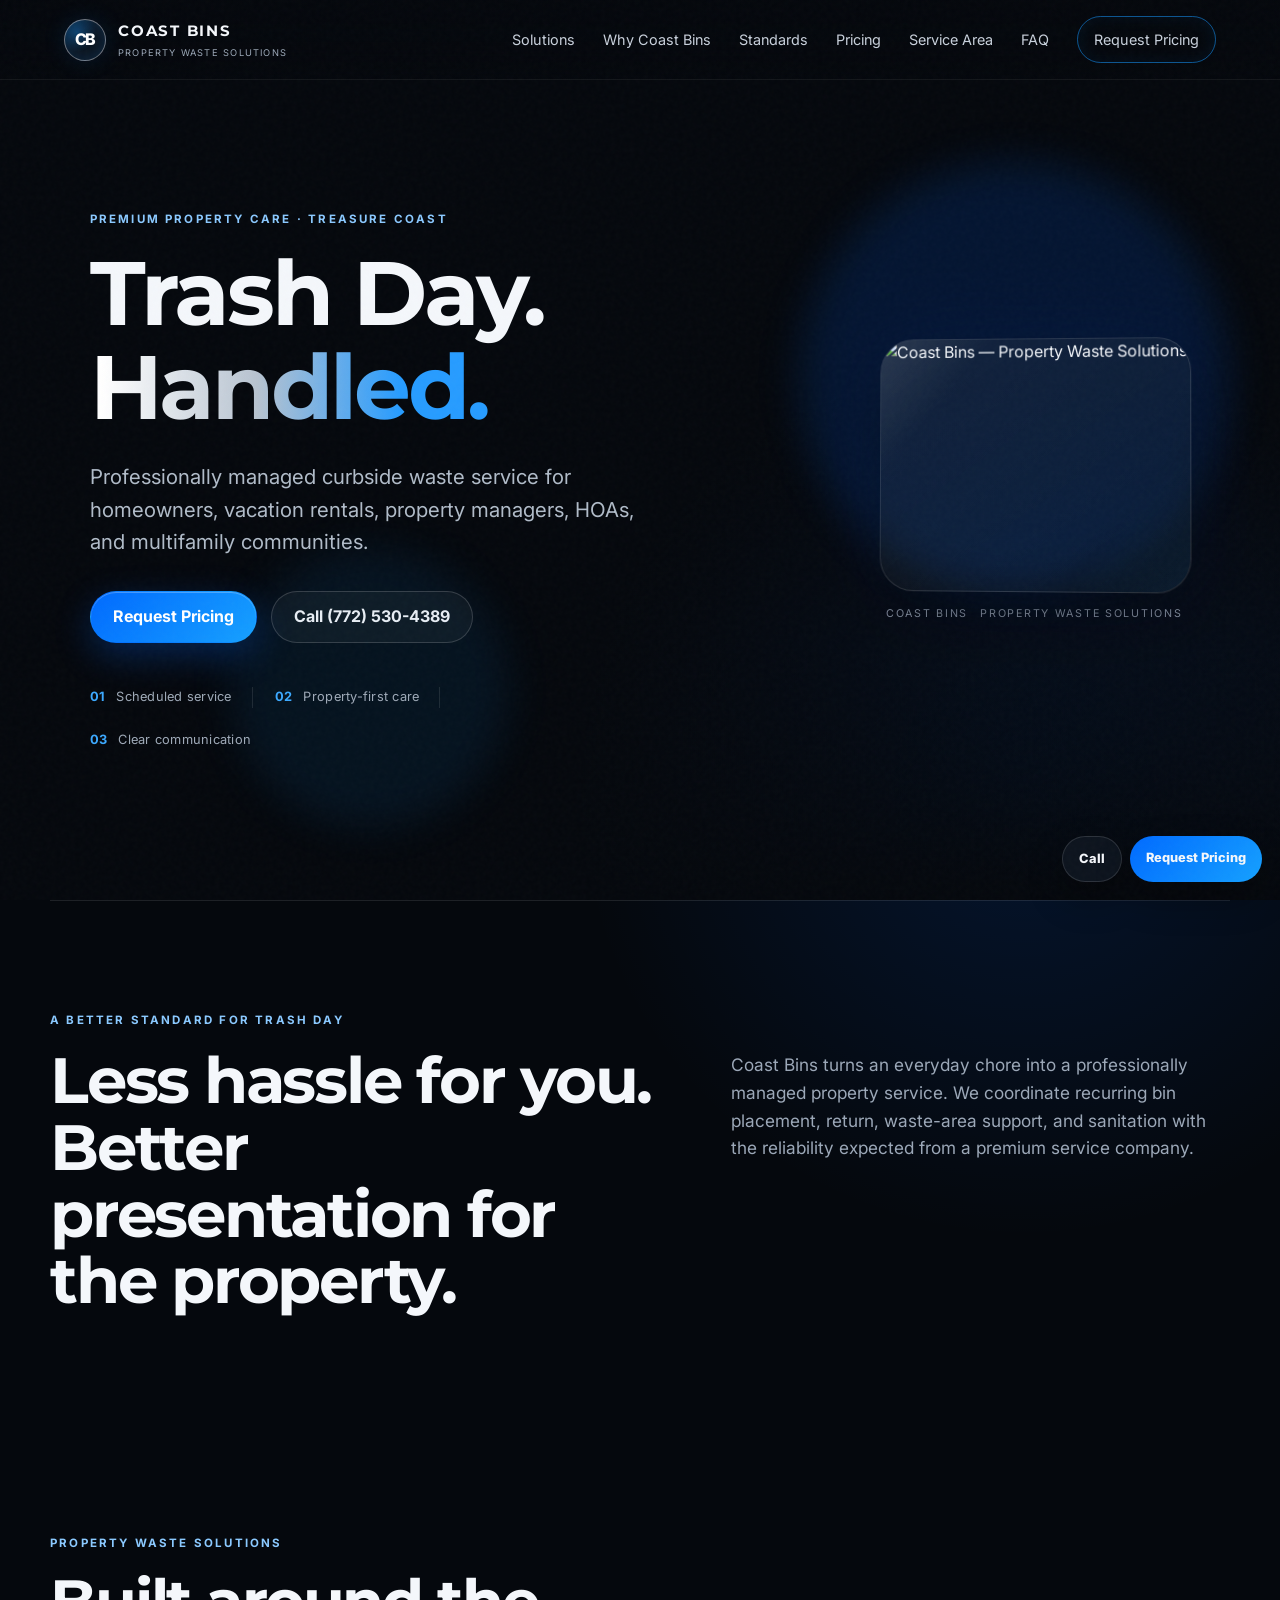
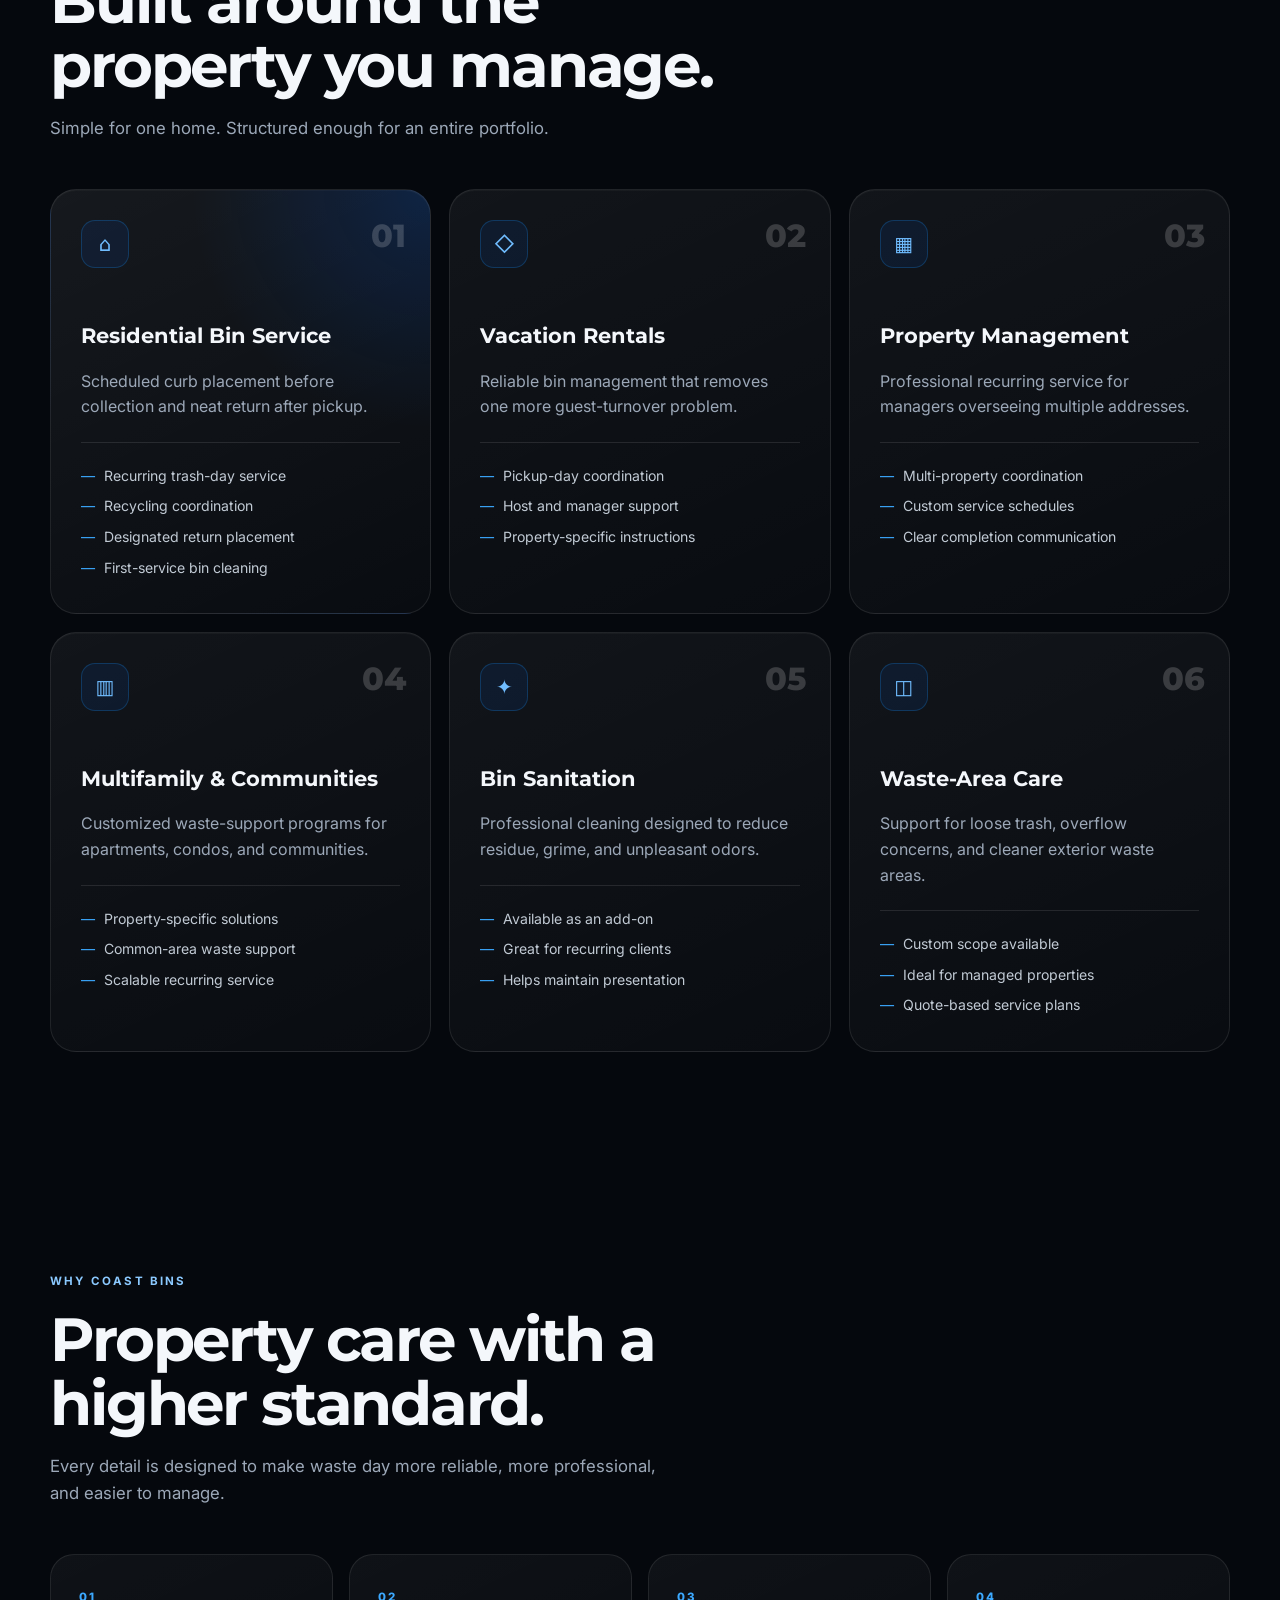
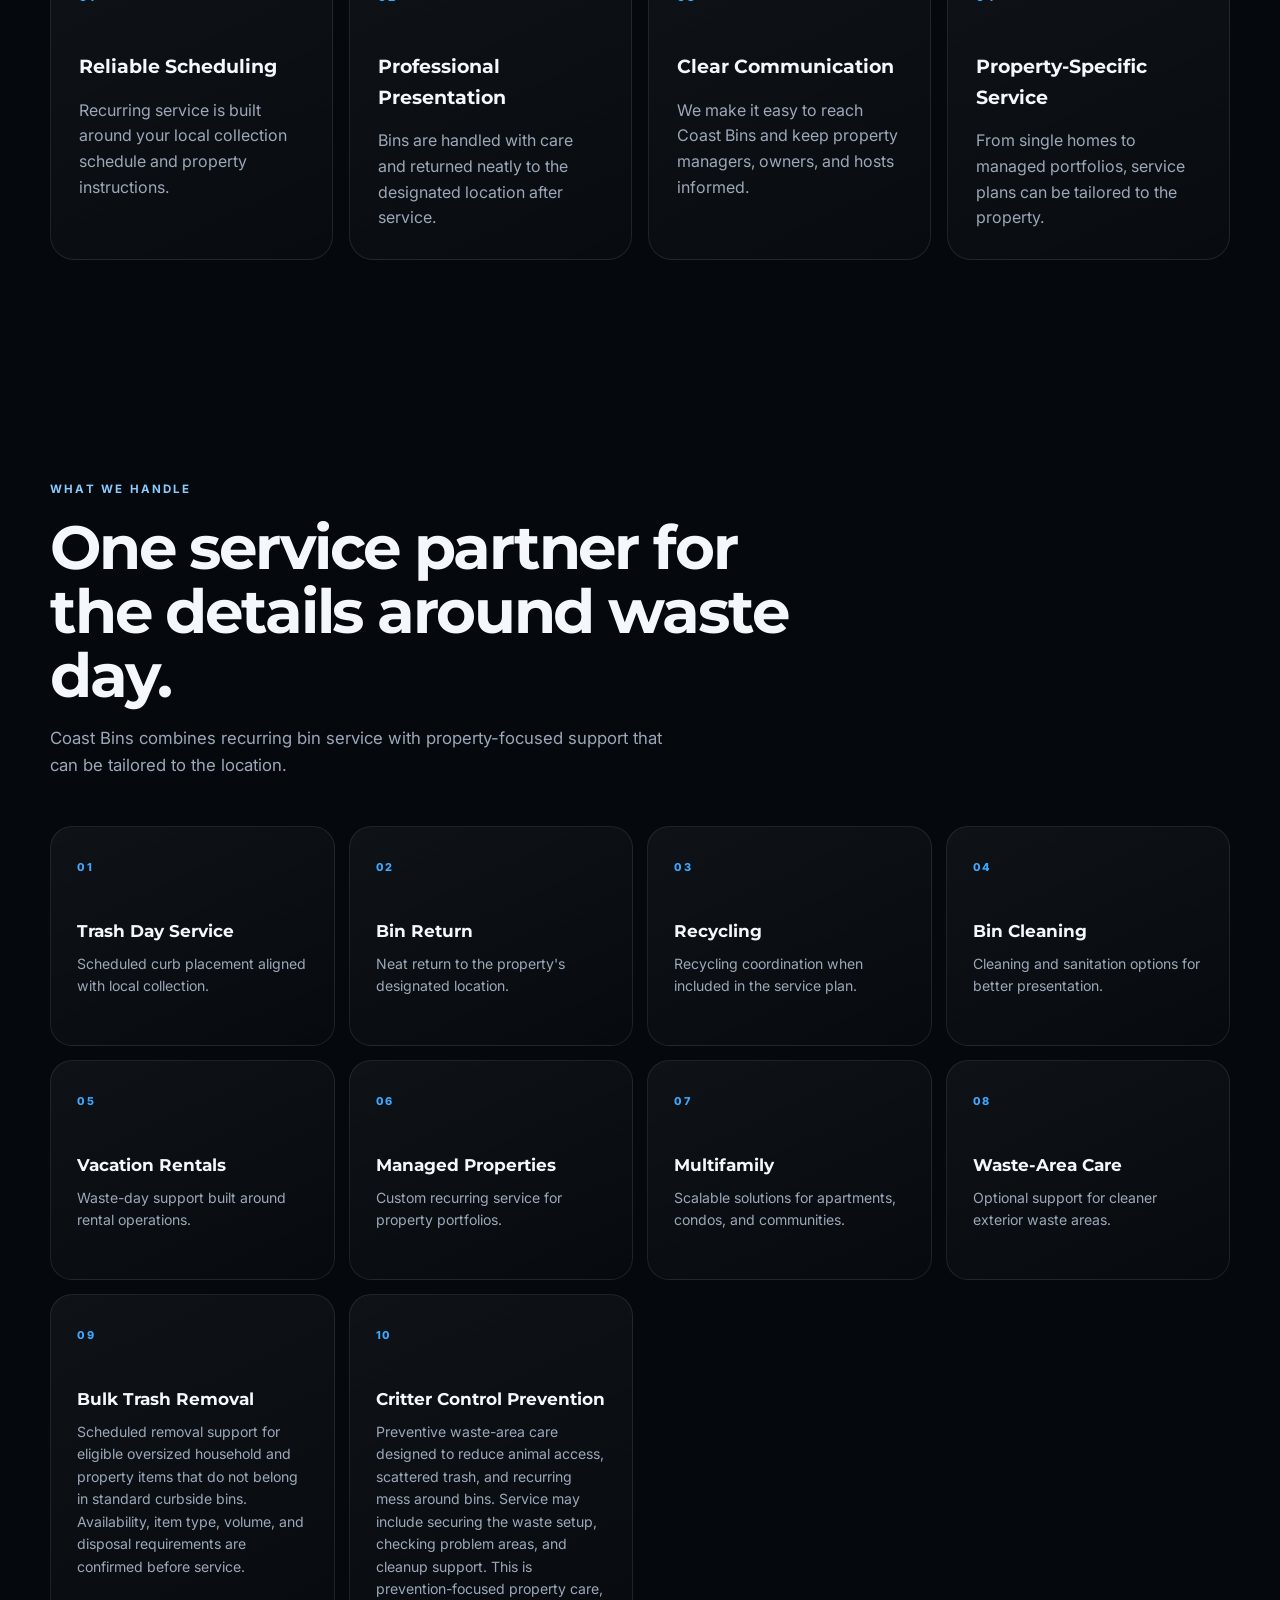
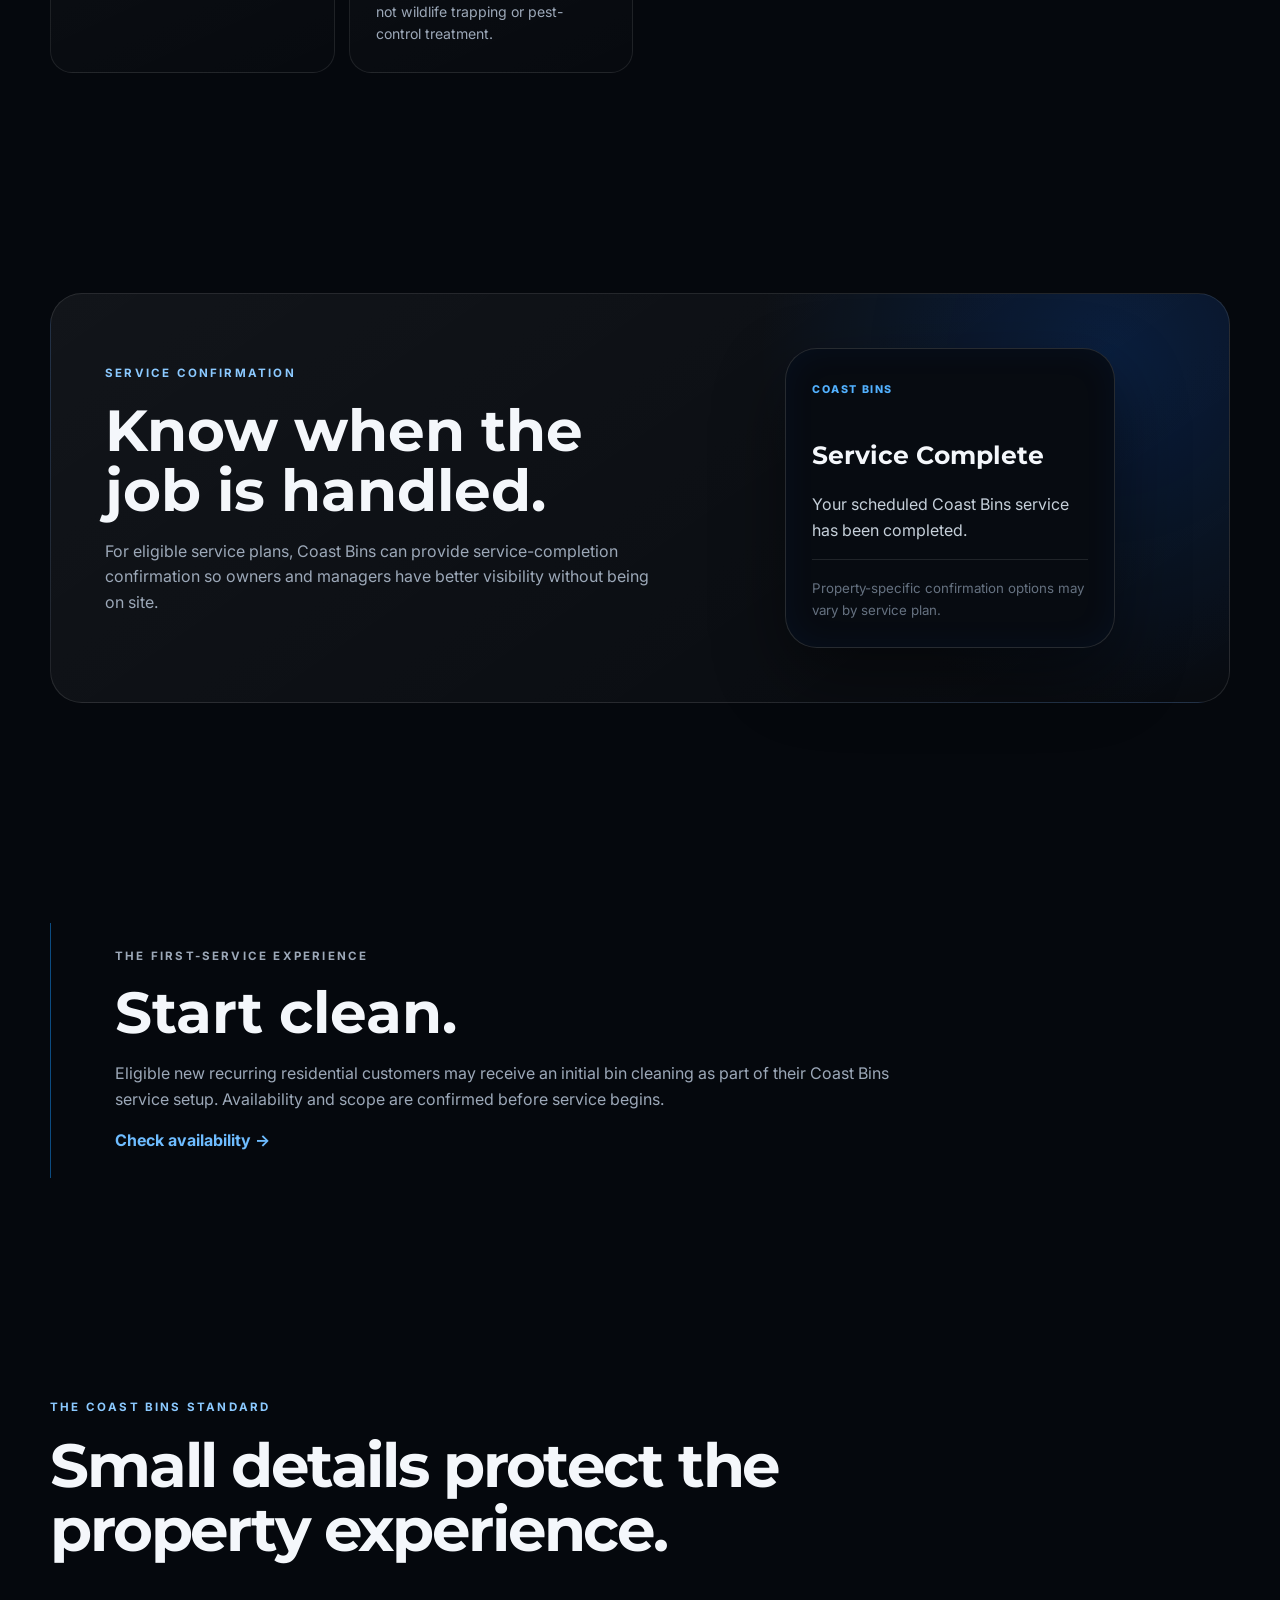
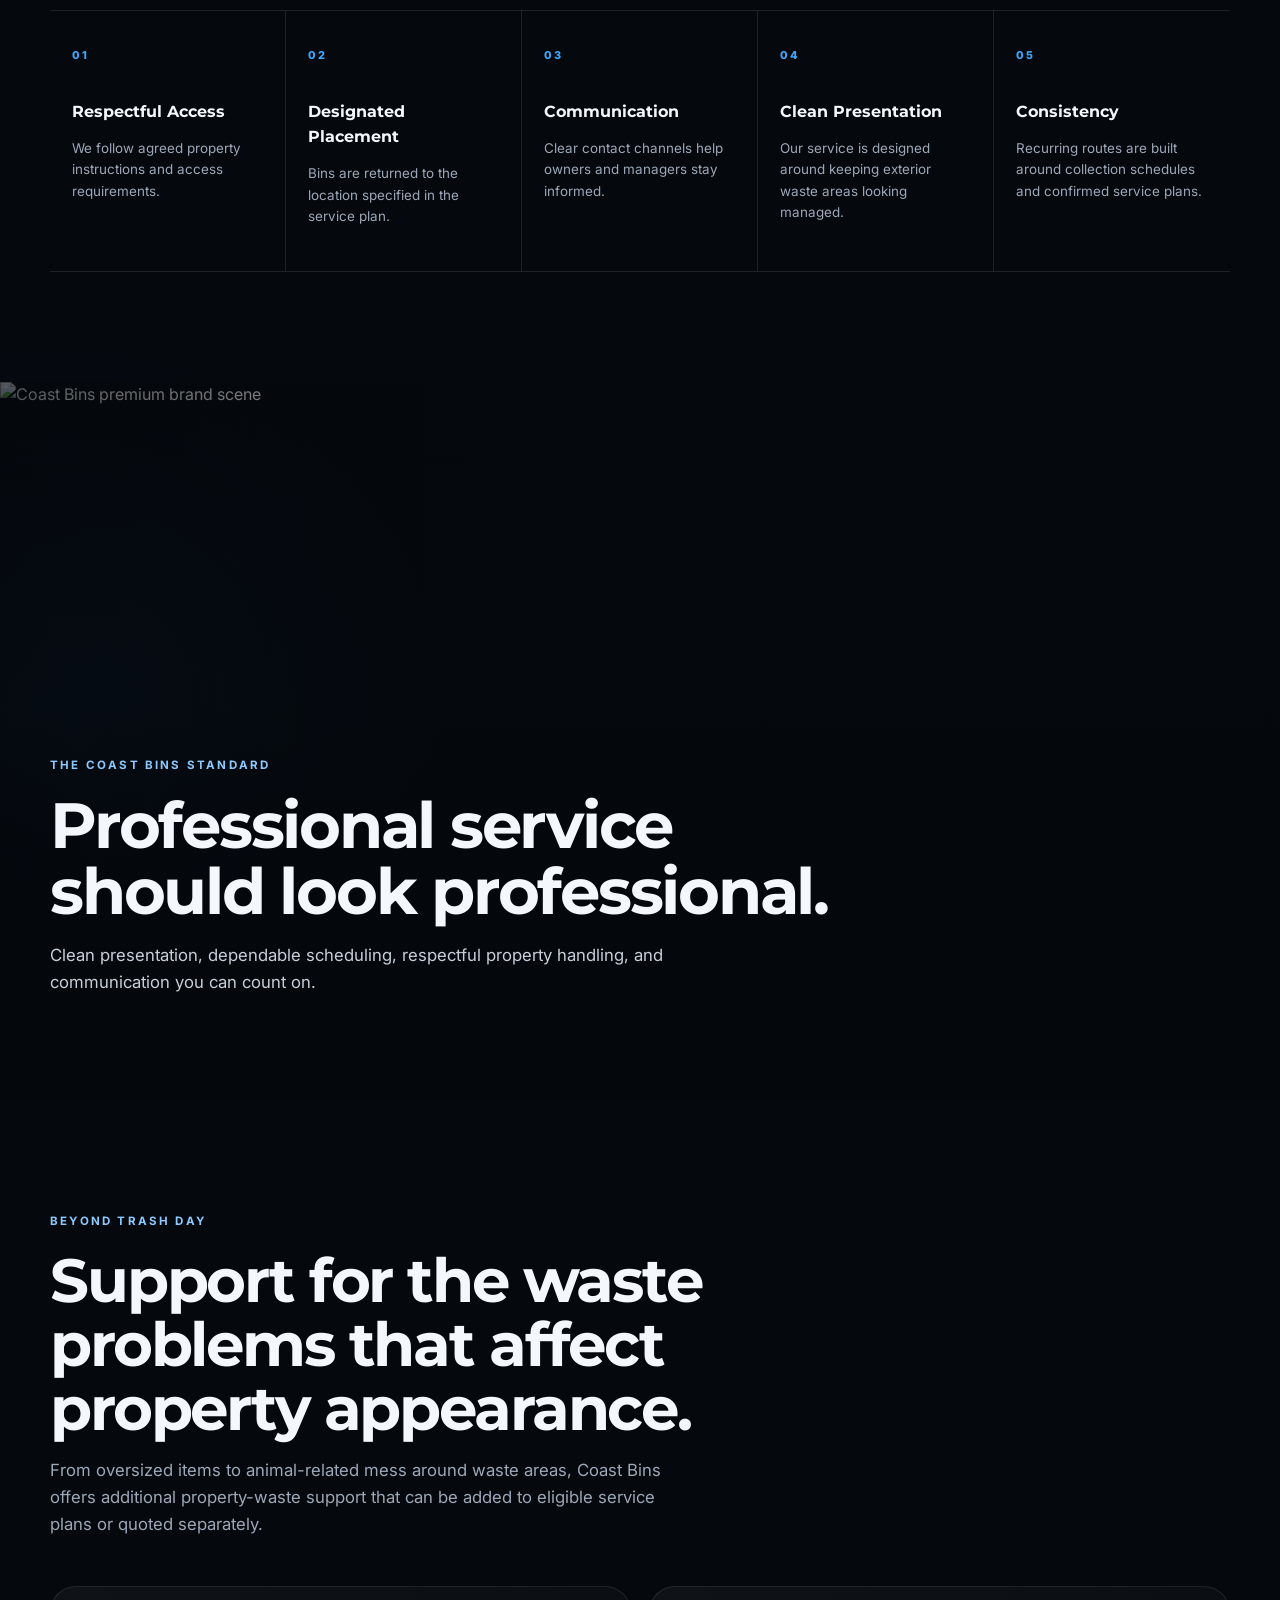
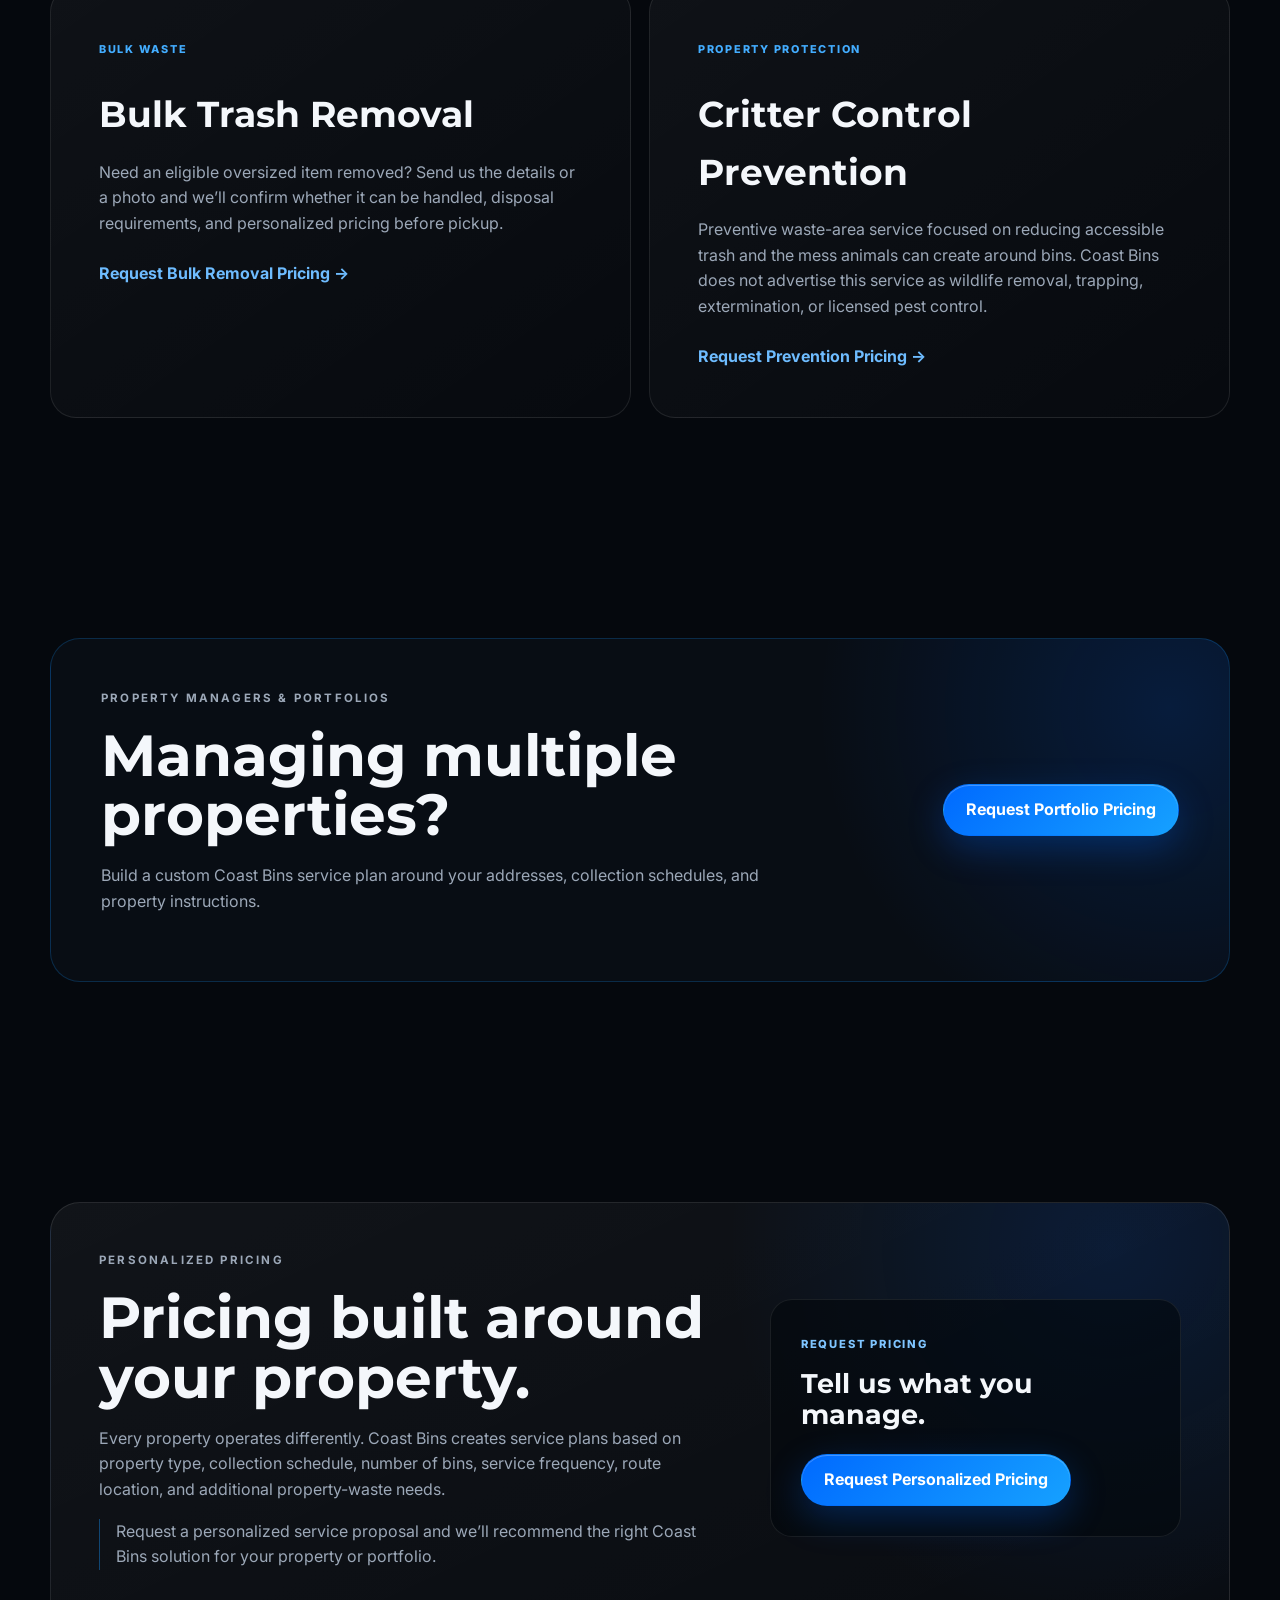
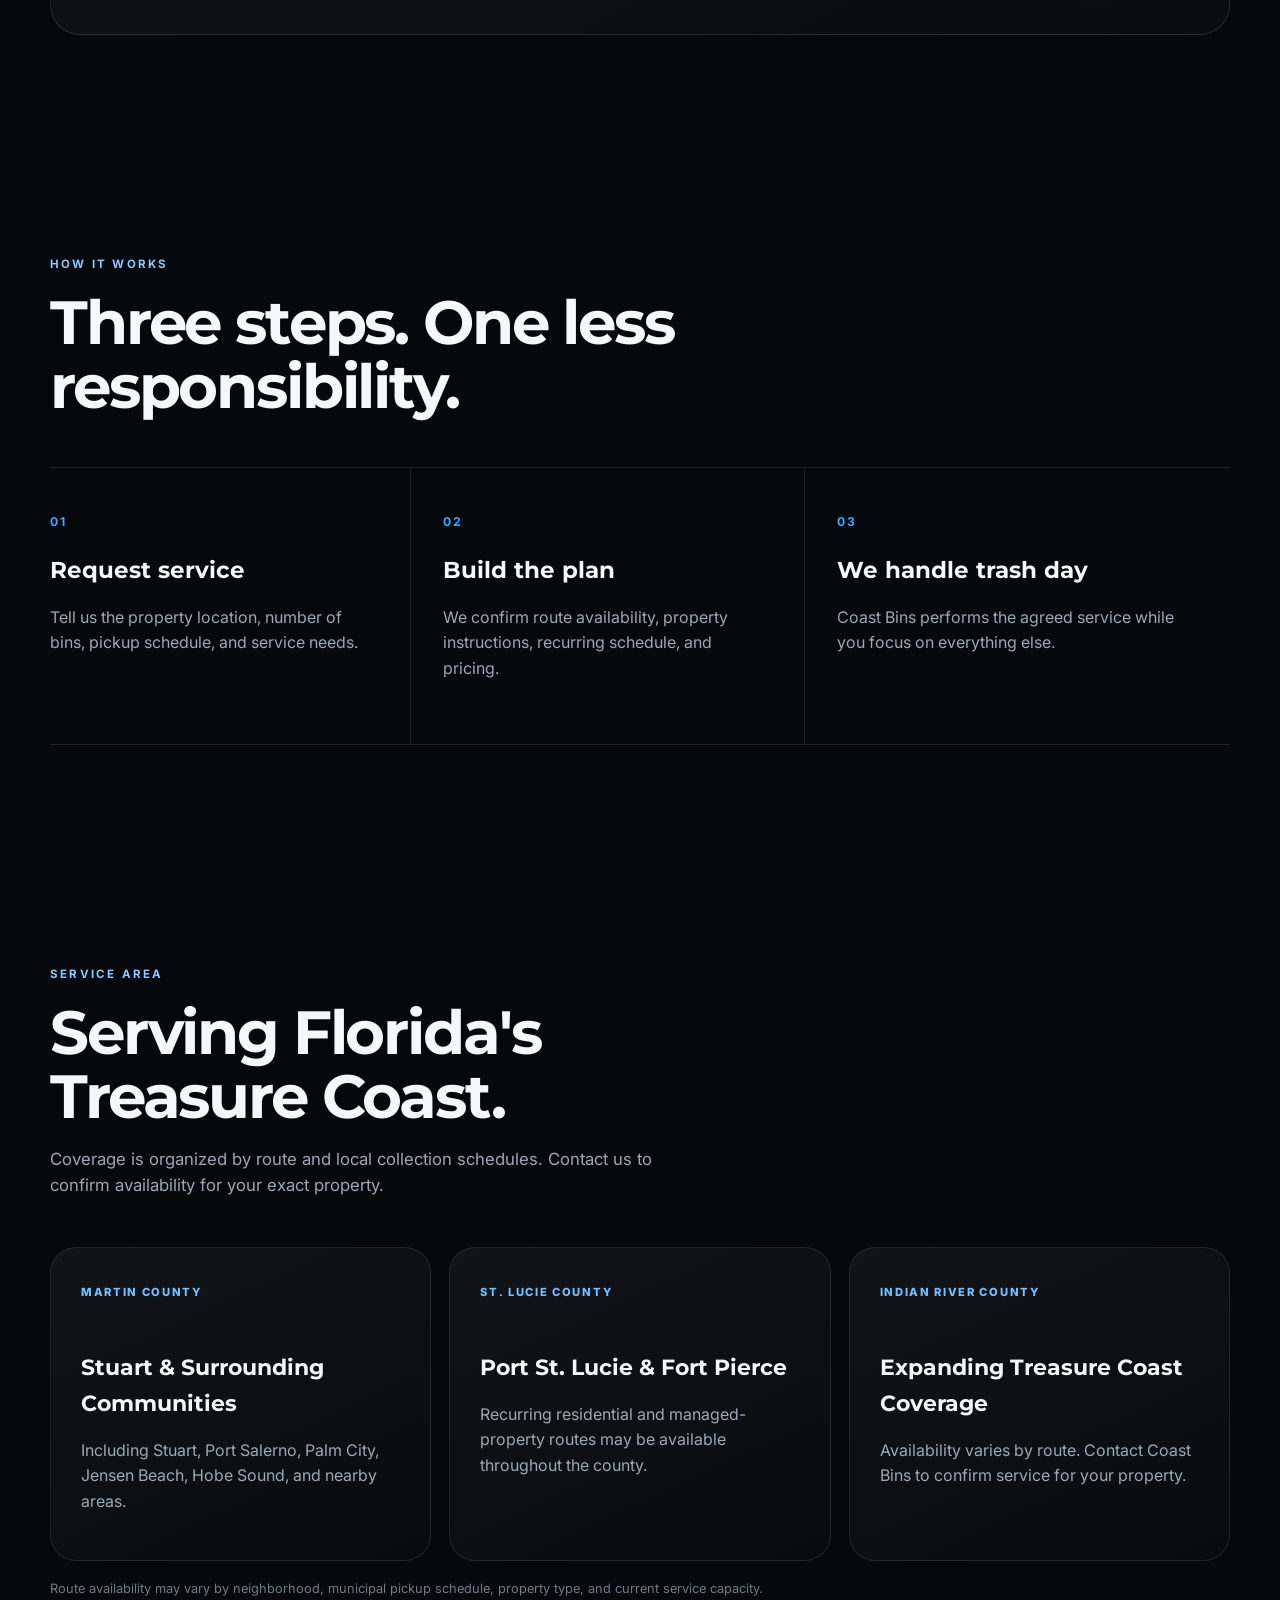
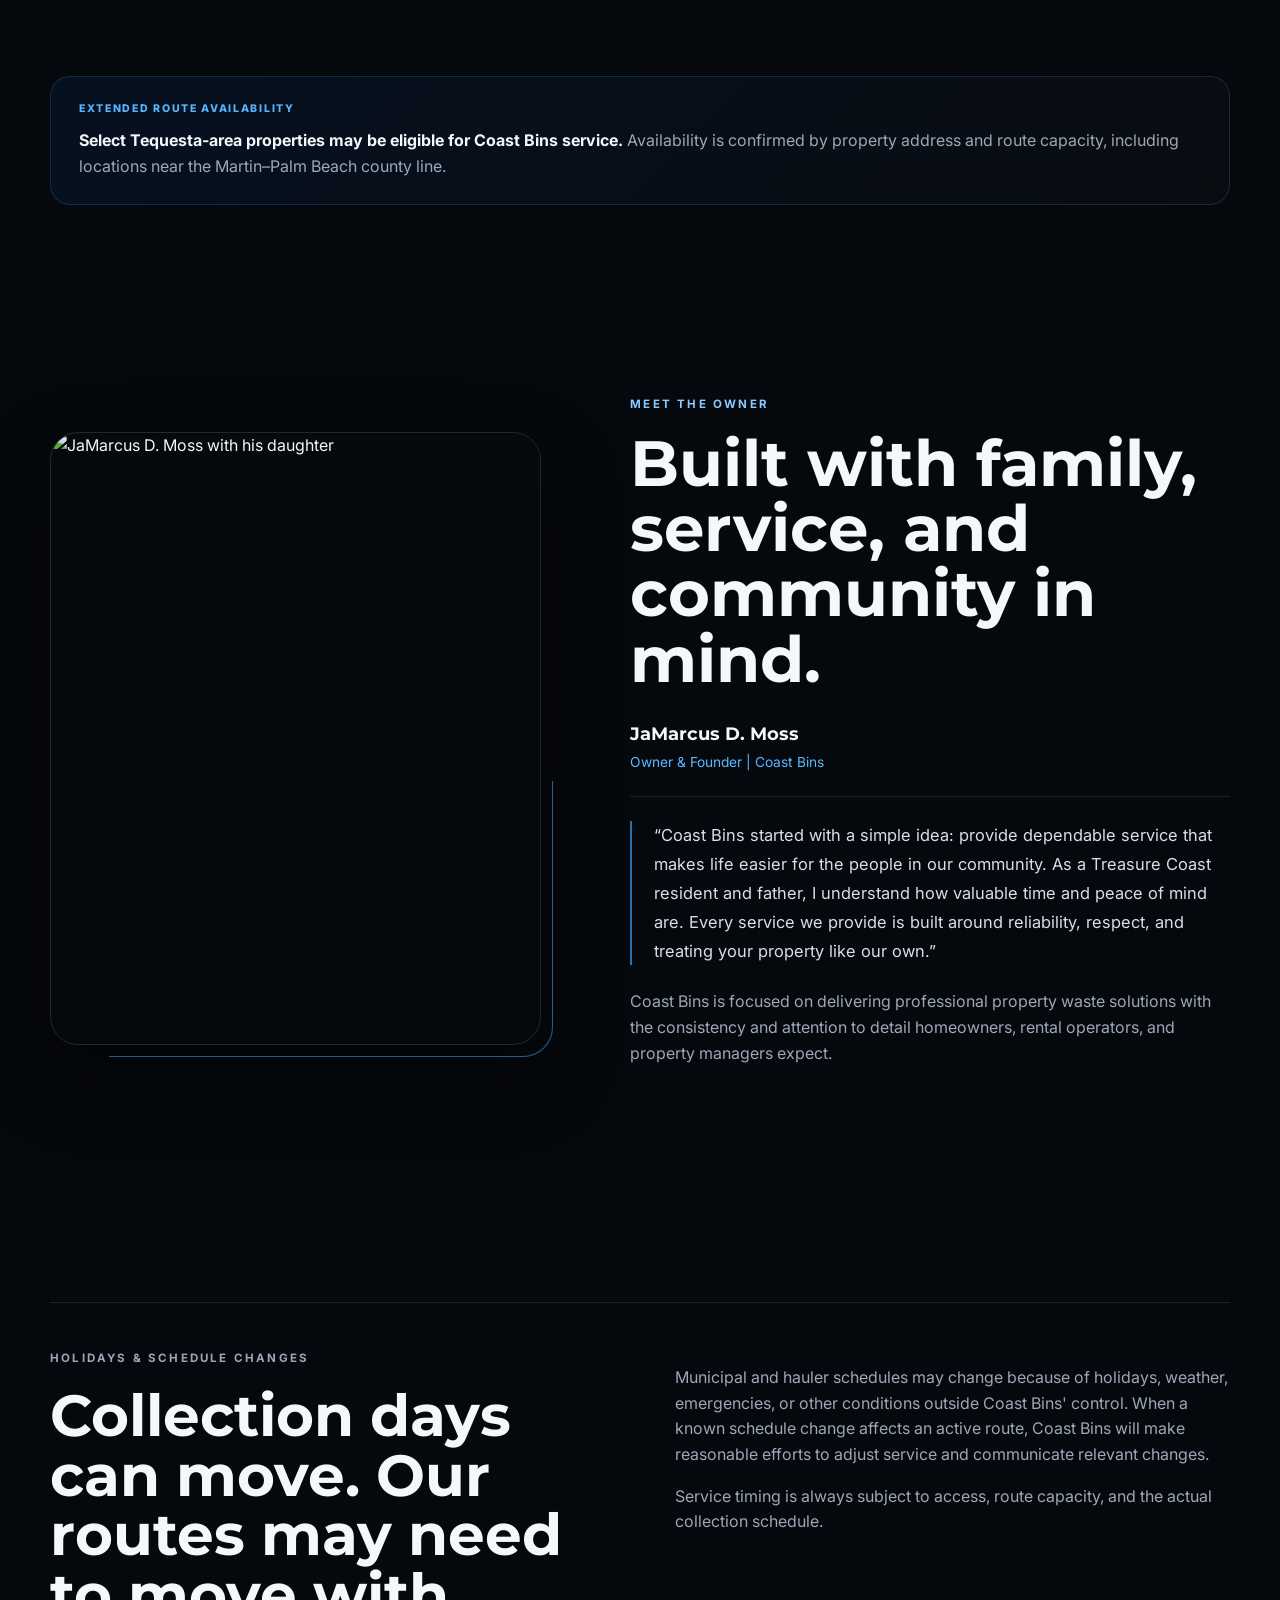
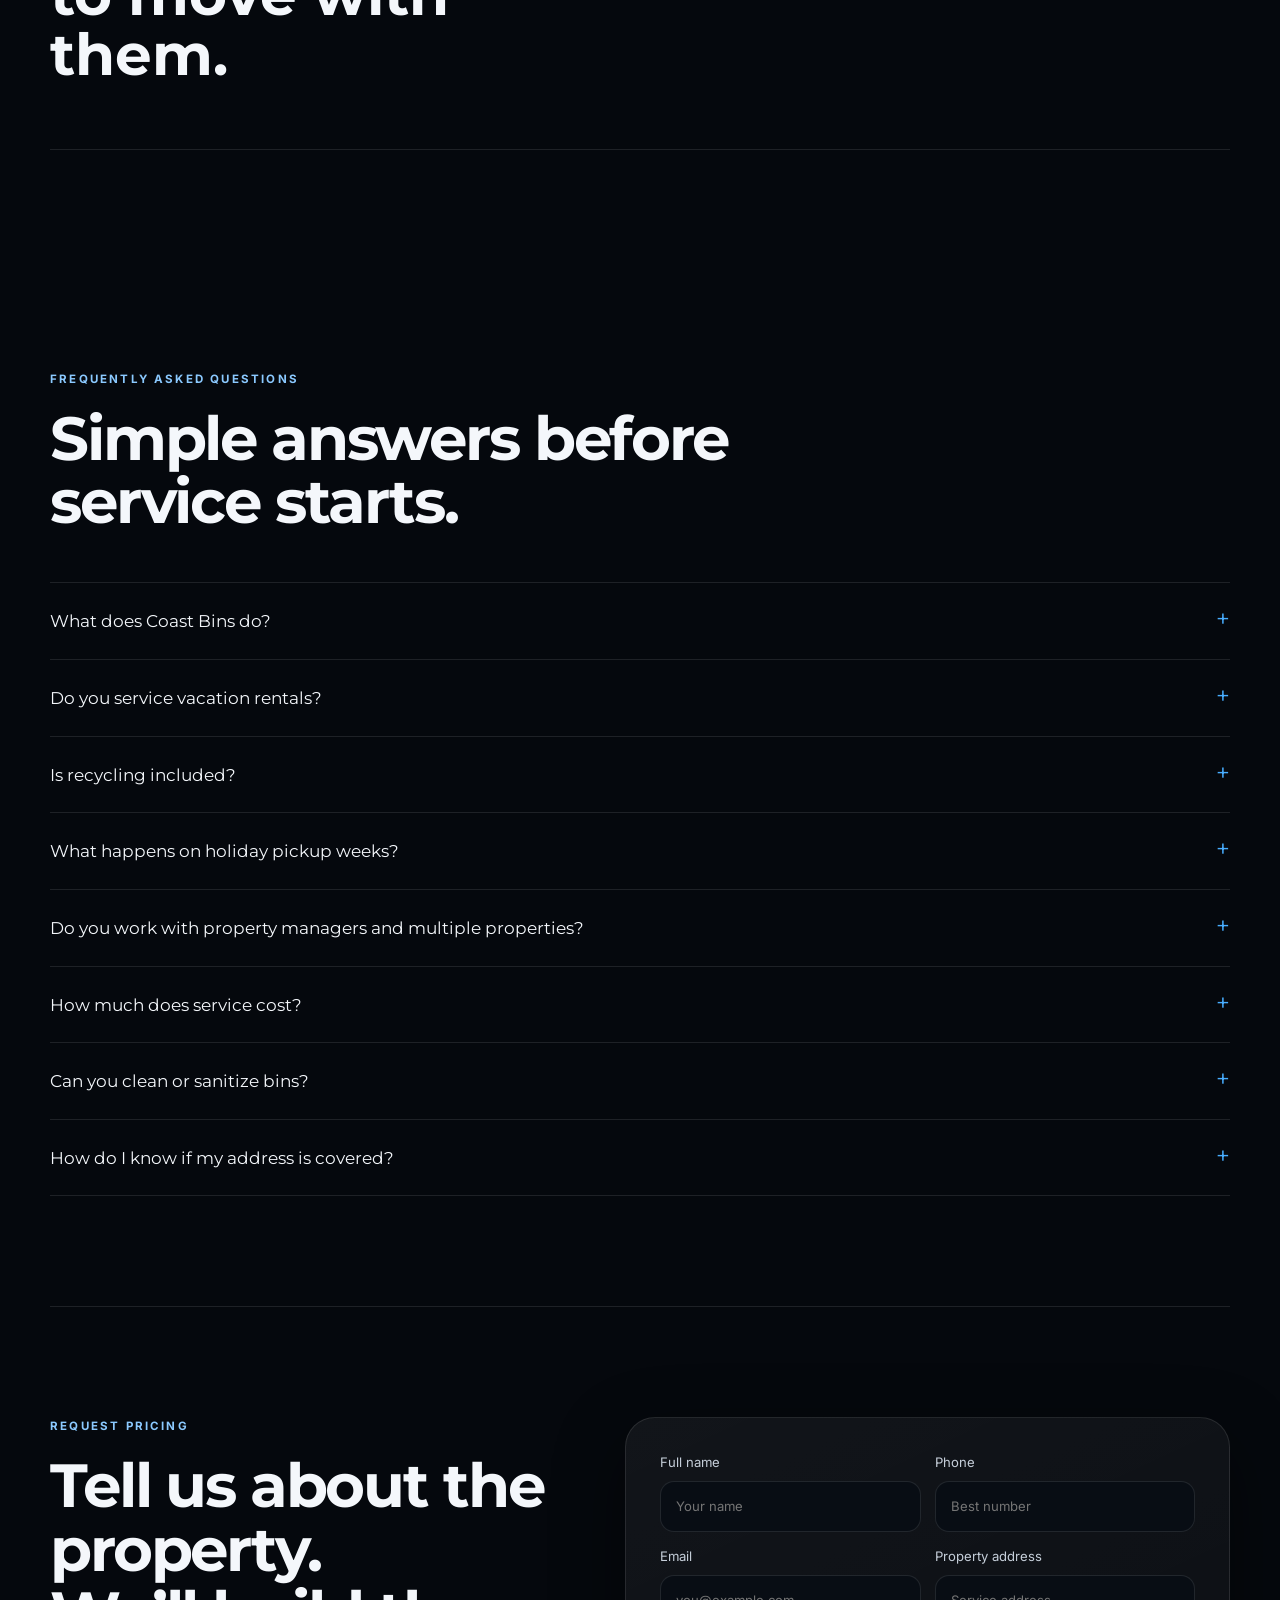
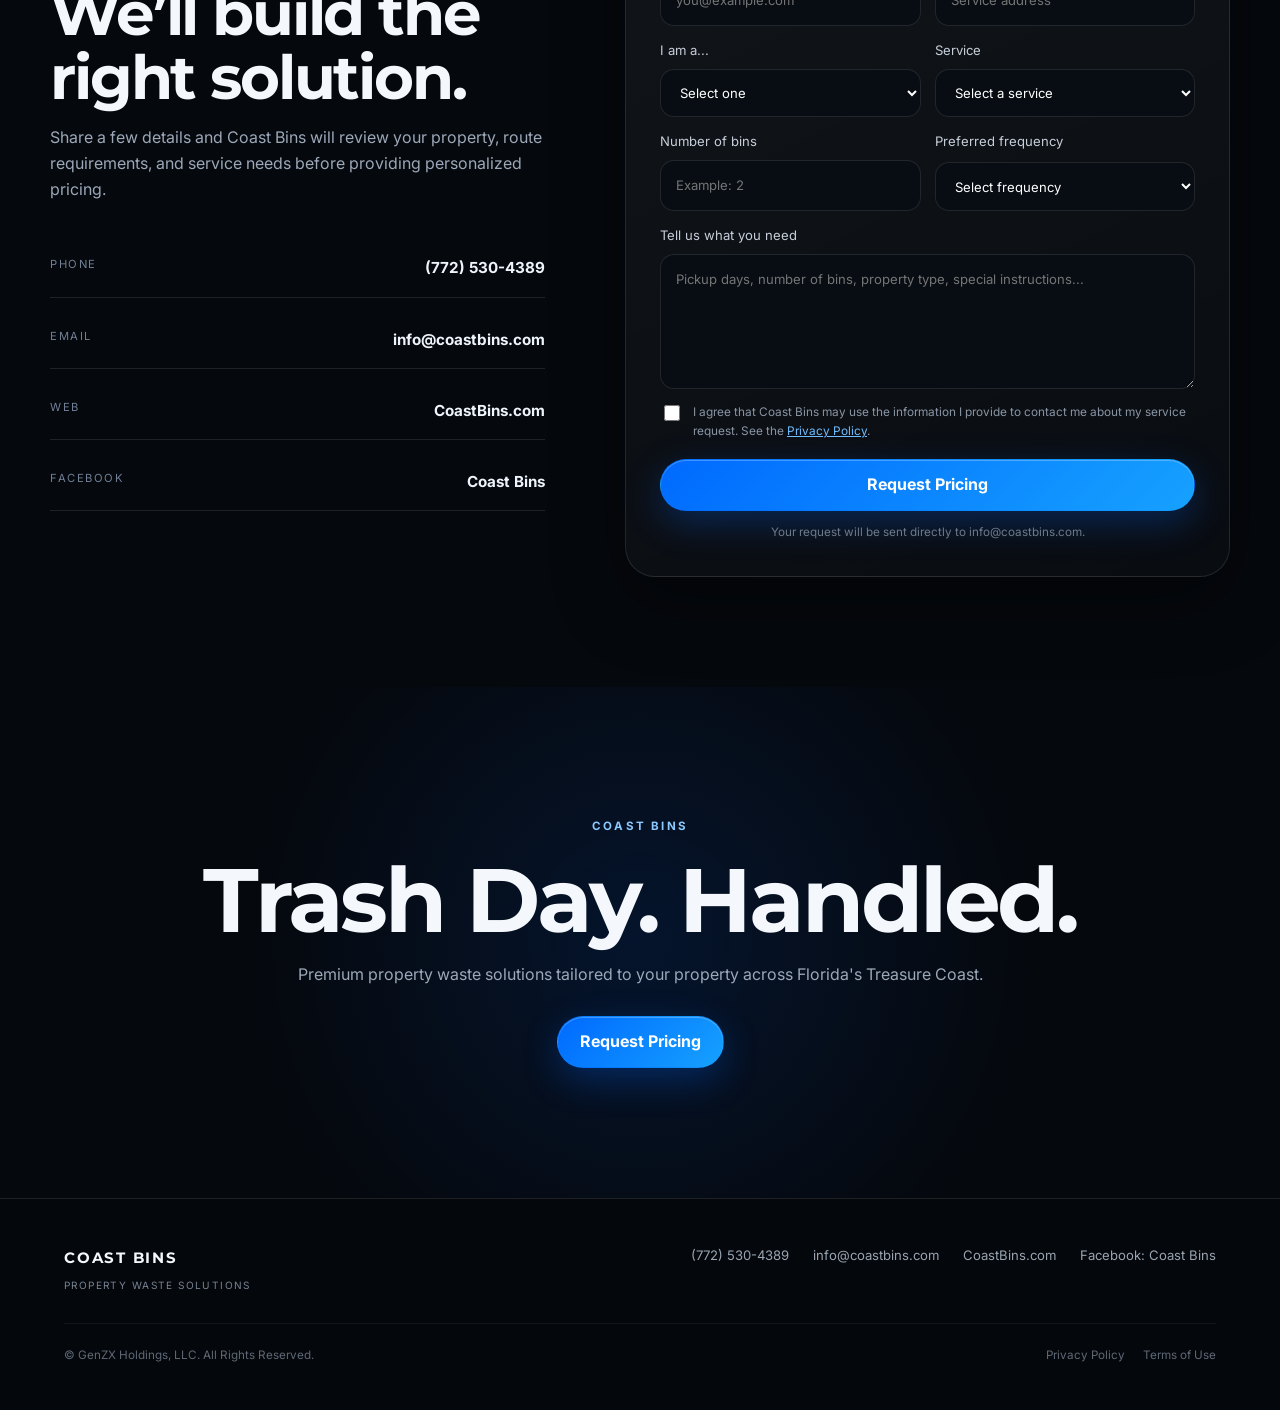
==== index.html @ fda2c222 "Add files via upload" ====
<!DOCTYPE html>
<html lang="en">
<head>
  <meta charset="UTF-8" />
  <meta name="viewport" content="width=device-width, initial-scale=1.0" />
  <meta name="theme-color" content="#05080d" />
  <meta name="description" content="Coast Bins provides premium property waste solutions for homeowners, vacation rentals, property managers, HOAs, and multifamily communities across Florida's Treasure Coast." />
  <meta name="keywords" content="trash bin service Stuart FL, property waste solutions Treasure Coast, vacation rental trash service, Port St Lucie trash bin service, curbside bin service, property management waste service">
  <meta property="og:title" content="Coast Bins | Property Waste Solutions">
  <meta property="og:description" content="Premium property waste solutions across Florida's Treasure Coast. Trash Day. Handled.">
  <meta property="og:type" content="website">
  <meta property="og:url" content="https://coastbins.com/">
  <link rel="canonical" href="https://coastbins.com/">
  <title>Coast Bins | Property Waste Solutions</title>
  <link rel="preconnect" href="https://fonts.googleapis.com">
  <link rel="preconnect" href="https://fonts.gstatic.com" crossorigin>
  <link href="https://fonts.googleapis.com/css2?family=Inter:wght@400;500;600;700&family=Montserrat:wght@600;700;800&display=swap" rel="stylesheet">
  <link rel="stylesheet" href="style.css" />
</head>
<body>
  <div class="noise"></div>

  <header class="site-header">
    <a class="brand" href="#top" aria-label="Coast Bins home">
      <span class="brand-mark">CB</span>
      <span>
        <strong>COAST BINS</strong>
        <small>PROPERTY WASTE SOLUTIONS</small>
      </span>
    </a>

    <button class="menu-toggle" aria-label="Open menu" aria-expanded="false">Menu</button>

    <nav class="nav-links">
      <a href="#services">Solutions</a>
      <a href="#why">Why Coast Bins</a>
      <a href="#standards">Standards</a>
      <a href="#pricing">Pricing</a>
      <a href="#area">Service Area</a>
      <a href="#faq">FAQ</a>
      <a href="#contact" class="nav-cta">Request Pricing</a>
    </nav>
  </header>

  <main id="top">
    <section class="hero">
      <div class="hero-glow glow-a"></div>
      <div class="hero-glow glow-b"></div>

      <div class="hero-copy reveal">
        <p class="eyebrow">PREMIUM PROPERTY CARE · TREASURE COAST</p>
        <h1>Trash Day.<br><span>Handled.</span></h1>
        <p class="hero-lead">
          Professionally managed curbside waste service for homeowners, vacation rentals,
          property managers, HOAs, and multifamily communities.
        </p>

        <div class="hero-actions">
          <a class="btn btn-primary" href="#contact">Request Pricing</a>
          <a class="btn btn-secondary" href="tel:+17725304389">Call (772) 530-4389</a>
        </div>

        <div class="trust-strip">
          <span><b>01</b> Scheduled service</span>
          <span><b>02</b> Property-first care</span>
          <span><b>03</b> Clear communication</span>
        </div>
      </div>

      <div class="hero-visual reveal">
        <div class="visual-frame">
          <img src="assets/coastbins-premium-logo.jpg" alt="Coast Bins — Property Waste Solutions" />
        </div>
        <div class="visual-caption">
          <span>COAST BINS</span>
          <span>PROPERTY WASTE SOLUTIONS</span>
        </div>
      </div>
    </section>

    <section class="intro section-shell">
      <p class="eyebrow">A BETTER STANDARD FOR TRASH DAY</p>
      <div class="intro-grid">
        <h2>Less hassle for you.<br>Better presentation for the property.</h2>
        <p>
          Coast Bins turns an everyday chore into a professionally managed property service.
          We coordinate recurring bin placement, return, waste-area support, and sanitation
          with the reliability expected from a premium service company.
        </p>
      </div>
    </section>

    <section id="services" class="services section-shell">
      <div class="section-heading">
        <p class="eyebrow">PROPERTY WASTE SOLUTIONS</p>
        <h2>Built around the property you manage.</h2>
        <p>Simple for one home. Structured enough for an entire portfolio.</p>
      </div>

      <div class="service-grid">
        <article class="service-card featured">
          <div class="card-number">01</div>
          <div class="icon">⌂</div>
          <h3>Residential Bin Service</h3>
          <p>Scheduled curb placement before collection and neat return after pickup.</p>
          <ul>
            <li>Recurring trash-day service</li>
            <li>Recycling coordination</li>
            <li>Designated return placement</li>
            <li>First-service bin cleaning</li>
          </ul>
        </article>

        <article class="service-card">
          <div class="card-number">02</div>
          <div class="icon">◇</div>
          <h3>Vacation Rentals</h3>
          <p>Reliable bin management that removes one more guest-turnover problem.</p>
          <ul>
            <li>Pickup-day coordination</li>
            <li>Host and manager support</li>
            <li>Property-specific instructions</li>
          </ul>
        </article>

        <article class="service-card">
          <div class="card-number">03</div>
          <div class="icon">▦</div>
          <h3>Property Management</h3>
          <p>Professional recurring service for managers overseeing multiple addresses.</p>
          <ul>
            <li>Multi-property coordination</li>
            <li>Custom service schedules</li>
            <li>Clear completion communication</li>
          </ul>
        </article>

        <article class="service-card">
          <div class="card-number">04</div>
          <div class="icon">▥</div>
          <h3>Multifamily & Communities</h3>
          <p>Customized waste-support programs for apartments, condos, and communities.</p>
          <ul>
            <li>Property-specific solutions</li>
            <li>Common-area waste support</li>
            <li>Scalable recurring service</li>
          </ul>
        </article>

        <article class="service-card">
          <div class="card-number">05</div>
          <div class="icon">✦</div>
          <h3>Bin Sanitation</h3>
          <p>Professional cleaning designed to reduce residue, grime, and unpleasant odors.</p>
          <ul>
            <li>Available as an add-on</li>
            <li>Great for recurring clients</li>
            <li>Helps maintain presentation</li>
          </ul>
        </article>

        <article class="service-card">
          <div class="card-number">06</div>
          <div class="icon">◫</div>
          <h3>Waste-Area Care</h3>
          <p>Support for loose trash, overflow concerns, and cleaner exterior waste areas.</p>
          <ul>
            <li>Custom scope available</li>
            <li>Ideal for managed properties</li>
            <li>Quote-based service plans</li>
          </ul>
        </article>
      </div>
    </section>


    <section id="why" class="why section-shell">
      <div class="section-heading">
        <p class="eyebrow">WHY COAST BINS</p>
        <h2>Property care with a higher standard.</h2>
        <p>Every detail is designed to make waste day more reliable, more professional, and easier to manage.</p>
      </div>

      <div class="why-grid">
        <article class="why-card">
          <span>01</span>
          <h3>Reliable Scheduling</h3>
          <p>Recurring service is built around your local collection schedule and property instructions.</p>
        </article>
        <article class="why-card">
          <span>02</span>
          <h3>Professional Presentation</h3>
          <p>Bins are handled with care and returned neatly to the designated location after service.</p>
        </article>
        <article class="why-card">
          <span>03</span>
          <h3>Clear Communication</h3>
          <p>We make it easy to reach Coast Bins and keep property managers, owners, and hosts informed.</p>
        </article>
        <article class="why-card">
          <span>04</span>
          <h3>Property-Specific Service</h3>
          <p>From single homes to managed portfolios, service plans can be tailored to the property.</p>
        </article>
      </div>
    </section>


    <section class="handle section-shell">
      <div class="section-heading">
        <p class="eyebrow">WHAT WE HANDLE</p>
        <h2>One service partner for the details around waste day.</h2>
        <p>Coast Bins combines recurring bin service with property-focused support that can be tailored to the location.</p>
      </div>
      <div class="handle-grid">
        <div class="handle-item"><span>01</span><strong>Trash Day Service</strong><p>Scheduled curb placement aligned with local collection.</p></div>
        <div class="handle-item"><span>02</span><strong>Bin Return</strong><p>Neat return to the property's designated location.</p></div>
        <div class="handle-item"><span>03</span><strong>Recycling</strong><p>Recycling coordination when included in the service plan.</p></div>
        <div class="handle-item"><span>04</span><strong>Bin Cleaning</strong><p>Cleaning and sanitation options for better presentation.</p></div>
        <div class="handle-item"><span>05</span><strong>Vacation Rentals</strong><p>Waste-day support built around rental operations.</p></div>
        <div class="handle-item"><span>06</span><strong>Managed Properties</strong><p>Custom recurring service for property portfolios.</p></div>
        <div class="handle-item"><span>07</span><strong>Multifamily</strong><p>Scalable solutions for apartments, condos, and communities.</p></div>
        <div class="handle-item"><span>08</span><strong>Waste-Area Care</strong><p>Optional support for cleaner exterior waste areas.</p></div>
        <div class="handle-item"><span>09</span><strong>Bulk Trash Removal</strong><p>Scheduled removal support for eligible oversized household and property items that do not belong in standard curbside bins. Availability, item type, volume, and disposal requirements are confirmed before service.</p></div>
        <div class="handle-item"><span>10</span><strong>Critter Control Prevention</strong><p>Preventive waste-area care designed to reduce animal access, scattered trash, and recurring mess around bins. Service may include securing the waste setup, checking problem areas, and cleanup support. This is prevention-focused property care, not wildlife trapping or pest-control treatment.</p></div>
      </div>
    </section>

    <section class="completion section-shell">
      <div class="completion-card">
        <div>
          <p class="eyebrow">SERVICE CONFIRMATION</p>
          <h2>Know when the job is handled.</h2>
          <p>For eligible service plans, Coast Bins can provide service-completion confirmation so owners and managers have better visibility without being on site.</p>
        </div>
        <div class="phone-mock">
          <span>COAST BINS</span>
          <strong>Service Complete</strong>
          <p>Your scheduled Coast Bins service has been completed.</p>
          <small>Property-specific confirmation options may vary by service plan.</small>
        </div>
      </div>
    </section>

    <section class="first-service section-shell">
      <div class="first-service-card">
        <p class="eyebrow">THE FIRST-SERVICE EXPERIENCE</p>
        <h2>Start clean.</h2>
        <p>Eligible new recurring residential customers may receive an initial bin cleaning as part of their Coast Bins service setup. Availability and scope are confirmed before service begins.</p>
        <a href="#contact" class="text-link">Check availability →</a>
      </div>
    </section>

    <section id="standards" class="standards section-shell">
      <div class="section-heading">
        <p class="eyebrow">THE COAST BINS STANDARD</p>
        <h2>Small details protect the property experience.</h2>
      </div>
      <div class="standards-grid">
        <article><span>01</span><h3>Respectful Access</h3><p>We follow agreed property instructions and access requirements.</p></article>
        <article><span>02</span><h3>Designated Placement</h3><p>Bins are returned to the location specified in the service plan.</p></article>
        <article><span>03</span><h3>Communication</h3><p>Clear contact channels help owners and managers stay informed.</p></article>
        <article><span>04</span><h3>Clean Presentation</h3><p>Our service is designed around keeping exterior waste areas looking managed.</p></article>
        <article><span>05</span><h3>Consistency</h3><p>Recurring routes are built around collection schedules and confirmed service plans.</p></article>
      </div>
    </section>

    <section class="luxury-break">
      <img src="assets/coastbins-wallpaper.png" alt="Coast Bins premium brand scene" />
      <div class="luxury-overlay"></div>
      <div class="luxury-copy reveal">
        <p class="eyebrow">THE COAST BINS STANDARD</p>
        <h2>Professional service should look professional.</h2>
        <p>
          Clean presentation, dependable scheduling, respectful property handling, and communication
          you can count on.
        </p>
      </div>
    </section>




    <section class="property-protection section-shell">
      <div class="section-heading">
        <p class="eyebrow">BEYOND TRASH DAY</p>
        <h2>Support for the waste problems that affect property appearance.</h2>
        <p>From oversized items to animal-related mess around waste areas, Coast Bins offers additional property-waste support that can be added to eligible service plans or quoted separately.</p>
      </div>
      <div class="protection-grid">
        <article>
          <span>BULK WASTE</span>
          <h3>Bulk Trash Removal</h3>
          <p>Need an eligible oversized item removed? Send us the details or a photo and we’ll confirm whether it can be handled, disposal requirements, and personalized pricing before pickup.</p>
          <a href="#contact" class="text-link" data-service="Bulk Trash Removal">Request Bulk Removal Pricing →</a>
        </article>
        <article>
          <span>PROPERTY PROTECTION</span>
          <h3>Critter Control Prevention</h3>
          <p>Preventive waste-area service focused on reducing accessible trash and the mess animals can create around bins. Coast Bins does not advertise this service as wildlife removal, trapping, extermination, or licensed pest control.</p>
          <a href="#contact" class="text-link" data-service="Critter Control Prevention">Request Prevention Pricing →</a>
        </article>
      </div>
    </section>

    <section class="portfolio section-shell">
      <div class="portfolio-card">
        <div>
          <p class="eyebrow">PROPERTY MANAGERS & PORTFOLIOS</p>
          <h2>Managing multiple properties?</h2>
          <p>Build a custom Coast Bins service plan around your addresses, collection schedules, and property instructions.</p>
        </div>
        <a class="btn btn-primary" href="#contact" data-service="Property Management">Request Portfolio Pricing</a>
      </div>
    </section>

    <section id="pricing" class="pricing section-shell">
      <div class="pricing-shell">
        <div>
          <p class="eyebrow">PERSONALIZED PRICING</p>
          <h2>Pricing built around your property.</h2>
          <p>
            Every property operates differently. Coast Bins creates service plans based on
            property type, collection schedule, number of bins, service frequency, route location,
            and additional property-waste needs.
          </p>
          <p class="pricing-note">
            Request a personalized service proposal and we’ll recommend the right Coast Bins
            solution for your property or portfolio.
          </p>
        </div>
        <div class="pricing-cta">
          <span>REQUEST PRICING</span>
          <strong>Tell us what you manage.</strong>
          <a class="btn btn-primary" href="#contact">Request Personalized Pricing</a>
        </div>
      </div>
    </section>

    <section id="how" class="process section-shell">
      <div class="section-heading">
        <p class="eyebrow">HOW IT WORKS</p>
        <h2>Three steps. One less responsibility.</h2>
      </div>

      <div class="process-grid">
        <div class="process-step">
          <span>01</span>
          <h3>Request service</h3>
          <p>Tell us the property location, number of bins, pickup schedule, and service needs.</p>
        </div>
        <div class="process-step">
          <span>02</span>
          <h3>Build the plan</h3>
          <p>We confirm route availability, property instructions, recurring schedule, and pricing.</p>
        </div>
        <div class="process-step">
          <span>03</span>
          <h3>We handle trash day</h3>
          <p>Coast Bins performs the agreed service while you focus on everything else.</p>
        </div>
      </div>
    </section>

    <section id="area" class="area section-shell">
      <div class="section-heading">
        <p class="eyebrow">SERVICE AREA</p>
        <h2>Serving Florida's Treasure Coast.</h2>
        <p>Coverage is organized by route and local collection schedules. Contact us to confirm availability for your exact property.</p>
      </div>

      <div class="county-grid">
        <article class="county-card">
          <span>MARTIN COUNTY</span>
          <h3>Stuart & Surrounding Communities</h3>
          <p>Including Stuart, Port Salerno, Palm City, Jensen Beach, Hobe Sound, and nearby areas.</p>
        </article>
        <article class="county-card">
          <span>ST. LUCIE COUNTY</span>
          <h3>Port St. Lucie & Fort Pierce</h3>
          <p>Recurring residential and managed-property routes may be available throughout the county.</p>
        </article>
        <article class="county-card">
          <span>INDIAN RIVER COUNTY</span>
          <h3>Expanding Treasure Coast Coverage</h3>
          <p>Availability varies by route. Contact Coast Bins to confirm service for your property.</p>
        </article>
      </div>

      <div class="route-note">Route availability may vary by neighborhood, municipal pickup schedule, property type, and current service capacity.</div>
    </section>


        <div class="tequesta-service-note">
          <span>EXTENDED ROUTE AVAILABILITY</span>
          <p><strong>Select Tequesta-area properties may be eligible for Coast Bins service.</strong> Availability is confirmed by property address and route capacity, including locations near the Martin–Palm Beach county line.</p>
        </div>

    <section id="about" class="owner-section section-shell">
      <div class="owner-grid">
        <div class="owner-photo-wrap">
          <img src="assets/jamarcus-moss-owner.jpg" alt="JaMarcus D. Moss with his daughter" class="owner-photo" loading="lazy">
          <div class="owner-photo-accent"></div>
        </div>
        <div class="owner-copy">
          <p class="eyebrow">MEET THE OWNER</p>
          <h2>Built with family, service, and community in mind.</h2>
          <p class="owner-name"><strong>JaMarcus D. Moss</strong><br><span>Owner &amp; Founder | Coast Bins</span></p>
          <blockquote>
            “Coast Bins started with a simple idea: provide dependable service that makes life easier for the people in our community.
            As a Treasure Coast resident and father, I understand how valuable time and peace of mind are. Every service we provide is
            built around reliability, respect, and treating your property like our own.”
          </blockquote>
          <p>Coast Bins is focused on delivering professional property waste solutions with the consistency and attention to detail homeowners, rental operators, and property managers expect.</p>
        </div>
      </div>
    </section>



    <section class="holiday section-shell">
      <div class="holiday-grid">
        <div>
          <p class="eyebrow">HOLIDAYS & SCHEDULE CHANGES</p>
          <h2>Collection days can move. Our routes may need to move with them.</h2>
        </div>
        <div>
          <p>Municipal and hauler schedules may change because of holidays, weather, emergencies, or other conditions outside Coast Bins' control. When a known schedule change affects an active route, Coast Bins will make reasonable efforts to adjust service and communicate relevant changes.</p>
          <p>Service timing is always subject to access, route capacity, and the actual collection schedule.</p>
        </div>
      </div>
    </section>

    <section id="faq" class="faq section-shell">
      <div class="section-heading">
        <p class="eyebrow">FREQUENTLY ASKED QUESTIONS</p>
        <h2>Simple answers before service starts.</h2>
      </div>

      <div class="faq-list">
        <details>
          <summary>What does Coast Bins do?</summary>
          <p>We provide scheduled property waste support, including recurring curb placement and return of trash and recycling bins, plus optional sanitation and custom property services.</p>
        </details>
        <details>
          <summary>Do you service vacation rentals?</summary>
          <p>Yes. Coast Bins can coordinate recurring waste-day service for short-term rentals so guests and property managers have one less task to manage.</p>
        </details>
        <details>
          <summary>Is recycling included?</summary>
          <p>Recycling can be included when it is part of the property's agreed recurring service plan and local collection schedule.</p>
        </details>
        <details>
          <summary>What happens on holiday pickup weeks?</summary>
          <p>Collection schedules can shift around holidays. Coast Bins follows the applicable local schedule when route updates are known and service remains available.</p>
        </details>
        <details>
          <summary>Do you work with property managers and multiple properties?</summary>
          <p>Yes. Multi-property and portfolio service can be quoted with custom schedules and property-specific instructions.</p>
        </details>
        <details>
          <summary>How much does service cost?</summary>
          <p>Pricing depends on property type, number of bins, service frequency, route location, pickup schedule, and any add-ons. Request a quote for exact pricing.</p>
        </details>
        <details>
          <summary>Can you clean or sanitize bins?</summary>
          <p>Yes. Bin sanitation may be available as an add-on service depending on the route and property.</p>
        </details>
        <details>
          <summary>How do I know if my address is covered?</summary>
          <p>Submit your property address through the service request form or call Coast Bins at (772) 530-4389 and we will confirm route availability.</p>
        </details>
      </div>
    </section>

    <section id="contact" class="contact section-shell">
      <div class="contact-grid">
        <div class="contact-copy">
          <p class="eyebrow">REQUEST PRICING</p>
          <h2>Tell us about the property.<br>We’ll build the right solution.</h2>
          <p>
            Share a few details and Coast Bins will review your property, route requirements,
            and service needs before providing personalized pricing.
          </p>

          <div class="contact-details">
            <a href="tel:+17725304389">
              <span>PHONE</span>
              <strong>(772) 530-4389</strong>
            </a>
            <a href="mailto:info@coastbins.com">
              <span>EMAIL</span>
              <strong>info@coastbins.com</strong>
            </a>
            <a href="https://CoastBins.com">
              <span>WEB</span>
              <strong>CoastBins.com</strong>
            </a>
            <div>
              <span>FACEBOOK</span>
              <strong>Coast Bins</strong>
            </div>
          </div>
        </div>

        <form class="quote-form" id="quoteForm"
          action="https://formsubmit.co/info@coastbins.com"
          method="POST">
          <input type="hidden" name="_subject" value="New Coast Bins Service Request">
          <input type="hidden" name="_template" value="table">
          <input type="hidden" name="_captcha" value="false">
          <input type="hidden" name="_next" value="https://coastbins.com/?quote=success#contact">
          <div class="form-row">
            <label>
              Full name
              <input name="name" type="text" placeholder="Your name" required />
            </label>
            <label>
              Phone
              <input name="phone" type="tel" placeholder="Best number" required />
            </label>
          </div>

          <div class="form-row">
            <label>
              Email
              <input name="email" type="email" placeholder="you@example.com" required />
            </label>
            <label>
              Property address
              <input name="address" type="text" placeholder="Service address" />
            </label>
          </div>

          <div class="form-row">
            <label>
              I am a...
              <select name="customer_type" id="customerType" required>
                <option value="">Select one</option>
                <option>Homeowner</option>
                <option>Vacation Rental Owner / Host</option>
                <option>Property Manager</option>
                <option>Apartment / Condo Community</option>
                <option>HOA / Community Association</option>
                <option>Other</option>
              </select>
            </label>
            <label>
              Service
              <select name="service" id="serviceType" required>
                <option value="">Select a service</option>
                <option>Residential Bin Service</option>
                <option>Vacation Rental</option>
                <option>Property Management</option>
                <option>Multifamily / Community</option>
                <option>Bin Sanitation</option>
                <option>Waste-Area Care</option>
                <option>Bulk Trash Removal</option>
                <option>Critter Control Prevention</option>
              </select>
            </label>
          </div>

          <div class="form-row">
            <label>
              Number of bins
              <input name="number_of_bins" type="number" min="1" placeholder="Example: 2" />
            </label>
            <label>
              Preferred frequency
              <select name="frequency">
                <option value="">Select frequency</option>
                <option>Weekly</option>
                <option>Twice weekly</option>
                <option>Collection-day schedule</option>
                <option>Custom / Not sure</option>
              </select>
            </label>
          </div>

          <label id="portfolioField" class="conditional-field">
            How many properties do you manage?
            <input name="portfolio_size" type="number" min="1" placeholder="Approximate number of properties" />
          </label>

          <label>
            Tell us what you need
            <textarea name="details" rows="5" placeholder="Pickup days, number of bins, property type, special instructions..."></textarea>
          </label>

          <label class="consent">
            <input type="checkbox" required>
            <span>I agree that Coast Bins may use the information I provide to contact me about my service request. See the <a href="privacy.html">Privacy Policy</a>.</span>
          </label>
          <button class="btn btn-primary btn-full" type="submit">Request Pricing</button>
          <p class="form-note">Your request will be sent directly to info@coastbins.com.</p>
        </form>
      </div>
    </section>

    <section class="final-cta">
      <p class="eyebrow">COAST BINS</p>
      <h2>Trash Day. Handled.</h2>
      <p>Premium property waste solutions tailored to your property across Florida's Treasure Coast.</p>
      <a class="btn btn-primary" href="#contact">Request Pricing</a>
    </section>
  </main>

  <footer class="site-footer">
    <div class="footer-brand">
      <strong>COAST BINS</strong>
      <span>PROPERTY WASTE SOLUTIONS</span>
    </div>
    <div class="footer-links">
      <a href="tel:+17725304389">(772) 530-4389</a>
      <a href="mailto:info@coastbins.com">info@coastbins.com</a>
      <a href="https://CoastBins.com">CoastBins.com</a>
      <span>Facebook: Coast Bins</span>
    </div>
    <div class="footer-legal">
      <span>© GenZX Holdings, LLC. All Rights Reserved.</span>
      <span class="legal-links"><a href="privacy.html">Privacy Policy</a><a href="terms.html">Terms of Use</a></span>
    </div>
  </footer>

  <div class="mobile-actions">
      <a href="tel:+17725304389" aria-label="Call Coast Bins">Call</a>
      <a href="#contact" aria-label="Request Coast Bins service">Request Pricing</a>
    </div>

  <script src="script.js"></script>
</body>
</html>
---- style.css ----
:root {
  --bg: #05080d;
  --bg-soft: #0a0f17;
  --panel: rgba(15, 22, 33, .72);
  --panel-strong: #0e141f;
  --text: #f4f7fb;
  --muted: #9ca8b8;
  --line: rgba(255,255,255,.10);
  --blue: #1595ff;
  --blue-2: #0066ff;
  --silver: #cbd4df;
  --shadow: 0 24px 70px rgba(0,0,0,.45);
  --radius: 26px;
}

* { box-sizing: border-box; }
html { scroll-behavior: smooth; }
body {
  margin: 0;
  background:
    radial-gradient(circle at 80% 5%, rgba(0,102,255,.14), transparent 28rem),
    radial-gradient(circle at 5% 45%, rgba(21,149,255,.08), transparent 24rem),
    var(--bg);
  color: var(--text);
  font-family: Inter, system-ui, -apple-system, BlinkMacSystemFont, "Segoe UI", sans-serif;
  line-height: 1.6;
  overflow-x: hidden;
}
a { color: inherit; text-decoration: none; }
img { max-width: 100%; display: block; }
button, input, select, textarea { font: inherit; }
.noise {
  position: fixed; inset: 0; pointer-events: none; opacity: .035; z-index: 50;
  background-image: url("data:image/svg+xml,%3Csvg viewBox='0 0 220 220' xmlns='http://www.w3.org/2000/svg'%3E%3Cfilter id='n'%3E%3CfeTurbulence type='fractalNoise' baseFrequency='.85' numOctaves='4' stitchTiles='stitch'/%3E%3C/filter%3E%3Crect width='100%25' height='100%25' filter='url(%23n)' opacity='.7'/%3E%3C/svg%3E");
}

.site-header {
  position: fixed; top: 0; left: 0; right: 0; z-index: 40;
  display: flex; justify-content: space-between; align-items: center;
  padding: 16px clamp(20px, 5vw, 76px);
  background: linear-gradient(to bottom, rgba(5,8,13,.96), rgba(5,8,13,.66));
  backdrop-filter: blur(16px);
  border-bottom: 1px solid rgba(255,255,255,.06);
}
.brand { display: flex; align-items: center; gap: 12px; min-width: max-content; }
.brand-mark {
  display: grid; place-items: center; width: 42px; height: 42px; border-radius: 50%;
  border: 1px solid rgba(203,212,223,.52);
  color: white; font-weight: 800; letter-spacing: -.08em;
  background: radial-gradient(circle at 30% 30%, rgba(21,149,255,.35), transparent 50%), #0b111a;
  box-shadow: inset 0 0 18px rgba(21,149,255,.18), 0 0 24px rgba(21,149,255,.12);
}
.brand strong, .footer-brand strong { font-family: Montserrat, sans-serif; letter-spacing: .12em; font-size: .92rem; }
.brand small { display: block; color: var(--muted); font-size: .58rem; letter-spacing: .13em; margin-top: 2px; }
.nav-links { display: flex; align-items: center; gap: 28px; font-size: .9rem; color: #c9d1dc; }
.nav-links a:hover { color: white; }
.nav-cta {
  padding: 11px 16px; border: 1px solid rgba(21,149,255,.55);
  border-radius: 999px; box-shadow: inset 0 0 18px rgba(21,149,255,.08);
}
.menu-toggle {
  display: none; background: transparent; color: white; border: 1px solid var(--line);
  padding: 9px 12px; border-radius: 10px;
}

.hero {
  min-height: 100vh; padding: 140px clamp(20px, 7vw, 110px) 80px;
  display: grid; grid-template-columns: 1.05fr .95fr; align-items: center; gap: 60px;
  position: relative; isolation: isolate;
}
.hero:before {
  content: ""; position: absolute; inset: 0; z-index: -3;
  background:
    linear-gradient(120deg, rgba(5,8,13,.96) 0%, rgba(5,8,13,.78) 47%, rgba(5,8,13,.30) 100%),
    linear-gradient(to top, var(--bg) 0%, transparent 28%);
}
.hero-glow { position: absolute; border-radius: 50%; filter: blur(20px); z-index: -2; }
.glow-a { width: 430px; height: 430px; right: 4%; top: 18%; background: rgba(0,102,255,.15); }
.glow-b { width: 280px; height: 280px; left: 18%; bottom: 8%; background: rgba(21,149,255,.08); }

.eyebrow { color: #8bc9ff; font-weight: 700; letter-spacing: .19em; font-size: .72rem; margin: 0 0 18px; }
.hero h1, .section-heading h2, .intro-grid h2, .luxury-copy h2, .area-card h2, .about-panel h2, .contact-copy h2, .final-cta h2 {
  font-family: Montserrat, sans-serif; line-height: 1.04; letter-spacing: -.035em; margin: 0;
}
.hero h1 { font-size: clamp(3.4rem, 7vw, 7.7rem); max-width: 870px; }
.hero h1 span {
  background: linear-gradient(90deg, #ffffff 3%, #b7c3d0 42%, #279cff 78%);
  -webkit-background-clip: text; background-clip: text; color: transparent;
}
.hero-lead { max-width: 700px; font-size: clamp(1.05rem, 1.7vw, 1.28rem); color: #b1bcc9; margin: 28px 0 32px; }
.hero-actions { display: flex; flex-wrap: wrap; gap: 14px; }
.btn {
  display: inline-flex; align-items: center; justify-content: center; min-height: 52px;
  padding: 0 22px; border-radius: 999px; font-weight: 700; border: 1px solid transparent;
  transition: .25s ease; cursor: pointer;
}
.btn-primary {
  color: white; background: linear-gradient(135deg, #006aff, #16a1ff);
  box-shadow: 0 12px 36px rgba(0,105,255,.28), inset 0 1px 0 rgba(255,255,255,.25);
}
.btn-primary:hover { transform: translateY(-2px); box-shadow: 0 18px 45px rgba(0,105,255,.36); }
.btn-secondary { border-color: rgba(255,255,255,.16); background: rgba(255,255,255,.04); color: #e7edf4; }
.btn-secondary:hover { border-color: rgba(255,255,255,.35); background: rgba(255,255,255,.07); }
.btn-full { width: 100%; }

.trust-strip { margin-top: 44px; display: flex; gap: 22px; flex-wrap: wrap; color: #9faab8; font-size: .8rem; letter-spacing: .02em; }
.trust-strip span { padding-right: 20px; border-right: 1px solid var(--line); }
.trust-strip span:last-child { border-right: 0; }
.trust-strip b { color: #3ca9ff; margin-right: 7px; }

.hero-visual { position: relative; max-width: 580px; justify-self: end; }
.visual-frame {
  position: relative; overflow: hidden; border-radius: 34px; border: 1px solid rgba(255,255,255,.12);
  background: linear-gradient(145deg, rgba(255,255,255,.06), rgba(255,255,255,.015));
  box-shadow: var(--shadow), 0 0 80px rgba(0,102,255,.10);
  transform: perspective(1000px) rotateY(-4deg) rotateX(1deg);
}
.visual-frame:after {
  content: ""; position: absolute; inset: 0;
  background: linear-gradient(130deg, rgba(255,255,255,.10), transparent 22%, transparent 76%, rgba(21,149,255,.10));
  pointer-events: none;
}
.visual-frame img { width: 100%; aspect-ratio: 1.23/1; object-fit: cover; object-position: center 35%; }
.visual-caption {
  display: flex; justify-content: space-between; gap: 12px; color: #8f9aaa;
  font-size: .67rem; letter-spacing: .16em; margin: 13px 8px 0;
}

.section-shell { width: min(1180px, calc(100% - 40px)); margin: 0 auto; padding: 110px 0; }
.intro { border-top: 1px solid var(--line); }
.intro-grid { display: grid; grid-template-columns: 1.1fr .9fr; gap: 70px; align-items: start; }
.intro-grid h2 { font-size: clamp(2.4rem, 5vw, 4.8rem); }
.intro-grid p { color: var(--muted); font-size: 1.08rem; max-width: 620px; margin-top: 4px; }

.section-heading { max-width: 760px; margin-bottom: 48px; }
.section-heading h2 { font-size: clamp(2.3rem, 4.8vw, 4.5rem); }
.section-heading > p:last-child { color: var(--muted); max-width: 630px; font-size: 1.05rem; }

.service-grid { display: grid; grid-template-columns: repeat(3, 1fr); gap: 18px; }
.service-card {
  position: relative; padding: 30px; min-height: 390px; overflow: hidden;
  background: linear-gradient(155deg, rgba(255,255,255,.055), rgba(255,255,255,.018));
  border: 1px solid rgba(255,255,255,.09); border-radius: var(--radius);
  box-shadow: inset 0 1px 0 rgba(255,255,255,.03);
  transition: .3s ease;
}
.service-card:hover { transform: translateY(-5px); border-color: rgba(21,149,255,.36); box-shadow: 0 24px 50px rgba(0,0,0,.26); }
.service-card.featured {
  background: radial-gradient(circle at top right, rgba(0,102,255,.18), transparent 42%),
              linear-gradient(155deg, rgba(255,255,255,.07), rgba(255,255,255,.018));
}
.card-number { position: absolute; right: 24px; top: 20px; color: rgba(255,255,255,.18); font-family: Montserrat; font-weight: 800; font-size: 2rem; }
.icon { width: 48px; height: 48px; display: grid; place-items: center; border-radius: 14px; margin-bottom: 50px; color: #70bdff; border: 1px solid rgba(21,149,255,.24); background: rgba(0,102,255,.09); font-size: 1.25rem; }
.service-card h3 { font-family: Montserrat; font-size: 1.34rem; margin: 0 0 12px; }
.service-card p { color: var(--muted); }
.service-card ul { list-style: none; padding: 0; margin: 22px 0 0; border-top: 1px solid var(--line); padding-top: 18px; }
.service-card li { color: #c1cad4; font-size: .88rem; padding: 4px 0; }
.service-card li:before { content: "—"; color: #3ca9ff; margin-right: 9px; }

.luxury-break { min-height: 720px; position: relative; overflow: hidden; display: flex; align-items: flex-end; }
.luxury-break img { position: absolute; inset: 0; width: 100%; height: 100%; object-fit: cover; object-position: 50% 48%; filter: saturate(.9) contrast(1.08); }
.luxury-overlay { position: absolute; inset: 0; background: linear-gradient(to top, rgba(4,7,11,.98) 2%, rgba(4,7,11,.28) 55%, rgba(4,7,11,.18)), linear-gradient(90deg, rgba(4,7,11,.6), transparent 70%); }
.luxury-copy { position: relative; width: min(1180px, calc(100% - 40px)); margin: 0 auto; padding: 90px 0; max-width: 1180px; }
.luxury-copy h2 { font-size: clamp(2.5rem, 5vw, 5rem); max-width: 820px; }
.luxury-copy p:last-child { max-width: 650px; color: #c7d0da; font-size: 1.05rem; }

.process-grid { display: grid; grid-template-columns: repeat(3,1fr); border-top: 1px solid var(--line); border-bottom: 1px solid var(--line); }
.process-step { padding: 40px 32px 46px 0; border-right: 1px solid var(--line); margin-right: 32px; }
.process-step:last-child { border-right: 0; margin-right: 0; }
.process-step span { color: #3ca9ff; font-weight: 700; letter-spacing: .16em; font-size: .76rem; }
.process-step h3 { font-family: Montserrat; font-size: 1.45rem; margin: 18px 0 10px; }
.process-step p { color: var(--muted); }

.area-card {
  display: grid; grid-template-columns: .9fr 1.1fr; gap: 70px; padding: 54px;
  border-radius: 34px; border: 1px solid rgba(255,255,255,.10);
  background: radial-gradient(circle at 95% 15%, rgba(0,102,255,.15), transparent 26rem),
              linear-gradient(150deg, rgba(255,255,255,.055), rgba(255,255,255,.018));
}
.area-card h2 { font-size: clamp(2.2rem, 4.2vw, 4rem); }
.area-card p { color: var(--muted); max-width: 540px; }
.area-tags { display: flex; flex-wrap: wrap; gap: 12px; align-content: center; }
.area-tags span { padding: 12px 16px; border-radius: 999px; border: 1px solid rgba(255,255,255,.10); color: #d5dde6; background: rgba(255,255,255,.035); }

.about-panel { max-width: 900px; padding-left: clamp(0px, 5vw, 70px); border-left: 1px solid rgba(21,149,255,.38); }
.about-kicker { color: #7ec4ff; letter-spacing: .18em; font-size: .72rem; font-weight: 700; margin-bottom: 18px; }
.about-panel h2 { font-size: clamp(2.5rem, 5vw, 4.8rem); }
.about-panel p { color: var(--muted); font-size: 1.06rem; max-width: 760px; }
.signature { font-family: Montserrat; font-size: 1.24rem; margin-top: 34px; }
.signature span { display: block; color: #7d8998; font-family: Inter; font-size: .8rem; letter-spacing: .08em; margin-top: 4px; }

.contact { border-top: 1px solid var(--line); }
.contact-grid { display: grid; grid-template-columns: .9fr 1.1fr; gap: 80px; align-items: start; }
.contact-copy h2 { font-size: clamp(2.6rem, 4.8vw, 4.7rem); }
.contact-copy > p:not(.eyebrow) { color: var(--muted); max-width: 600px; }
.contact-details { margin-top: 38px; display: grid; gap: 14px; }
.contact-details a, .contact-details > div { display: flex; justify-content: space-between; gap: 24px; padding: 16px 0; border-bottom: 1px solid var(--line); }
.contact-details span { color: #718096; font-size: .7rem; letter-spacing: .14em; }
.contact-details strong { color: #eef4fb; font-size: .95rem; }

.quote-form {
  padding: 34px; border-radius: 30px; border: 1px solid rgba(255,255,255,.10);
  background: linear-gradient(155deg, rgba(255,255,255,.055), rgba(255,255,255,.02));
  box-shadow: var(--shadow);
}
.form-row { display: grid; grid-template-columns: 1fr 1fr; gap: 14px; }
label { display: grid; gap: 8px; color: #c6cfda; font-size: .82rem; margin-bottom: 14px; }
input, select, textarea {
  width: 100%; background: #080d14; color: white; border: 1px solid rgba(255,255,255,.10);
  border-radius: 14px; padding: 14px 15px; outline: none; transition: .2s ease;
}
textarea { resize: vertical; }
input:focus, select:focus, textarea:focus { border-color: rgba(21,149,255,.60); box-shadow: 0 0 0 3px rgba(21,149,255,.08); }
.form-note { color: #6f7b8a; font-size: .73rem; text-align: center; margin: 12px 0 0; }

.final-cta { text-align: center; padding: 130px 20px; background: radial-gradient(circle at center, rgba(0,102,255,.13), transparent 25rem); }
.final-cta h2 { font-size: clamp(3rem, 7vw, 6.5rem); }
.final-cta p:not(.eyebrow) { color: var(--muted); margin-bottom: 28px; }

.site-footer {
  display: grid; grid-template-columns: 1fr 1fr; gap: 30px;
  padding: 46px clamp(20px, 5vw, 76px); border-top: 1px solid var(--line); background: #04070b;
}
.footer-brand span { display: block; color: #788494; font-size: .63rem; letter-spacing: .14em; margin-top: 6px; }
.footer-links { display: flex; justify-content: flex-end; flex-wrap: wrap; gap: 16px 24px; color: #9aa5b2; font-size: .82rem; }
.footer-legal { grid-column: 1/-1; color: #5f6976; font-size: .73rem; padding-top: 22px; border-top: 1px solid rgba(255,255,255,.06); }

.floating-call {
  position: fixed; right: 18px; bottom: 18px; z-index: 35;
  background: linear-gradient(135deg, #006aff, #15a1ff); color: white;
  border-radius: 999px; padding: 12px 17px; font-weight: 800; font-size: .84rem;
  box-shadow: 0 16px 36px rgba(0,100,255,.33);
}

.reveal { opacity: 0; transform: translateY(16px); transition: opacity .75s ease, transform .75s ease; }
.reveal.visible { opacity: 1; transform: translateY(0); }

@media (max-width: 980px) {
  .site-header { padding: 14px 18px; }
  .menu-toggle { display: block; }
  .nav-links {
    display: none; position: absolute; left: 16px; right: 16px; top: 72px; flex-direction: column; align-items: stretch;
    background: rgba(7,11,17,.97); border: 1px solid var(--line); border-radius: 18px; padding: 16px;
    box-shadow: var(--shadow);
  }
  .nav-links.open { display: flex; }
  .hero { grid-template-columns: 1fr; padding-top: 120px; }
  .hero-visual { justify-self: stretch; max-width: 720px; }
  .intro-grid, .area-card, .contact-grid { grid-template-columns: 1fr; gap: 38px; }
  .service-grid { grid-template-columns: 1fr 1fr; }
  .process-grid { grid-template-columns: 1fr; }
  .process-step { border-right: 0; border-bottom: 1px solid var(--line); margin-right: 0; padding-right: 0; }
  .process-step:last-child { border-bottom: 0; }
}

@media (max-width: 640px) {
  .brand small { display: none; }
  .brand strong { font-size: .78rem; }
  .hero { padding: 112px 20px 64px; gap: 44px; }
  .hero h1 { font-size: clamp(3.1rem, 17vw, 5.1rem); }
  .hero-lead { font-size: 1rem; }
  .trust-strip { gap: 10px; }
  .trust-strip span { width: 100%; border-right: 0; border-bottom: 1px solid var(--line); padding: 8px 0 12px; }
  .section-shell { width: min(100% - 32px, 1180px); padding: 82px 0; }
  .service-grid { grid-template-columns: 1fr; }
  .service-card { min-height: auto; }
  .luxury-break { min-height: 620px; }
  .area-card, .quote-form { padding: 25px; border-radius: 24px; }
  .form-row { grid-template-columns: 1fr; }
  .contact-details a, .contact-details > div { flex-direction: column; gap: 4px; }
  .site-footer { grid-template-columns: 1fr; }
  .footer-links { justify-content: flex-start; }
  .visual-frame { transform: none; }
}

.form-success {
  margin-bottom: 18px;
  padding: 14px 16px;
  border: 1px solid rgba(21,149,255,.35);
  border-radius: 14px;
  background: rgba(0,102,255,.08);
  color: #d9edff;
  font-size: .9rem;
}

.why-grid {
  display: grid;
  grid-template-columns: repeat(4, 1fr);
  gap: 16px;
}
.why-card {
  padding: 28px;
  border: 1px solid rgba(255,255,255,.09);
  border-radius: 24px;
  background: linear-gradient(155deg, rgba(255,255,255,.045), rgba(255,255,255,.015));
}
.why-card span {
  color: #3ca9ff;
  font-size: .72rem;
  font-weight: 800;
  letter-spacing: .15em;
}
.why-card h3 {
  font-family: Montserrat;
  margin: 42px 0 10px;
  font-size: 1.2rem;
}
.why-card p { color: var(--muted); margin-bottom: 0; }

.pricing-shell {
  display: grid;
  grid-template-columns: 1.2fr .8fr;
  gap: 54px;
  align-items: center;
  padding: 48px;
  border-radius: 30px;
  border: 1px solid rgba(255,255,255,.10);
  background: radial-gradient(circle at 90% 10%, rgba(0,102,255,.14), transparent 24rem),
              linear-gradient(155deg, rgba(255,255,255,.05), rgba(255,255,255,.018));
}
.pricing-shell h2 {
  font-family: Montserrat;
  font-size: clamp(2.3rem, 4.5vw, 4.4rem);
  line-height: 1.05;
  margin: 0 0 18px;
}
.pricing-shell p { color: var(--muted); }
.pricing-note {
  padding-left: 16px;
  border-left: 1px solid rgba(21,149,255,.4);
}
.pricing-cta {
  padding: 30px;
  border-radius: 22px;
  background: rgba(4,8,13,.64);
  border: 1px solid rgba(255,255,255,.08);
}
.pricing-cta span {
  color: #7fc5ff;
  font-size: .7rem;
  letter-spacing: .16em;
  font-weight: 800;
}
.pricing-cta strong {
  display: block;
  font-family: Montserrat;
  font-size: 1.7rem;
  line-height: 1.15;
  margin: 12px 0 24px;
}

.county-grid {
  display: grid;
  grid-template-columns: repeat(3,1fr);
  gap: 18px;
}
.county-card {
  min-height: 270px;
  padding: 30px;
  border-radius: 26px;
  border: 1px solid rgba(255,255,255,.09);
  background: linear-gradient(155deg, rgba(255,255,255,.05), rgba(255,255,255,.015));
}
.county-card span {
  color: #74c0ff;
  font-size: .7rem;
  letter-spacing: .15em;
  font-weight: 800;
}
.county-card h3 {
  font-family: Montserrat;
  font-size: 1.4rem;
  margin: 46px 0 12px;
}
.county-card p { color: var(--muted); }
.route-note {
  color: #6f7b89;
  font-size: .8rem;
  margin-top: 18px;
}

.faq-list {
  border-top: 1px solid var(--line);
}
.faq-list details {
  border-bottom: 1px solid var(--line);
  padding: 0;
}
.faq-list summary {
  list-style: none;
  cursor: pointer;
  padding: 24px 0;
  font-family: Montserrat;
  font-size: 1.08rem;
  display: flex;
  justify-content: space-between;
  gap: 20px;
}
.faq-list summary::-webkit-details-marker { display: none; }
.faq-list summary::after {
  content: "+";
  color: #48adff;
  font-size: 1.5rem;
  line-height: 1;
}
.faq-list details[open] summary::after { content: "−"; }
.faq-list details p {
  color: var(--muted);
  max-width: 820px;
  margin: -4px 0 24px;
}

.consent {
  grid-template-columns: auto 1fr;
  align-items: start;
  gap: 10px;
  margin: 12px 0 18px;
  color: #8995a5;
  font-size: .74rem;
}
.consent input {
  width: 16px;
  height: 16px;
  margin-top: 2px;
}
.consent a { color: #70bdff; text-decoration: underline; }

.footer-legal {
  display: flex;
  justify-content: space-between;
  gap: 18px;
  flex-wrap: wrap;
}
.legal-links {
  display: flex;
  gap: 18px;
}
.legal-links a:hover { color: #b8c7d6; }

.mobile-actions {
  position: fixed;
  right: 18px;
  bottom: 18px;
  z-index: 35;
  display: flex;
  gap: 8px;
}
.mobile-actions a {
  border-radius: 999px;
  padding: 12px 16px;
  font-weight: 800;
  font-size: .8rem;
  box-shadow: 0 16px 36px rgba(0,0,0,.3);
}
.mobile-actions a:first-child {
  background: #0d141e;
  border: 1px solid rgba(255,255,255,.13);
}
.mobile-actions a:last-child {
  background: linear-gradient(135deg, #006aff, #15a1ff);
}

.legal-page {
  width: min(860px, calc(100% - 36px));
  margin: 0 auto;
  padding: 140px 0 90px;
}
.legal-page h1 {
  font-family: Montserrat;
  font-size: clamp(2.6rem, 6vw, 5rem);
  line-height: 1.02;
  margin: 0 0 16px;
}
.legal-page h2 {
  font-family: Montserrat;
  margin-top: 38px;
}
.legal-page p, .legal-page li { color: var(--muted); }
.legal-back {
  display: inline-flex;
  margin-bottom: 34px;
  color: #74c0ff;
}

@media (max-width: 980px) {
  .why-grid { grid-template-columns: 1fr 1fr; }
  .pricing-shell { grid-template-columns: 1fr; }
  .county-grid { grid-template-columns: 1fr; }
}

@media (max-width: 640px) {
  .why-grid { grid-template-columns: 1fr; }
  .pricing-shell { padding: 26px; }
  .mobile-actions {
    left: 12px;
    right: 12px;
    bottom: 12px;
  }
  .mobile-actions a {
    flex: 1;
    text-align: center;
  }
  body { padding-bottom: 72px; }
}

.handle-grid {
  display: grid;
  grid-template-columns: repeat(4, 1fr);
  gap: 14px;
}
.handle-item {
  padding: 26px;
  min-height: 220px;
  border-radius: 22px;
  border: 1px solid rgba(255,255,255,.085);
  background: linear-gradient(155deg, rgba(255,255,255,.045), rgba(255,255,255,.012));
}
.handle-item span, .standards-grid article > span {
  color: #3ca9ff;
  font-size: .68rem;
  font-weight: 800;
  letter-spacing: .14em;
}
.handle-item strong {
  display: block;
  font-family: Montserrat;
  font-size: 1.08rem;
  margin: 38px 0 8px;
}
.handle-item p { color: var(--muted); font-size: .88rem; margin: 0; }

.completion-card {
  display: grid;
  grid-template-columns: 1.1fr .9fr;
  gap: 70px;
  align-items: center;
  padding: 54px;
  border-radius: 32px;
  border: 1px solid rgba(255,255,255,.10);
  background: radial-gradient(circle at 90% 15%, rgba(0,102,255,.18), transparent 22rem),
              linear-gradient(145deg, rgba(255,255,255,.055), rgba(255,255,255,.016));
}
.completion-card h2, .first-service-card h2, .portfolio-card h2, .holiday-grid h2 {
  font-family: Montserrat;
  font-size: clamp(2.2rem, 4.5vw, 4.3rem);
  line-height: 1.04;
  margin: 0 0 18px;
}
.completion-card > div > p:last-child, .first-service-card p, .portfolio-card p, .holiday-grid p { color: var(--muted); }
.phone-mock {
  max-width: 330px;
  justify-self: center;
  padding: 26px;
  border-radius: 32px;
  border: 1px solid rgba(255,255,255,.13);
  background: #070b11;
  box-shadow: 0 28px 70px rgba(0,0,0,.42), inset 0 0 35px rgba(0,102,255,.06);
}
.phone-mock span { color: #52b1ff; font-size: .67rem; letter-spacing: .15em; font-weight: 800; }
.phone-mock strong { display: block; font-family: Montserrat; font-size: 1.55rem; margin: 36px 0 8px; }
.phone-mock p { color: #c6d0da; }
.phone-mock small { display: block; color: #657180; border-top: 1px solid var(--line); padding-top: 18px; }

.first-service-card {
  max-width: 850px;
  border-left: 1px solid rgba(21,149,255,.48);
  padding: 24px 0 24px clamp(26px, 5vw, 70px);
}
.text-link { color: #6ebcff; font-weight: 700; }

.standards-grid {
  display: grid;
  grid-template-columns: repeat(5, 1fr);
  border-top: 1px solid var(--line);
  border-bottom: 1px solid var(--line);
}
.standards-grid article {
  padding: 30px 22px;
  border-right: 1px solid var(--line);
}
.standards-grid article:last-child { border-right: 0; }
.standards-grid h3 { font-family: Montserrat; font-size: 1rem; margin: 32px 0 8px; }
.standards-grid p { color: var(--muted); font-size: .84rem; }

.portfolio-card {
  display: flex;
  justify-content: space-between;
  gap: 50px;
  align-items: center;
  padding: 50px;
  border-radius: 30px;
  border: 1px solid rgba(21,149,255,.22);
  background: radial-gradient(circle at 95% 20%, rgba(0,102,255,.17), transparent 22rem),
              #080d14;
}
.portfolio-card > div { max-width: 720px; }
.portfolio-card .btn { min-width: 220px; }

.holiday-grid {
  display: grid;
  grid-template-columns: 1fr 1fr;
  gap: 70px;
  padding: 46px 0;
  border-top: 1px solid var(--line);
  border-bottom: 1px solid var(--line);
}

.conditional-field { display: none; }
.conditional-field.show { display: grid; }

@media (max-width: 980px) {
  .handle-grid { grid-template-columns: 1fr 1fr; }
  .completion-card { grid-template-columns: 1fr; }
  .standards-grid { grid-template-columns: 1fr 1fr; }
  .standards-grid article { border-bottom: 1px solid var(--line); }
  .portfolio-card { flex-direction: column; align-items: flex-start; }
  .holiday-grid { grid-template-columns: 1fr; gap: 24px; }
}
@media (max-width: 640px) {
  .handle-grid { grid-template-columns: 1fr; }
  .completion-card { padding: 26px; }
  .standards-grid { grid-template-columns: 1fr; }
  .standards-grid article { border-right: 0; }
  .portfolio-card { padding: 28px; }
}

.property-protection { position: relative; }
.protection-grid {
  display: grid;
  grid-template-columns: 1fr 1fr;
  gap: 18px;
}
.protection-grid article {
  padding: clamp(28px, 4vw, 48px);
  border: 1px solid rgba(255,255,255,.09);
  border-radius: 26px;
  background: linear-gradient(145deg, rgba(255,255,255,.045), rgba(255,255,255,.012));
}
.protection-grid article > span {
  color: #43adff;
  font-size: .68rem;
  font-weight: 800;
  letter-spacing: .16em;
}
.protection-grid h3 {
  font-family: Montserrat;
  font-size: clamp(1.55rem, 2.8vw, 2.35rem);
  margin: 26px 0 12px;
}
.protection-grid p {
  color: var(--muted);
  margin-bottom: 24px;
}
@media (max-width: 720px) {
  .protection-grid { grid-template-columns: 1fr; }
}

.tequesta-service-note {
  max-width: 1180px;
  margin: -34px auto 80px;
  padding: 24px 28px;
  border: 1px solid rgba(74,174,255,.18);
  border-radius: 20px;
  background: linear-gradient(135deg, rgba(19,119,255,.08), rgba(255,255,255,.018));
}
.tequesta-service-note span {
  display: block;
  margin-bottom: 9px;
  color: #57b5ff;
  font-size: .66rem;
  font-weight: 800;
  letter-spacing: .16em;
}
.tequesta-service-note p {
  margin: 0;
  color: var(--muted);
  line-height: 1.65;
}
.tequesta-service-note strong { color: #f3f7fb; }
@media (max-width: 720px) {
  .tequesta-service-note { margin: -18px 20px 58px; padding: 22px; }
}

.owner-section { position: relative; }
.owner-grid {
  display: grid;
  grid-template-columns: minmax(300px, .9fr) minmax(0, 1.1fr);
  gap: clamp(38px, 7vw, 90px);
  align-items: center;
}
.owner-photo-wrap {
  position: relative;
  max-width: 520px;
}
.owner-photo {
  display: block;
  width: 100%;
  aspect-ratio: 4 / 5;
  object-fit: cover;
  object-position: center 52%;
  border-radius: 28px;
  border: 1px solid rgba(255,255,255,.12);
  box-shadow: 0 32px 80px rgba(0,0,0,.42);
}
.owner-photo-accent {
  position: absolute;
  inset: auto -12px -12px 12%;
  height: 45%;
  border-right: 1px solid rgba(58,169,255,.55);
  border-bottom: 1px solid rgba(58,169,255,.55);
  border-radius: 0 0 30px 0;
  pointer-events: none;
}
.owner-copy h2 {
  font-family: Montserrat;
  font-size: clamp(2.25rem, 5vw, 4.8rem);
  line-height: 1.02;
  margin: 0 0 28px;
}
.owner-name {
  margin: 0 0 24px;
  padding-bottom: 22px;
  border-bottom: 1px solid var(--line);
}
.owner-name strong { font-family: Montserrat; font-size: 1.12rem; }
.owner-name span { color: #5db8ff; font-size: .86rem; }
.owner-copy blockquote {
  margin: 0 0 24px;
  padding: 0 0 0 22px;
  border-left: 2px solid rgba(62,174,255,.65);
  color: #d7e0e9;
  font-size: 1.03rem;
  line-height: 1.75;
}
.owner-copy > p:last-child { color: var(--muted); }
@media (max-width: 820px) {
  .owner-grid { grid-template-columns: 1fr; }
  .owner-photo-wrap { max-width: 100%; }
  .owner-photo { aspect-ratio: 4 / 5; }
}
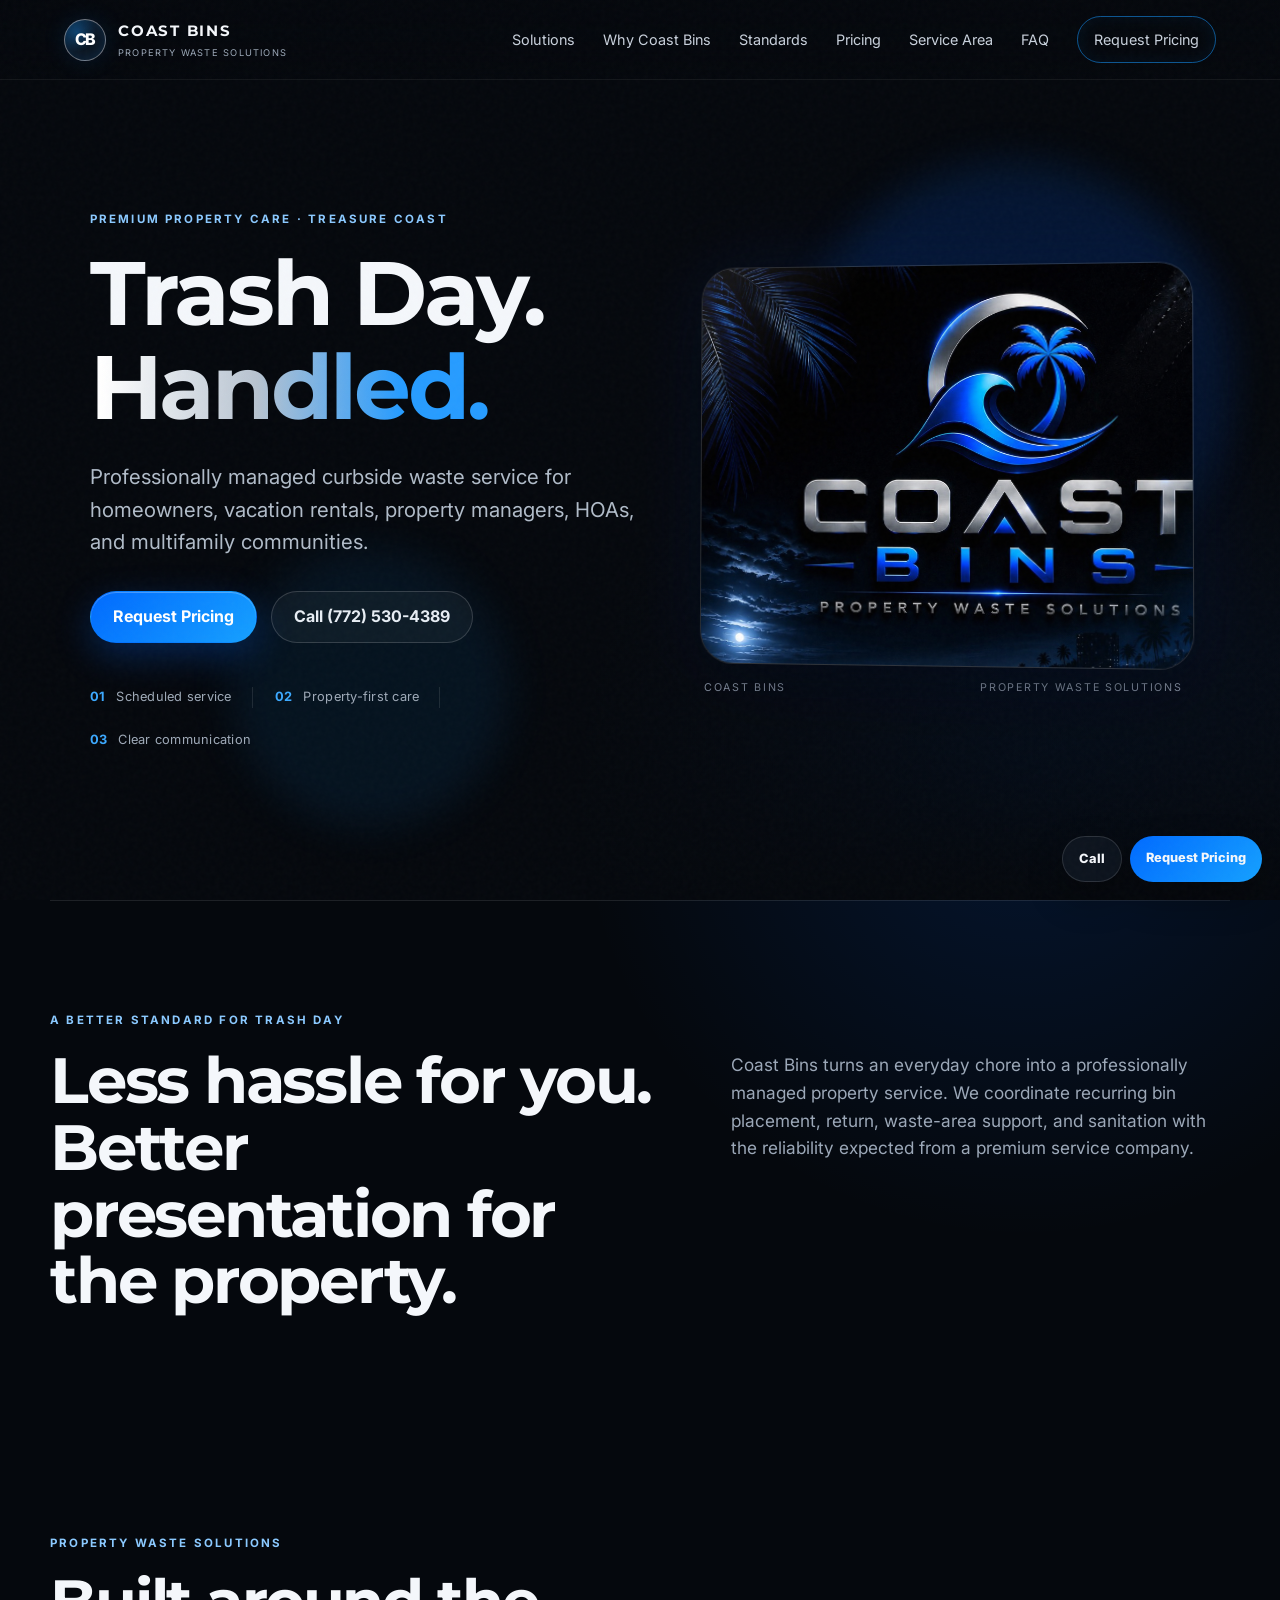
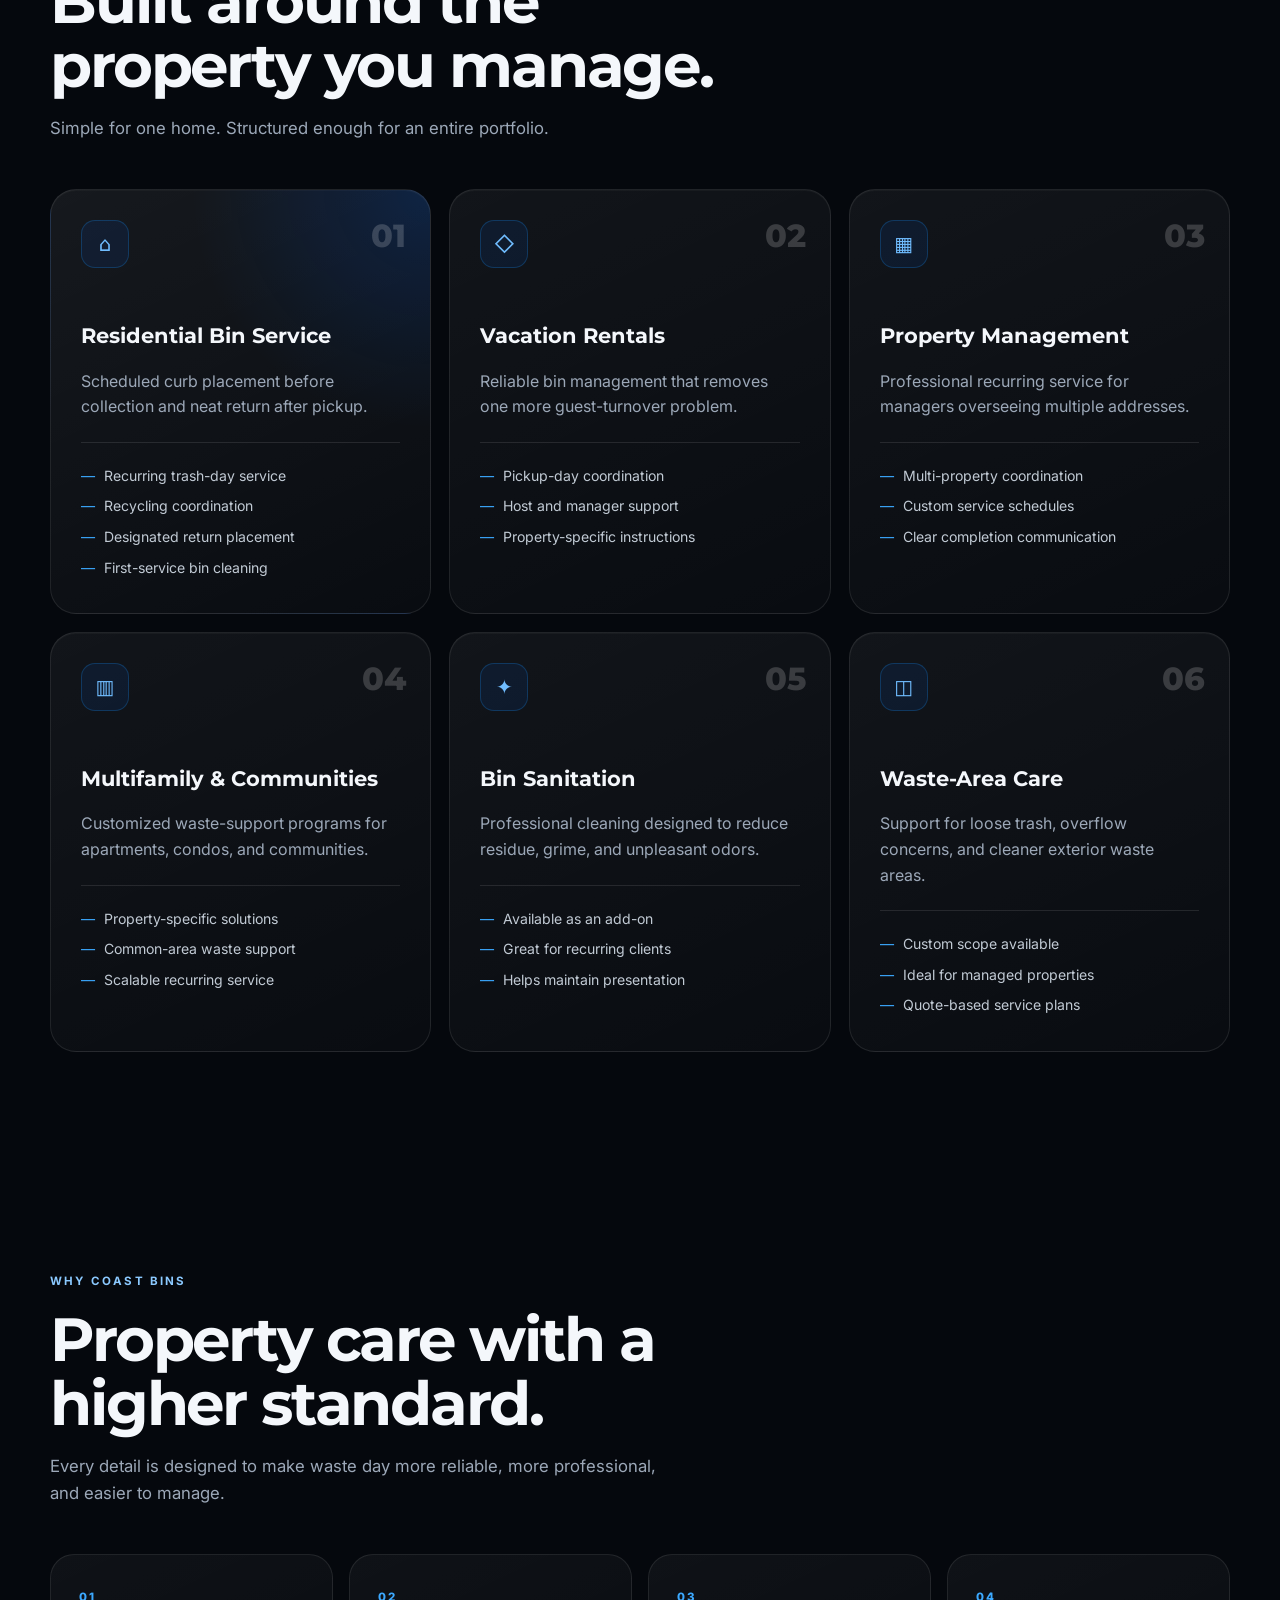
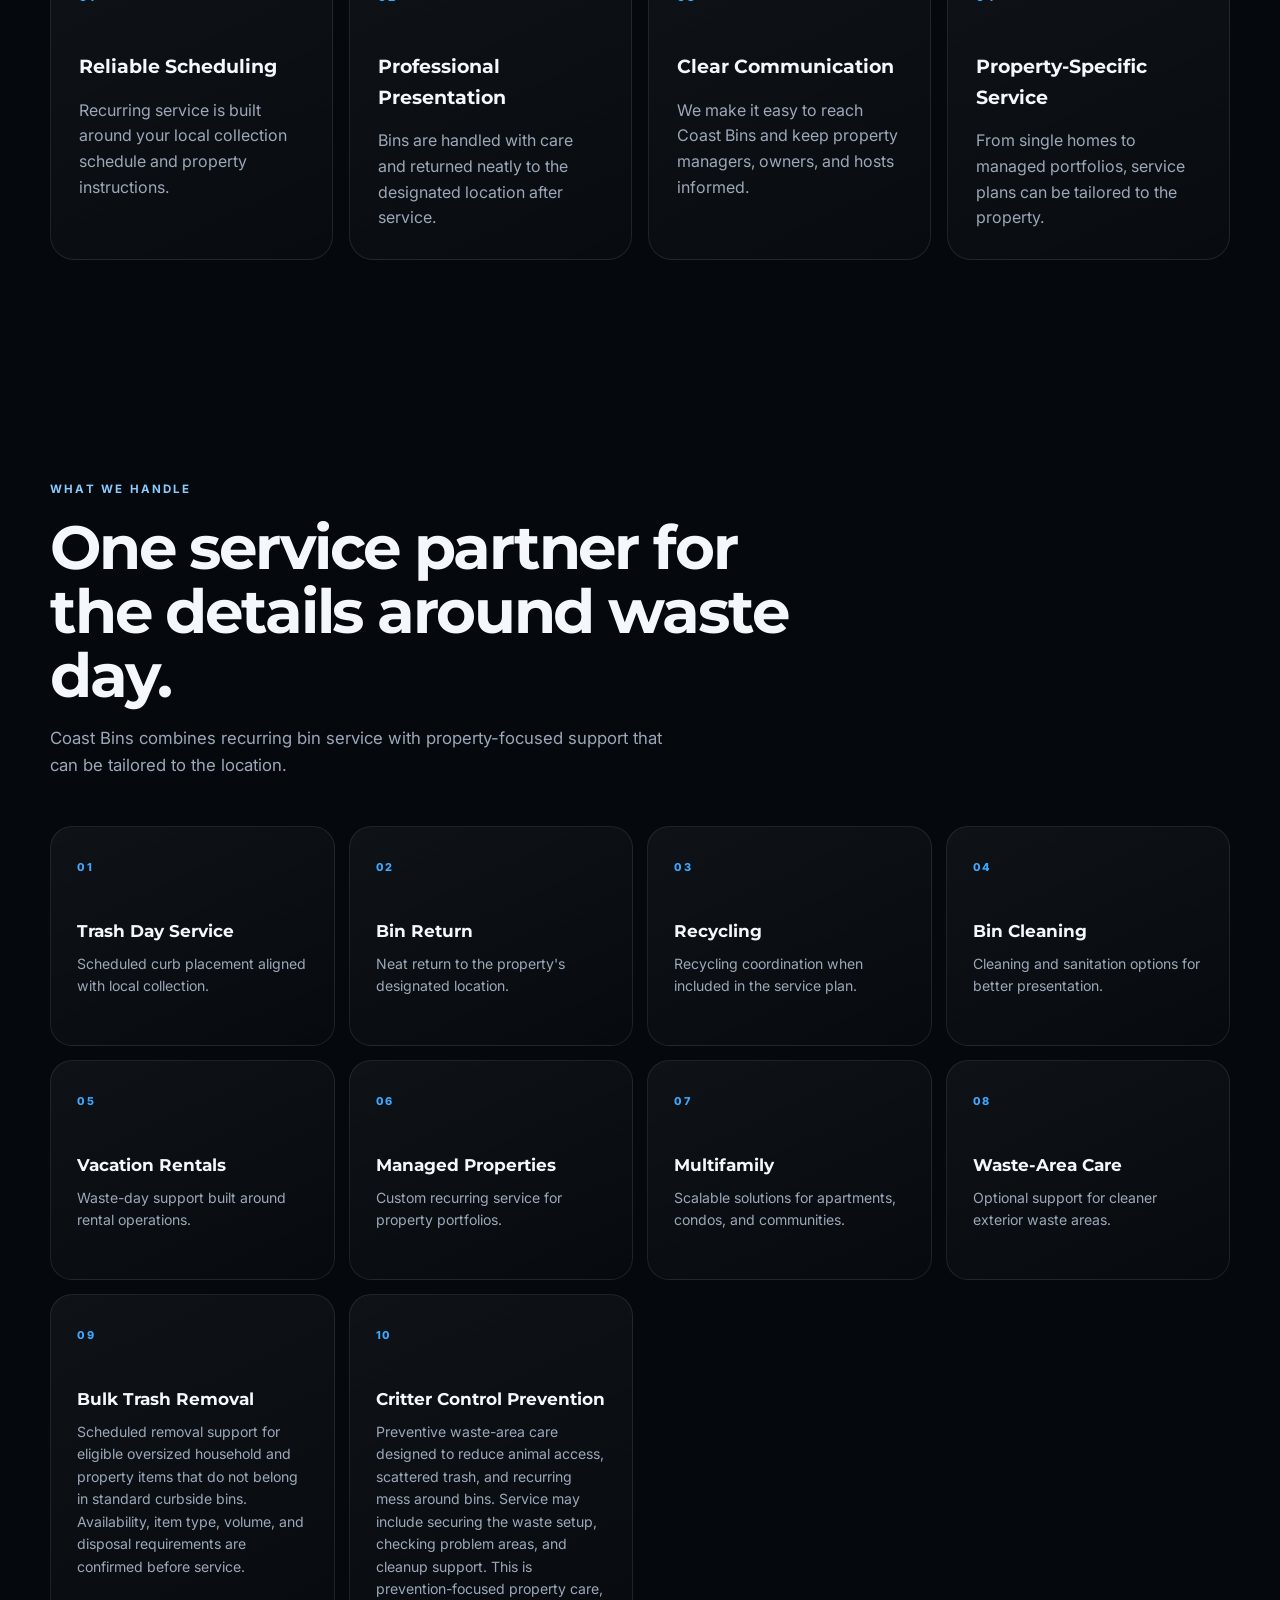
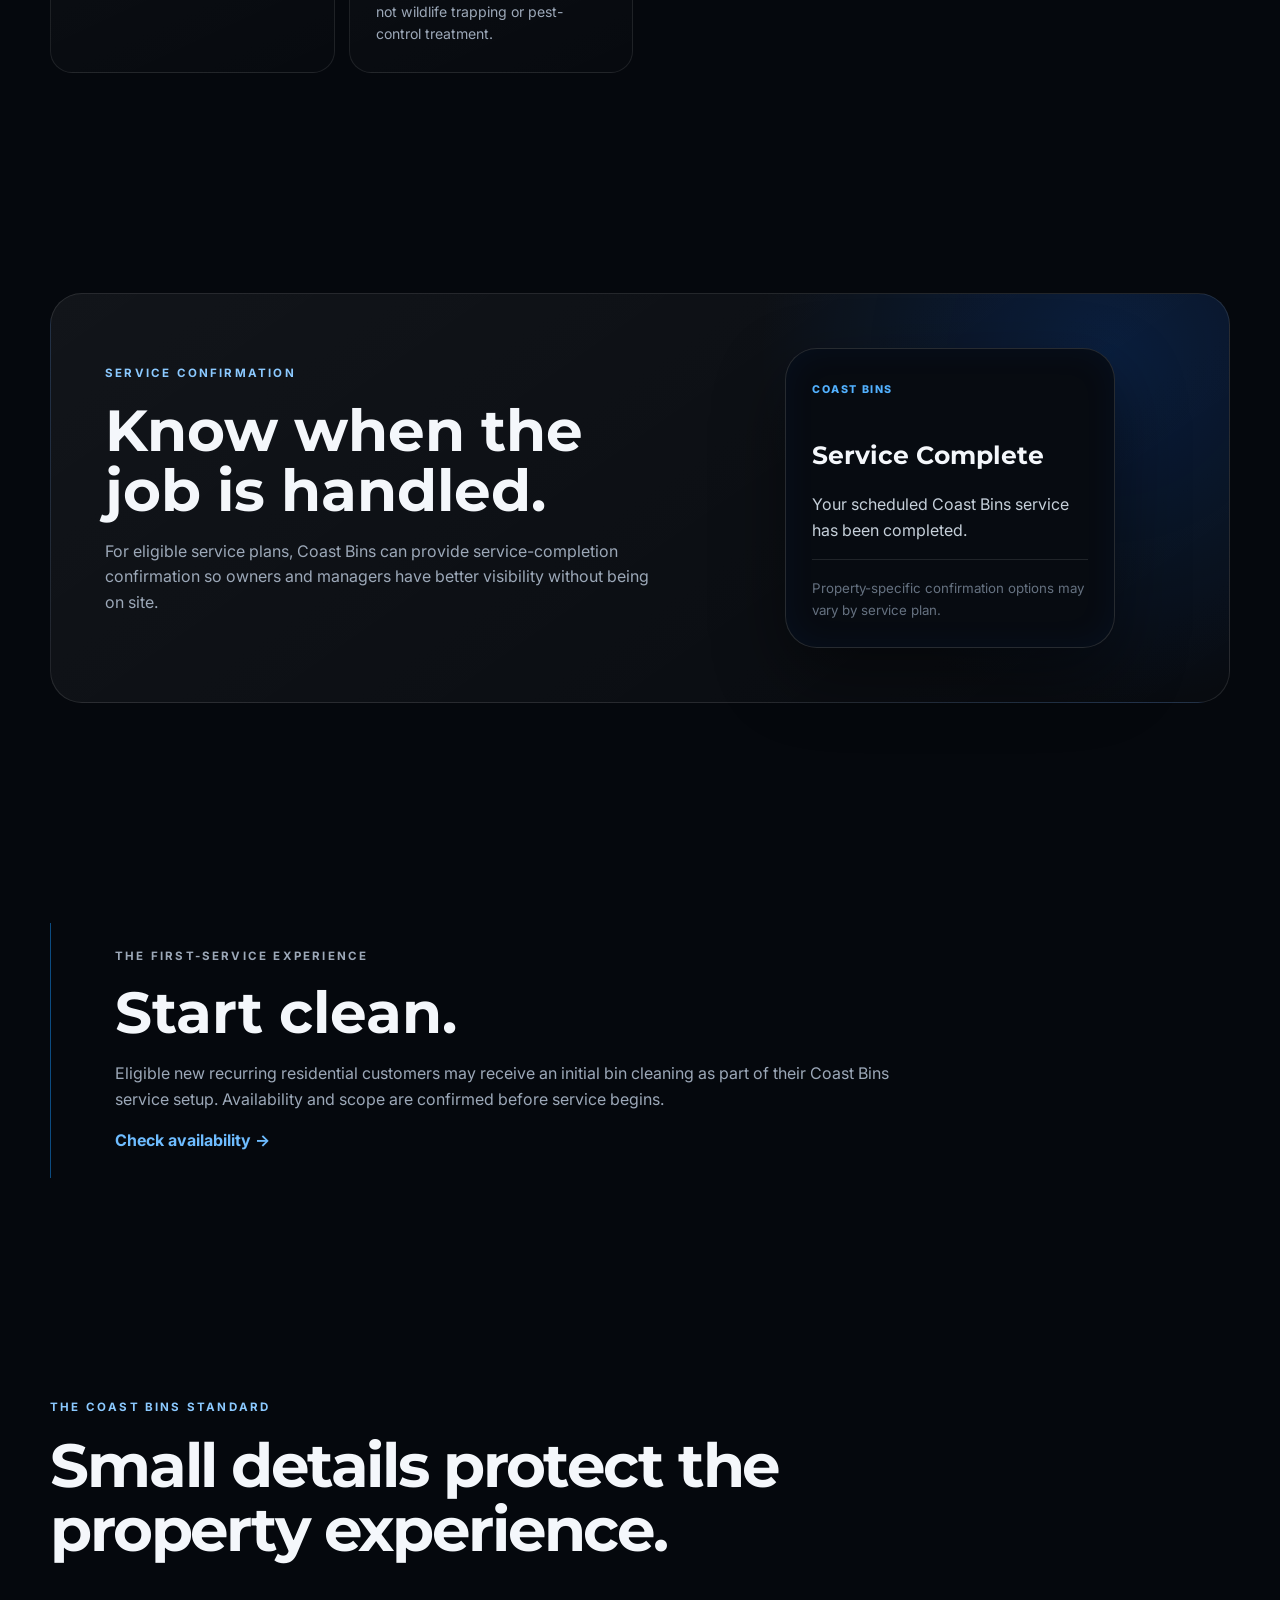
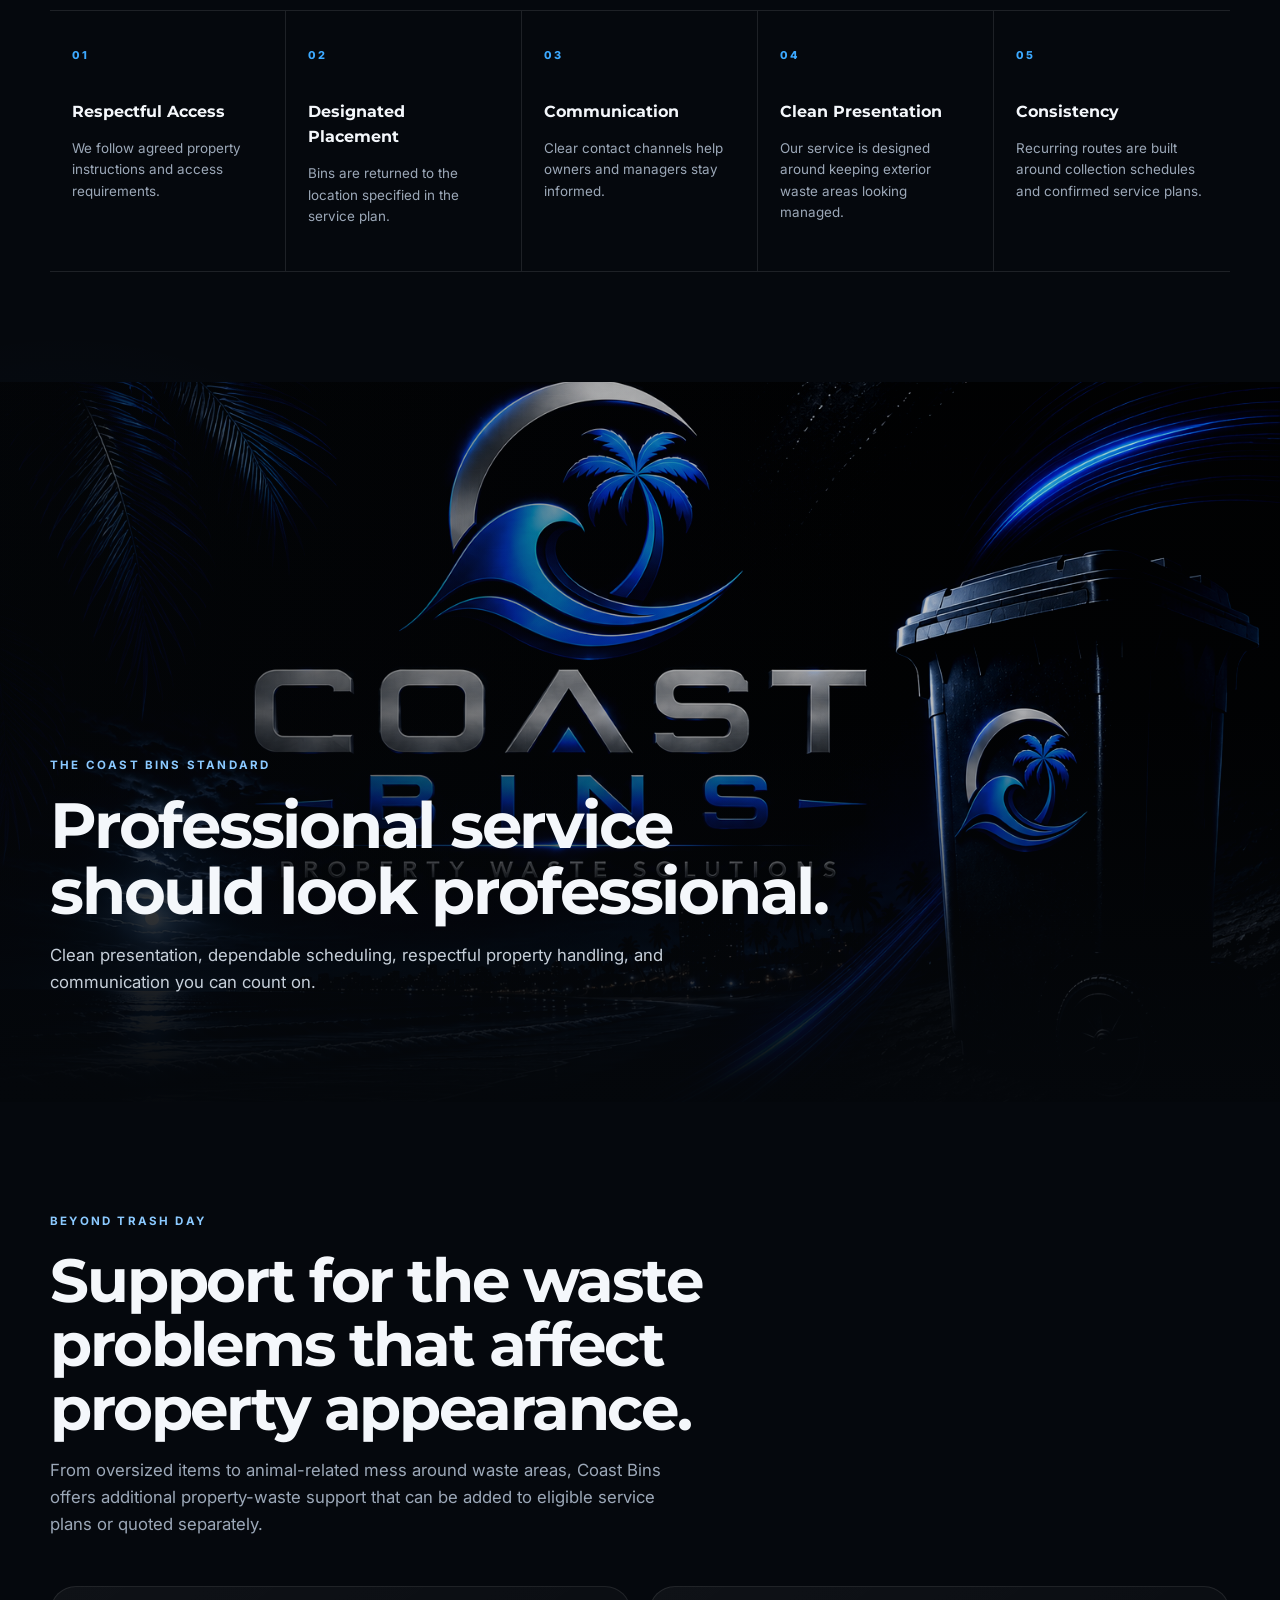
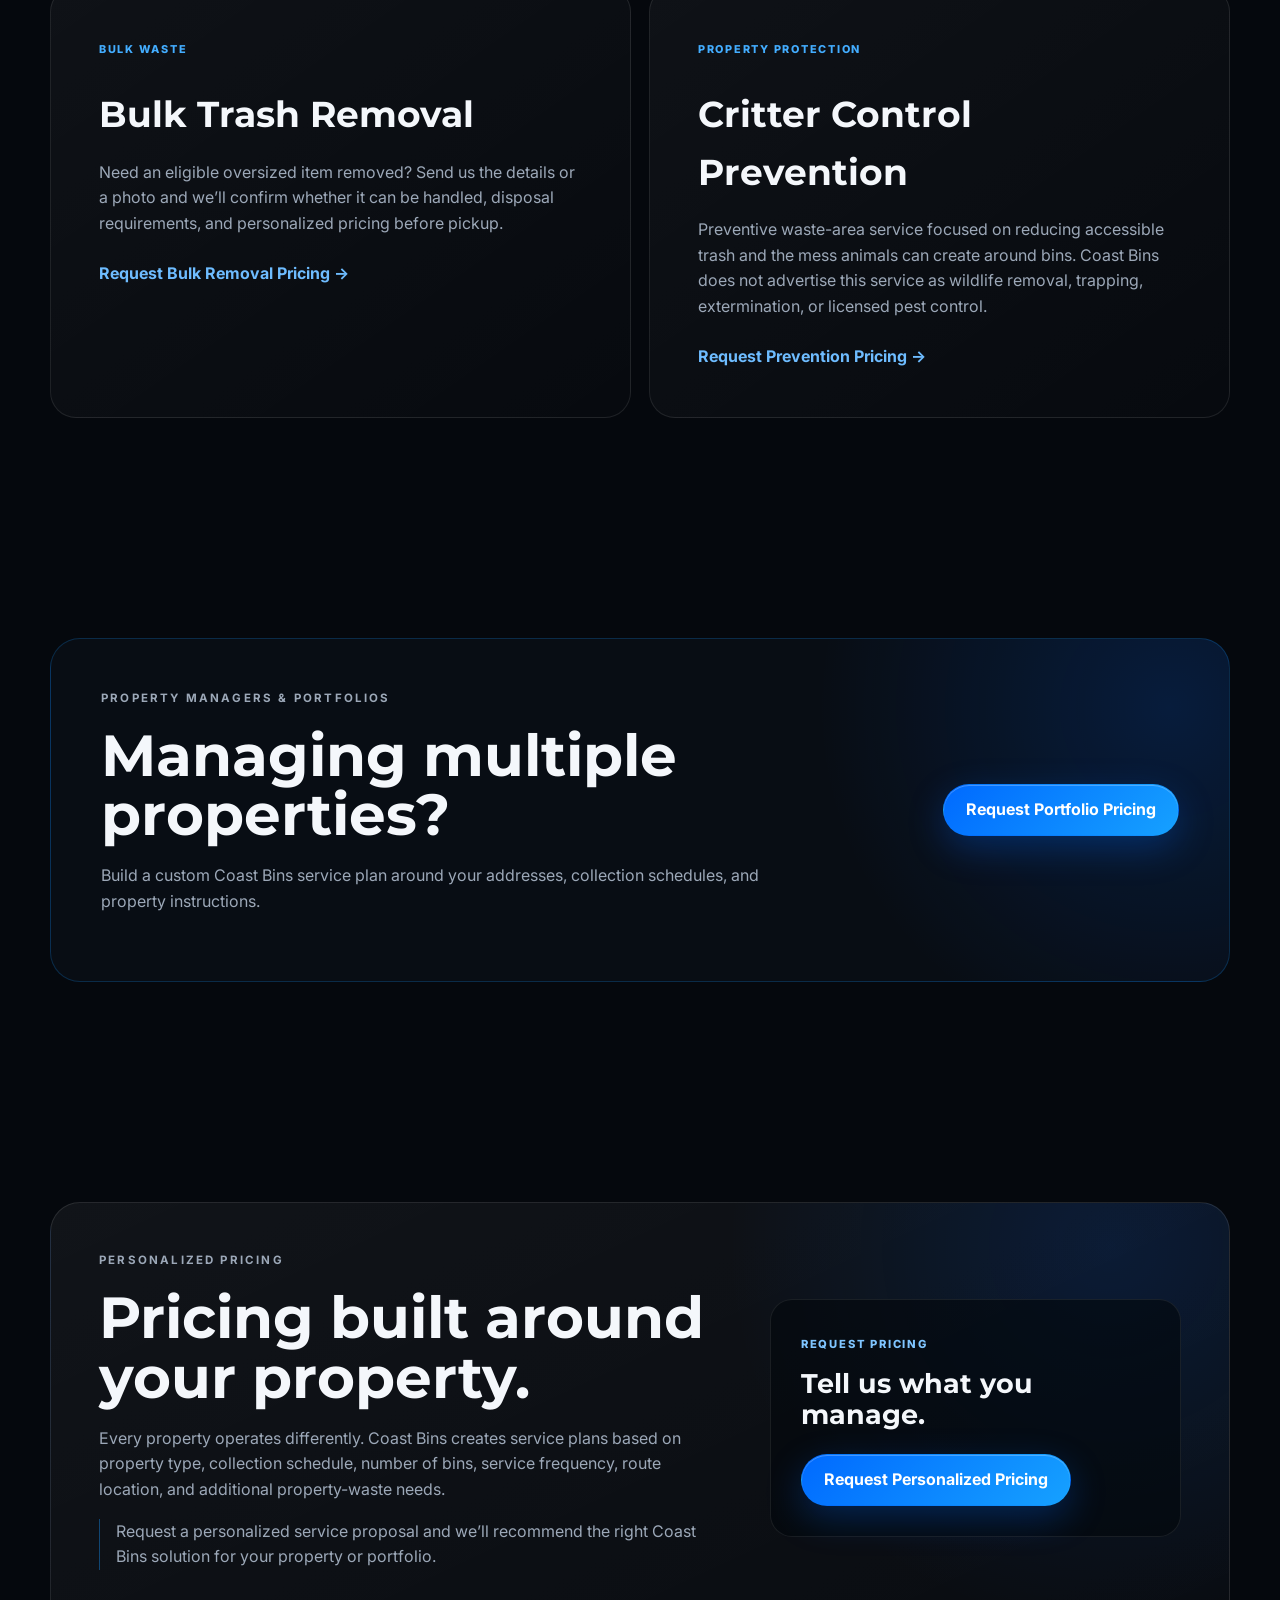
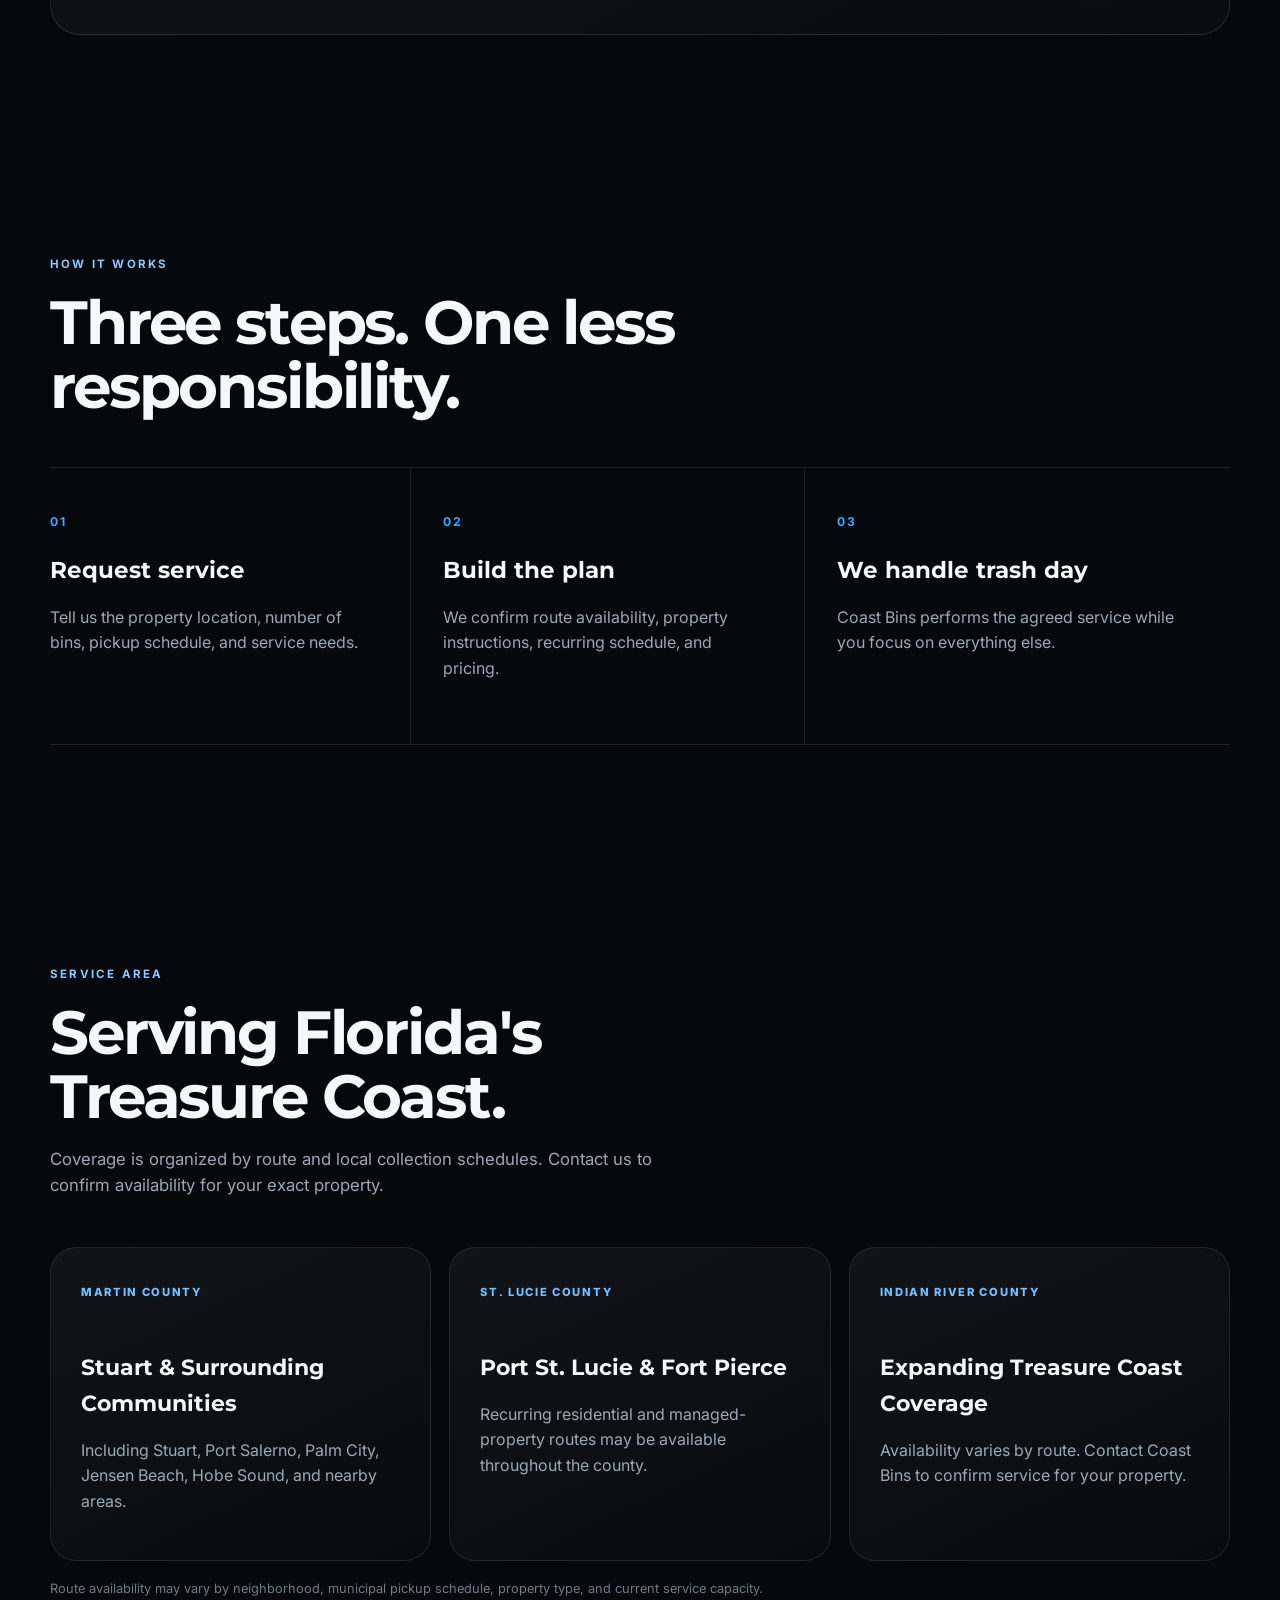
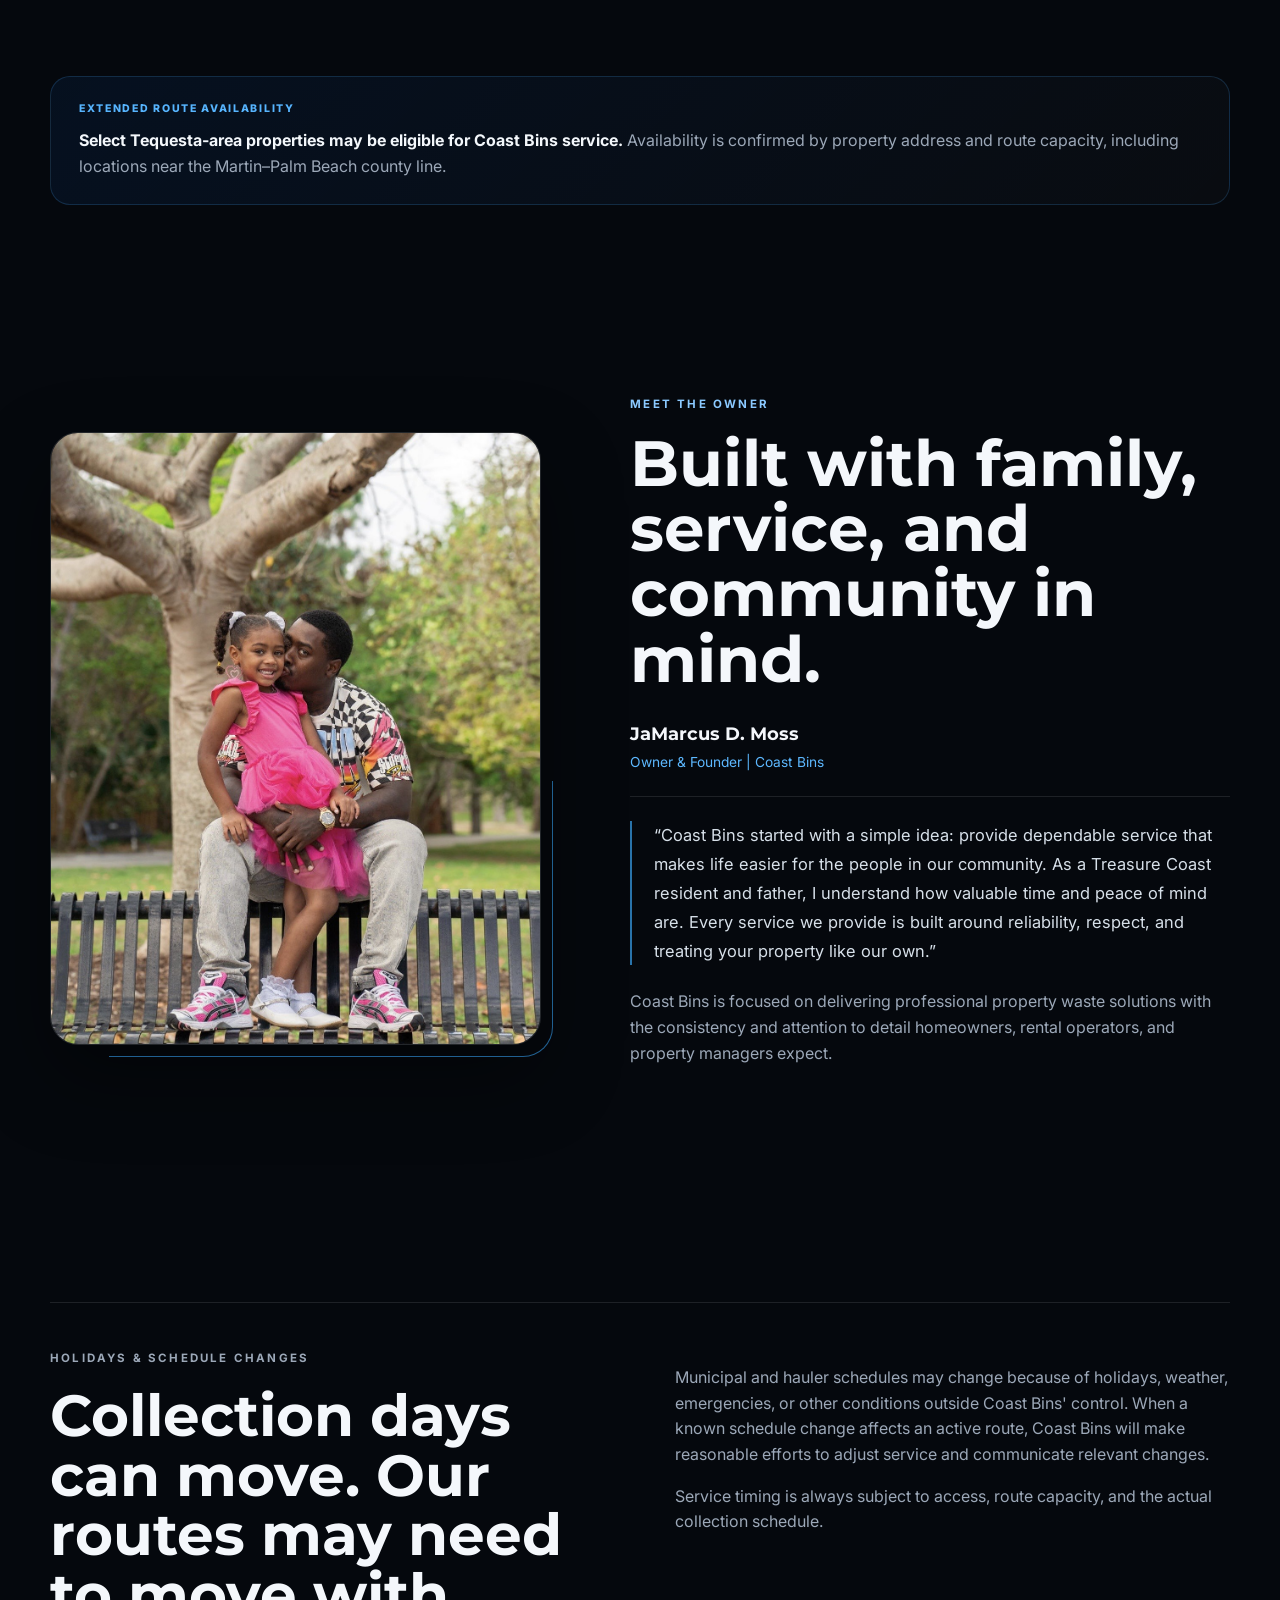
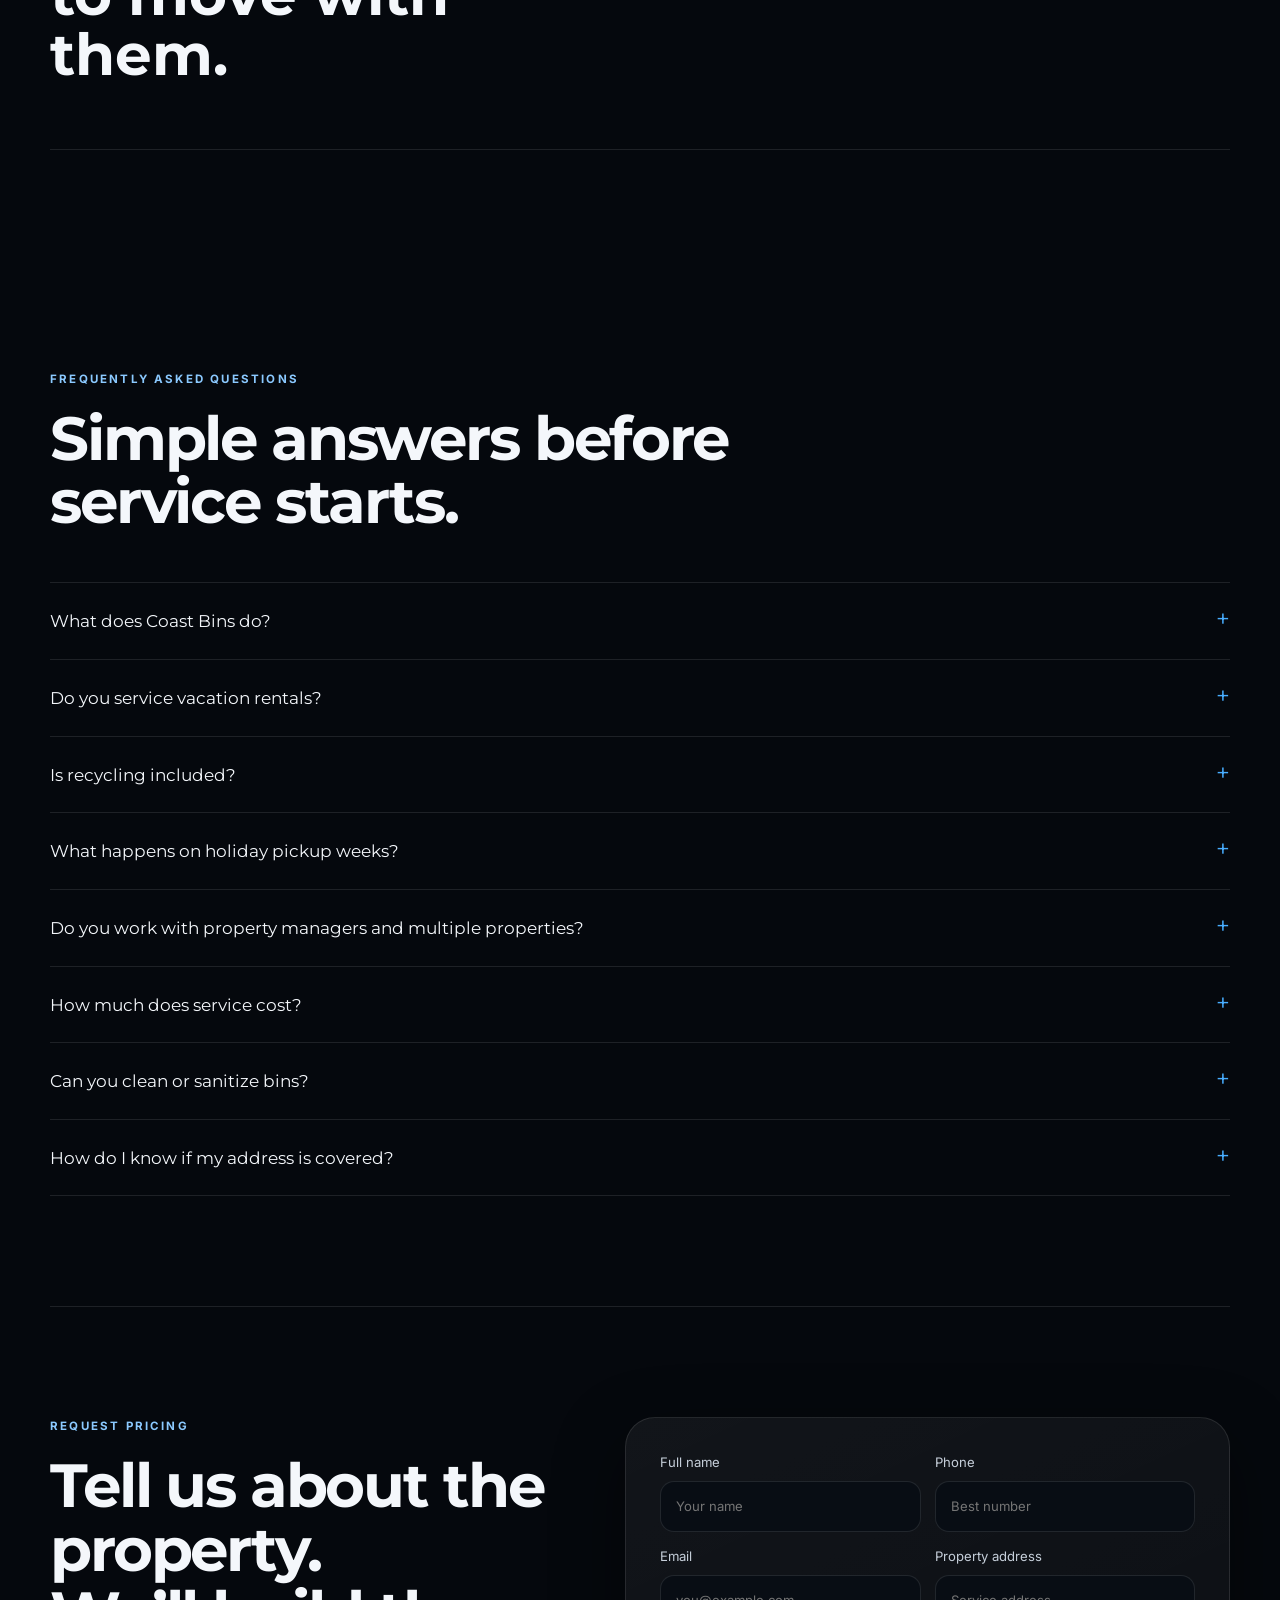
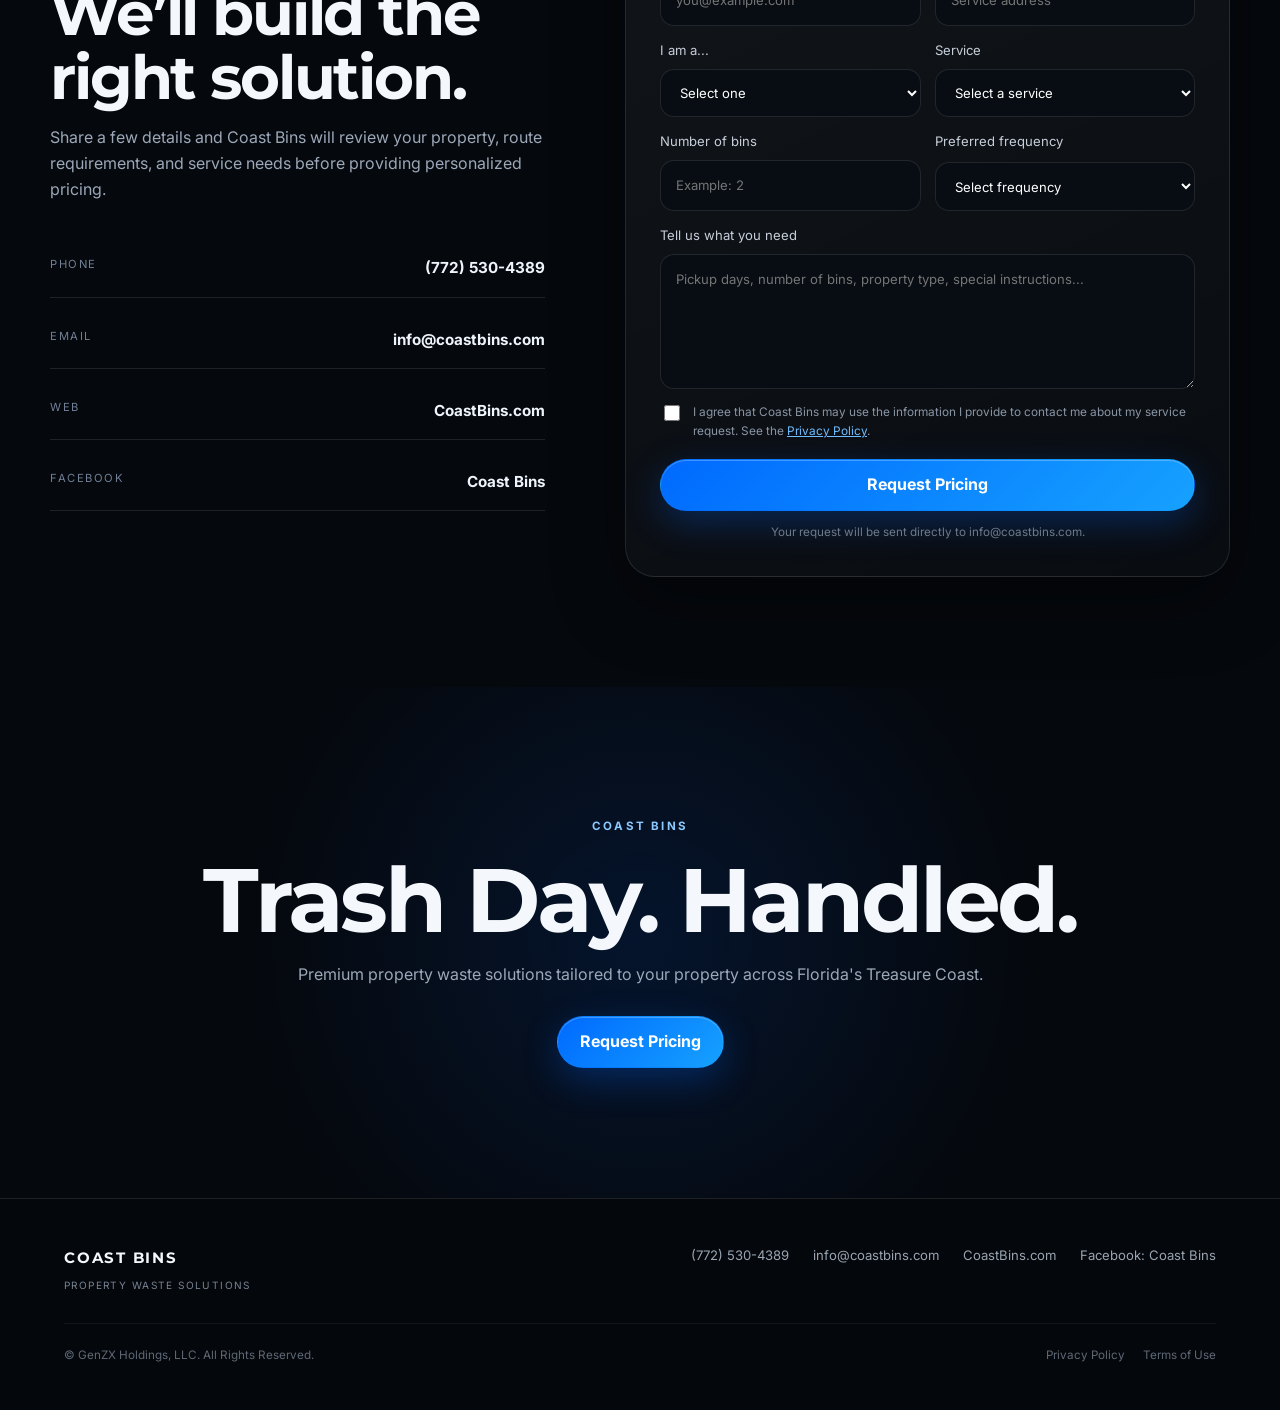
==== commit d46967f3: "Add files via upload" ====
--- a/index.html
+++ b/index.html
@@ -69,7 +69,7 @@
 
       <div class="hero-visual reveal">
         <div class="visual-frame">
-          <img src="assets/coastbins-premium-logo.jpg" alt="Coast Bins — Property Waste Solutions" />
+          <img src="coastbins-premium-logo.jpg" alt="Coast Bins — Property Waste Solutions" />
         </div>
         <div class="visual-caption">
           <span>COAST BINS</span>
@@ -266,7 +266,7 @@
     </section>
 
     <section class="luxury-break">
-      <img src="assets/coastbins-wallpaper.png" alt="Coast Bins premium brand scene" />
+      <img src="coastbins-wallpaper.png" alt="Coast Bins premium brand scene" />
       <div class="luxury-overlay"></div>
       <div class="luxury-copy reveal">
         <p class="eyebrow">THE COAST BINS STANDARD</p>
@@ -399,7 +399,7 @@
     <section id="about" class="owner-section section-shell">
       <div class="owner-grid">
         <div class="owner-photo-wrap">
-          <img src="assets/jamarcus-moss-owner.jpg" alt="JaMarcus D. Moss with his daughter" class="owner-photo" loading="lazy">
+          <img src="jamarcus-moss-owner.jpg" alt="JaMarcus D. Moss with his daughter" class="owner-photo" loading="lazy">
           <div class="owner-photo-accent"></div>
         </div>
         <div class="owner-copy">
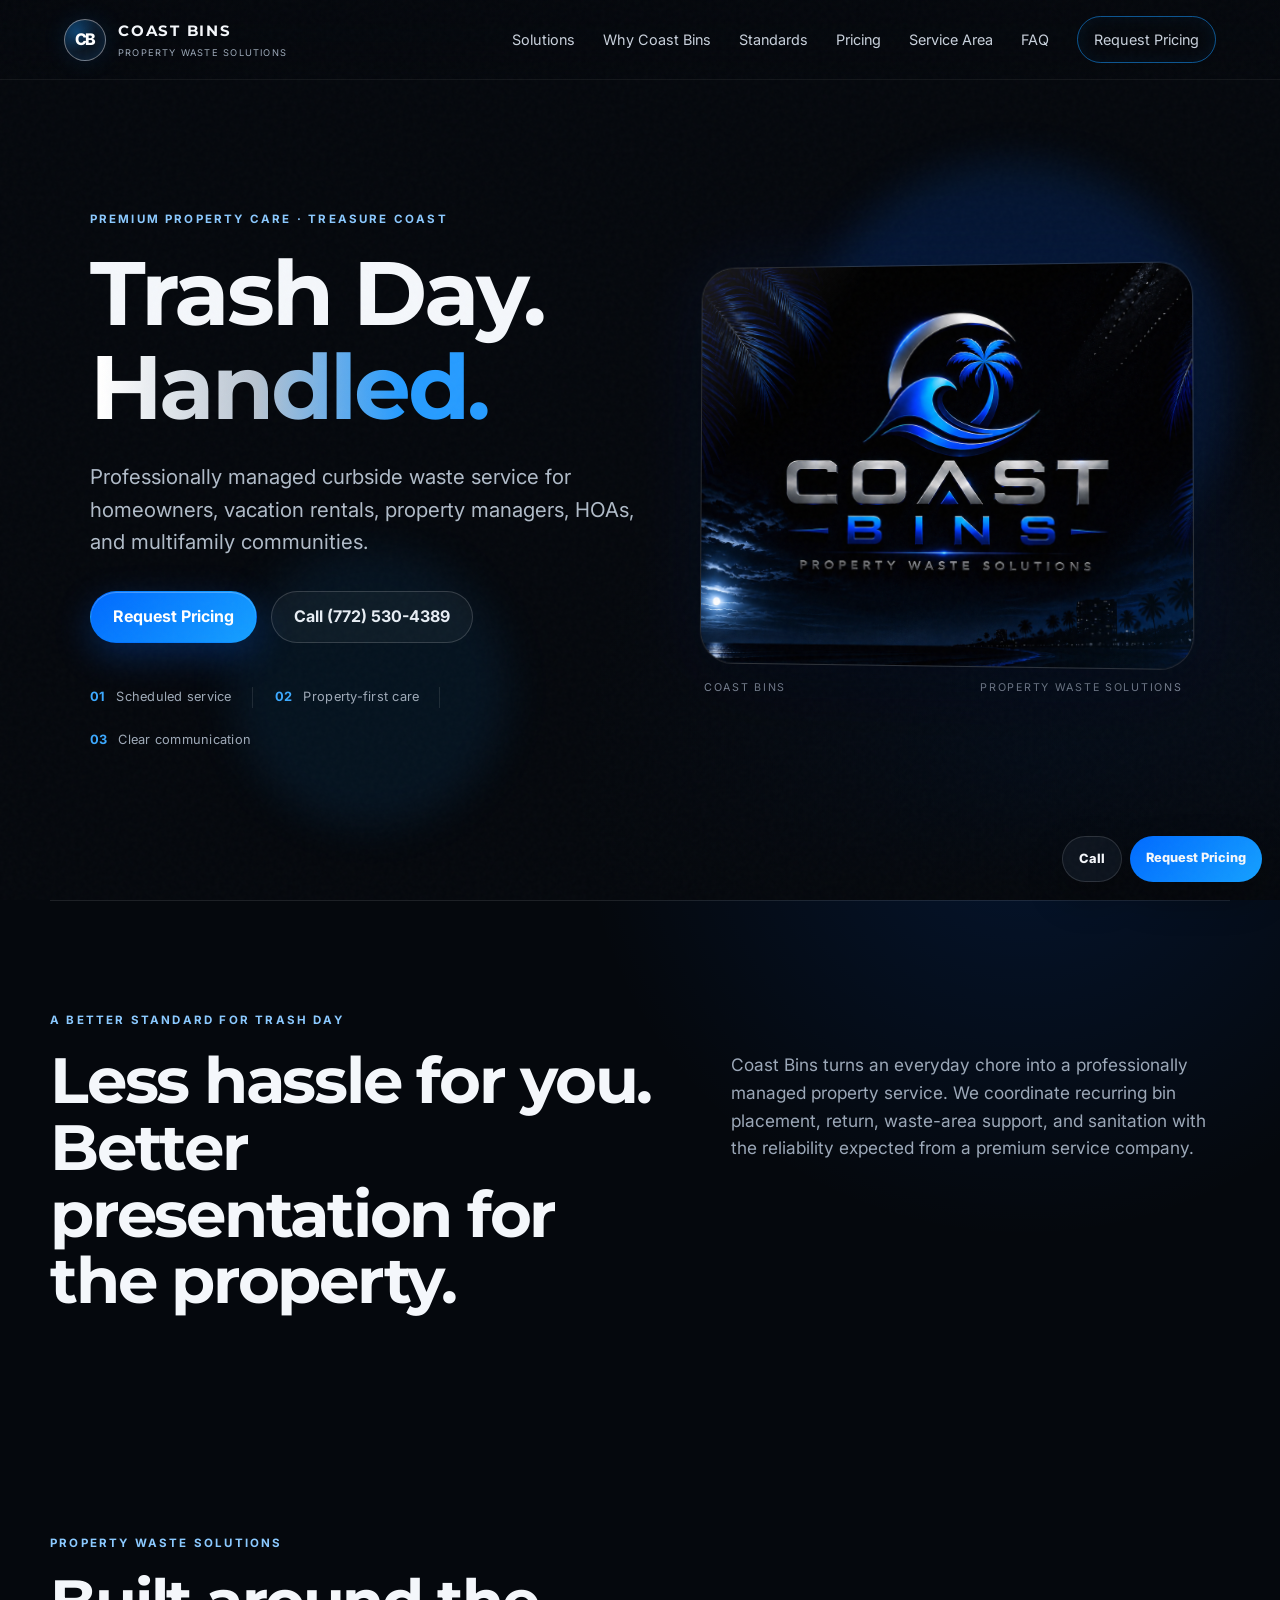
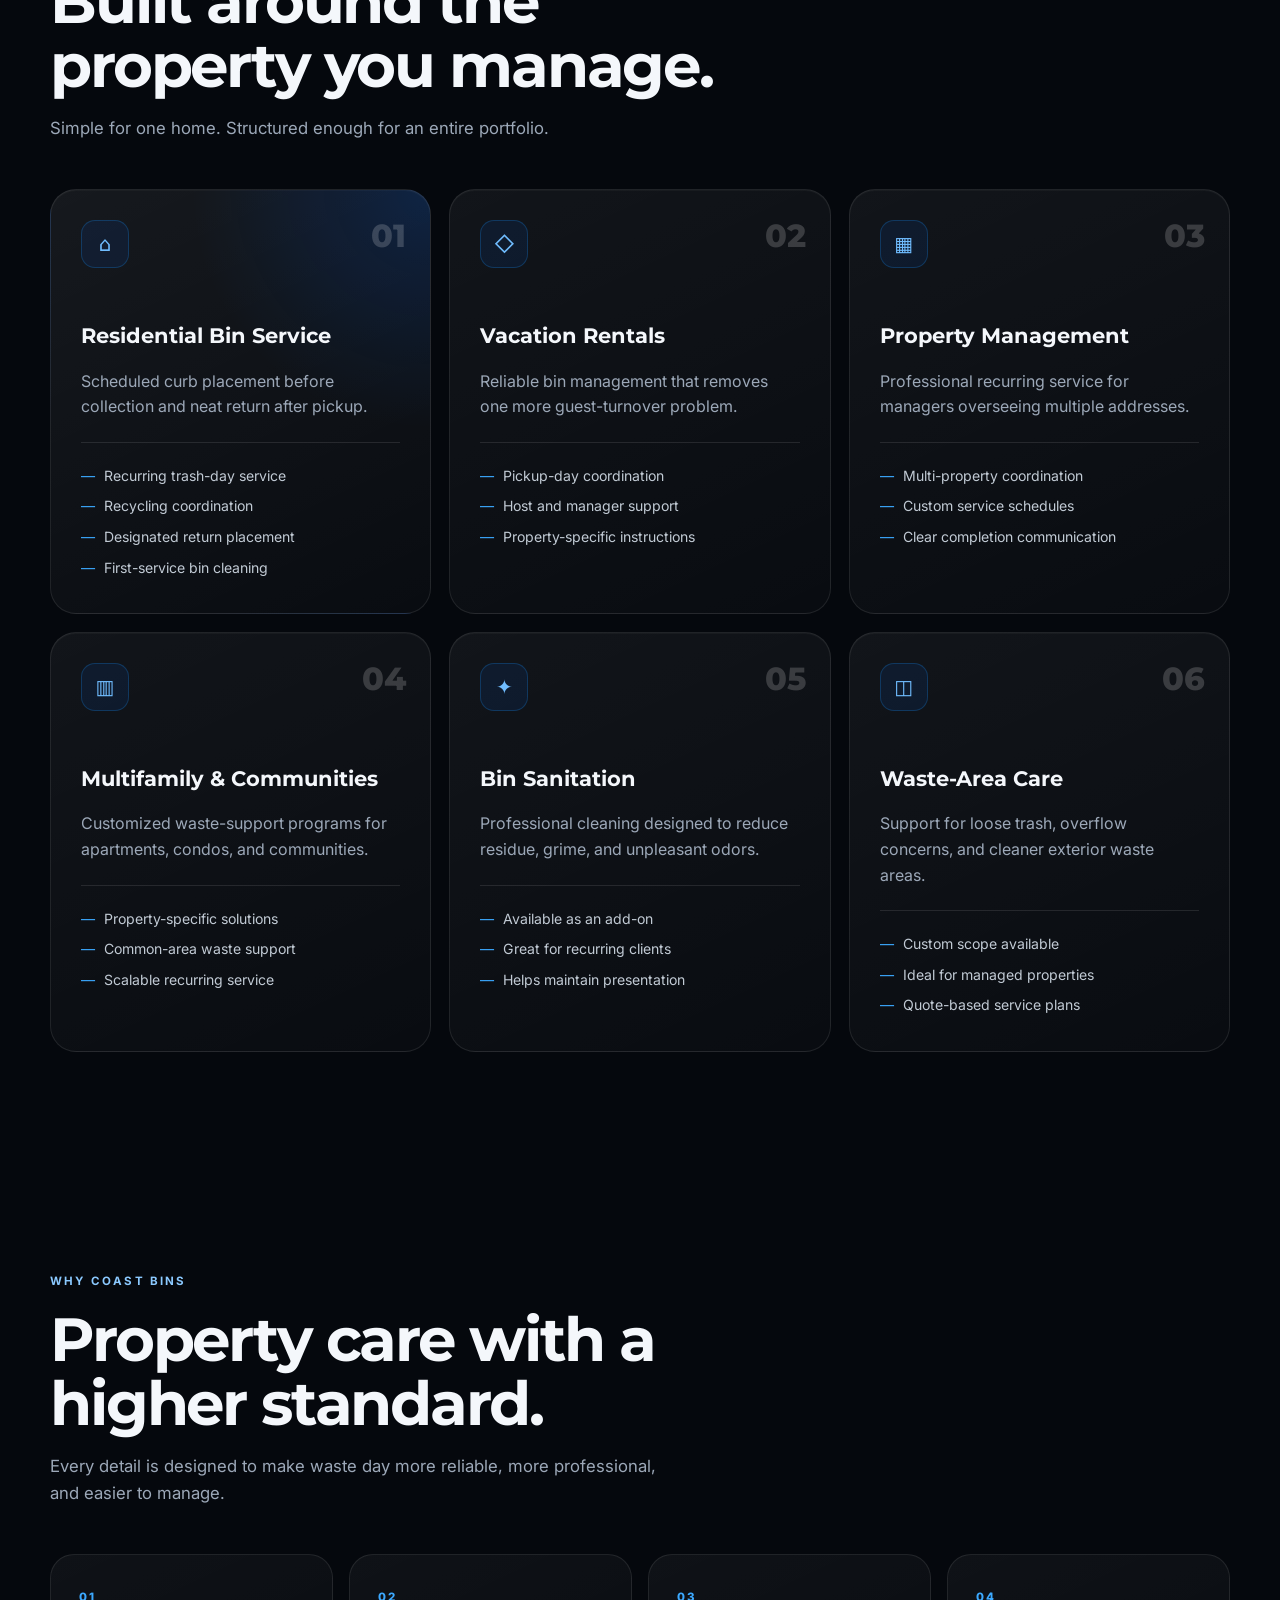
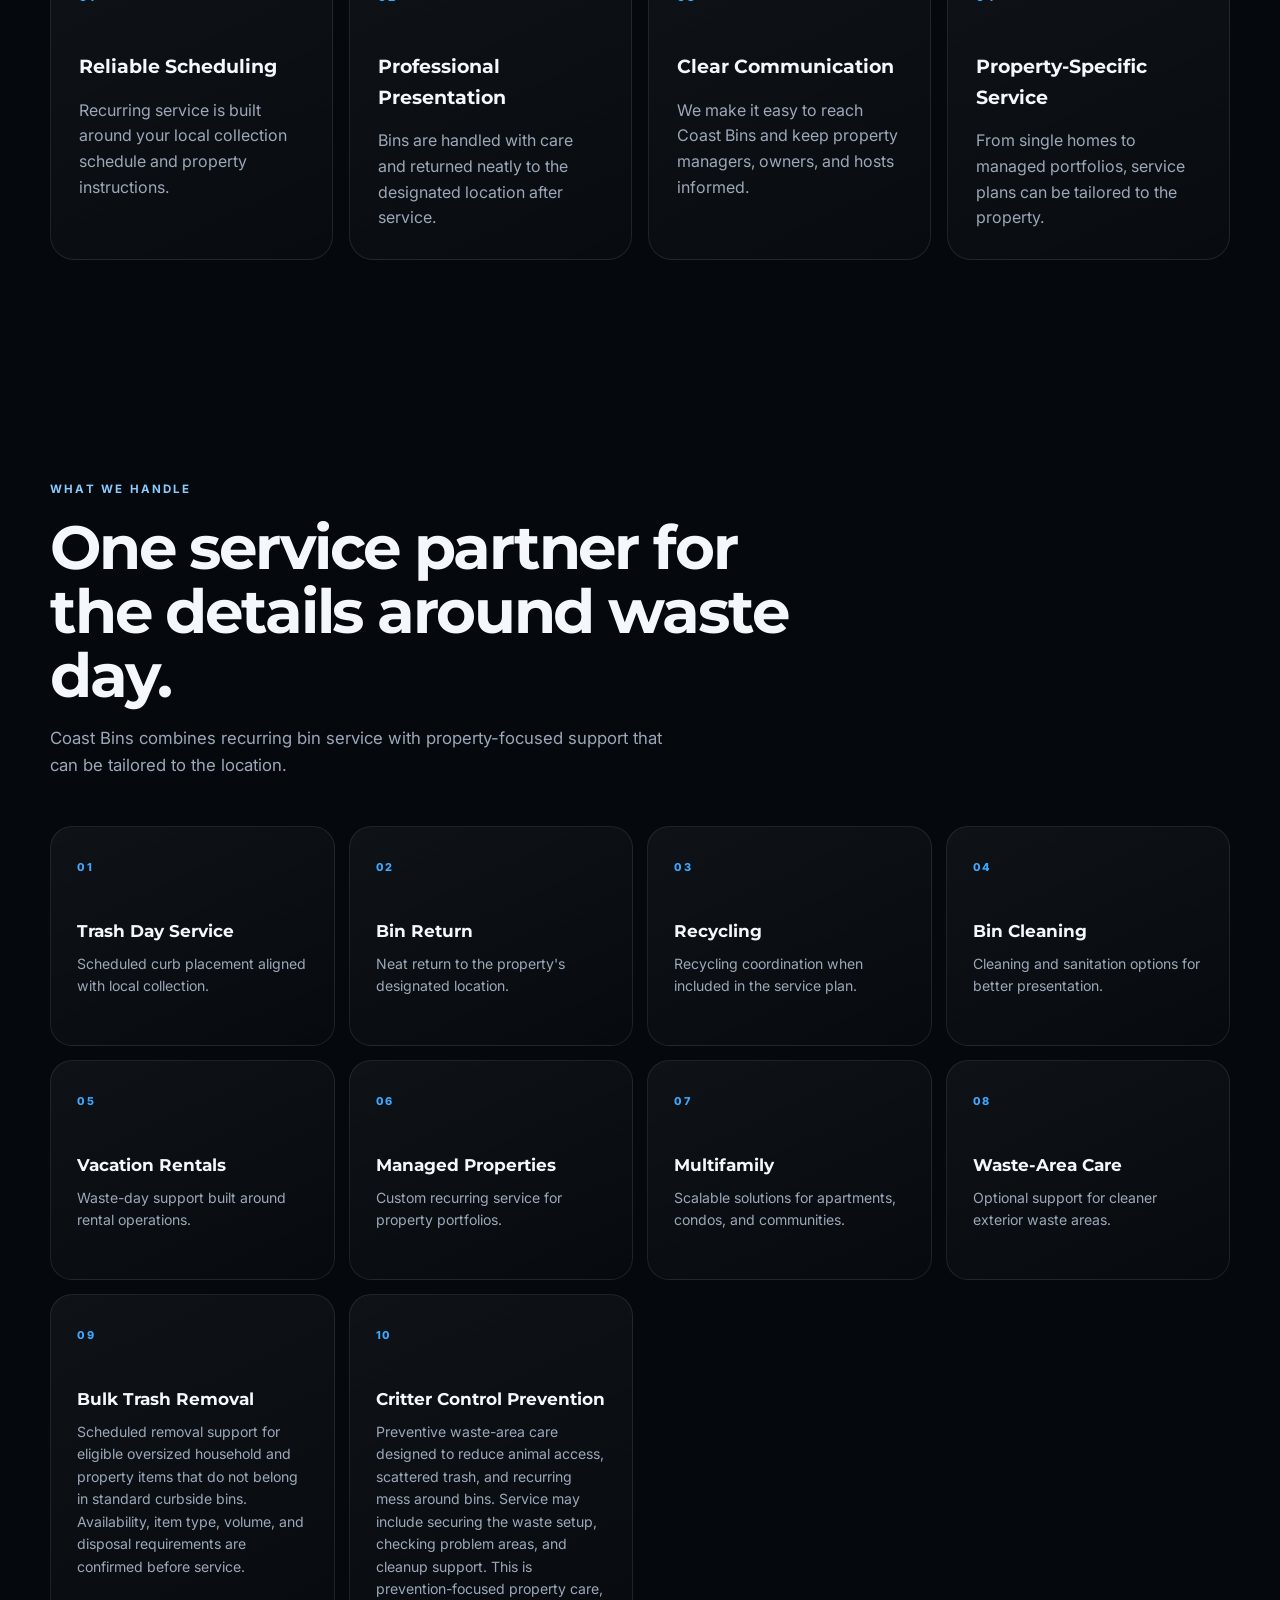
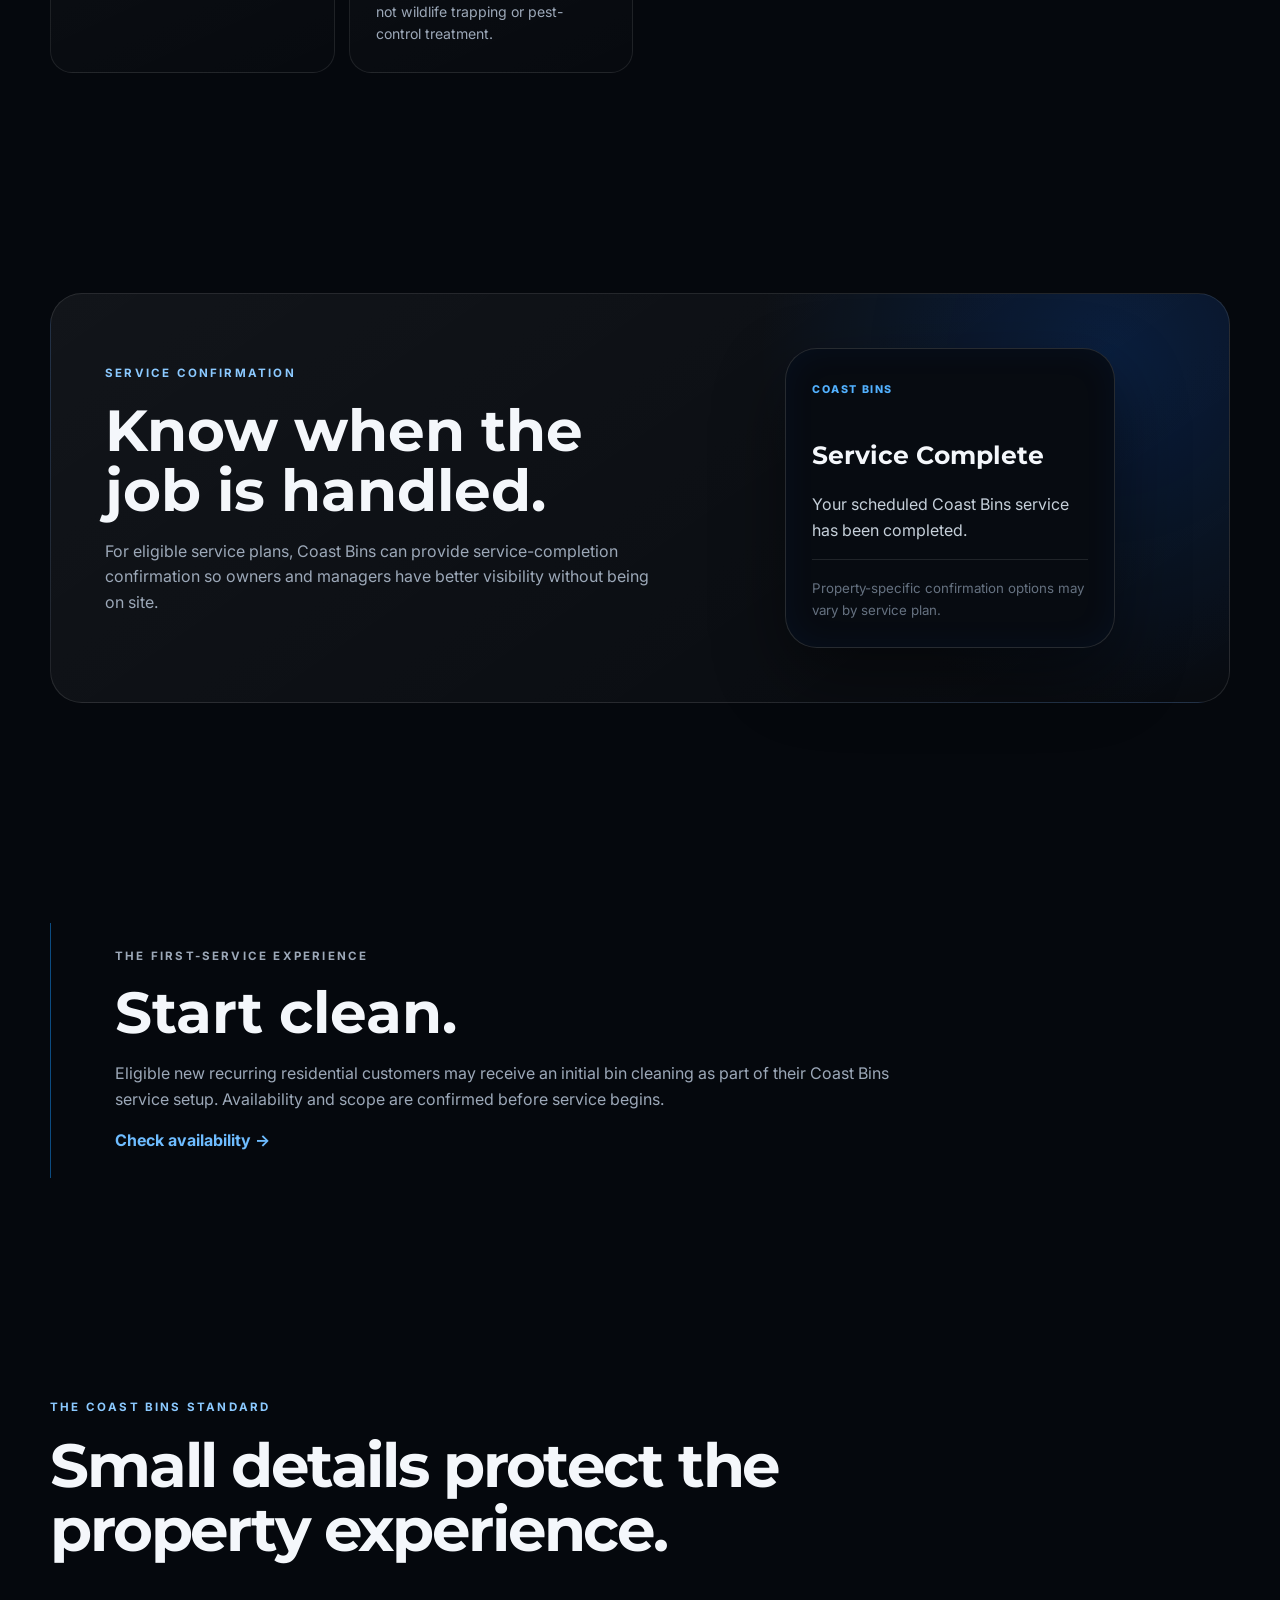
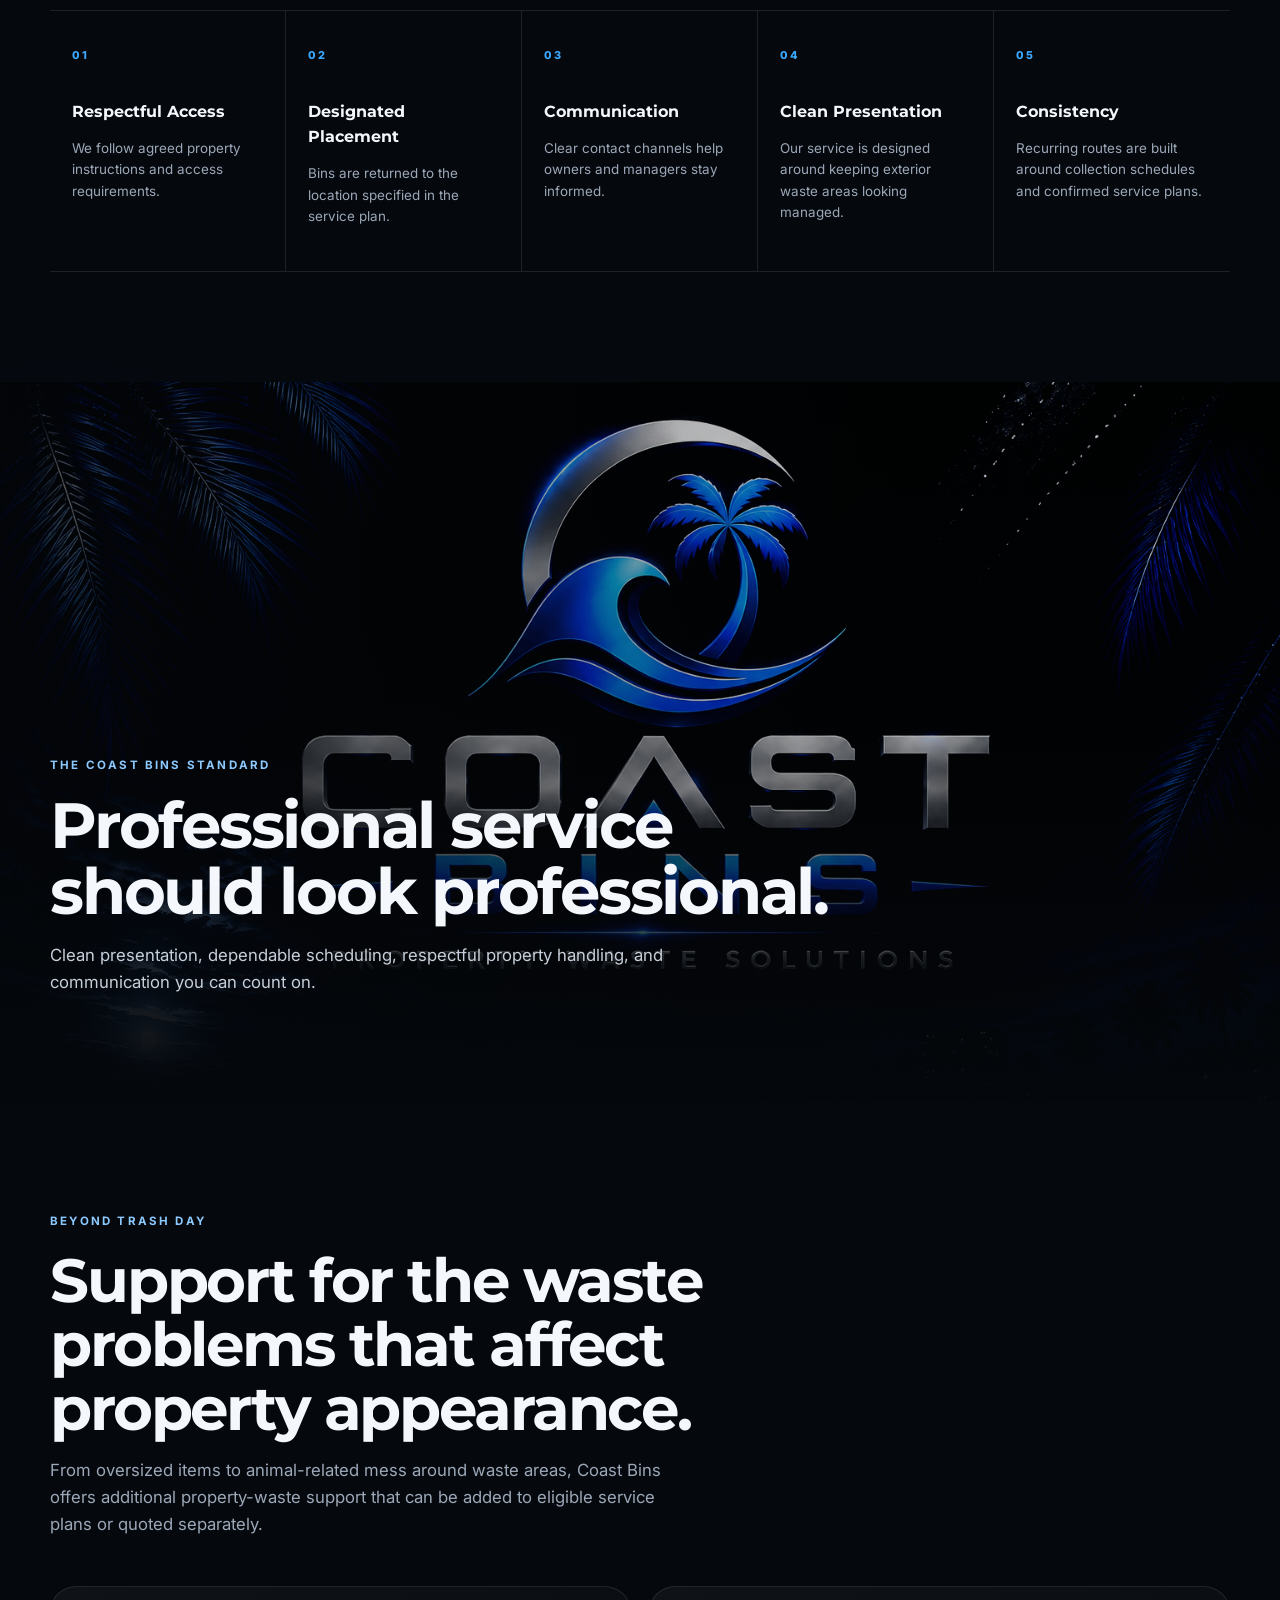
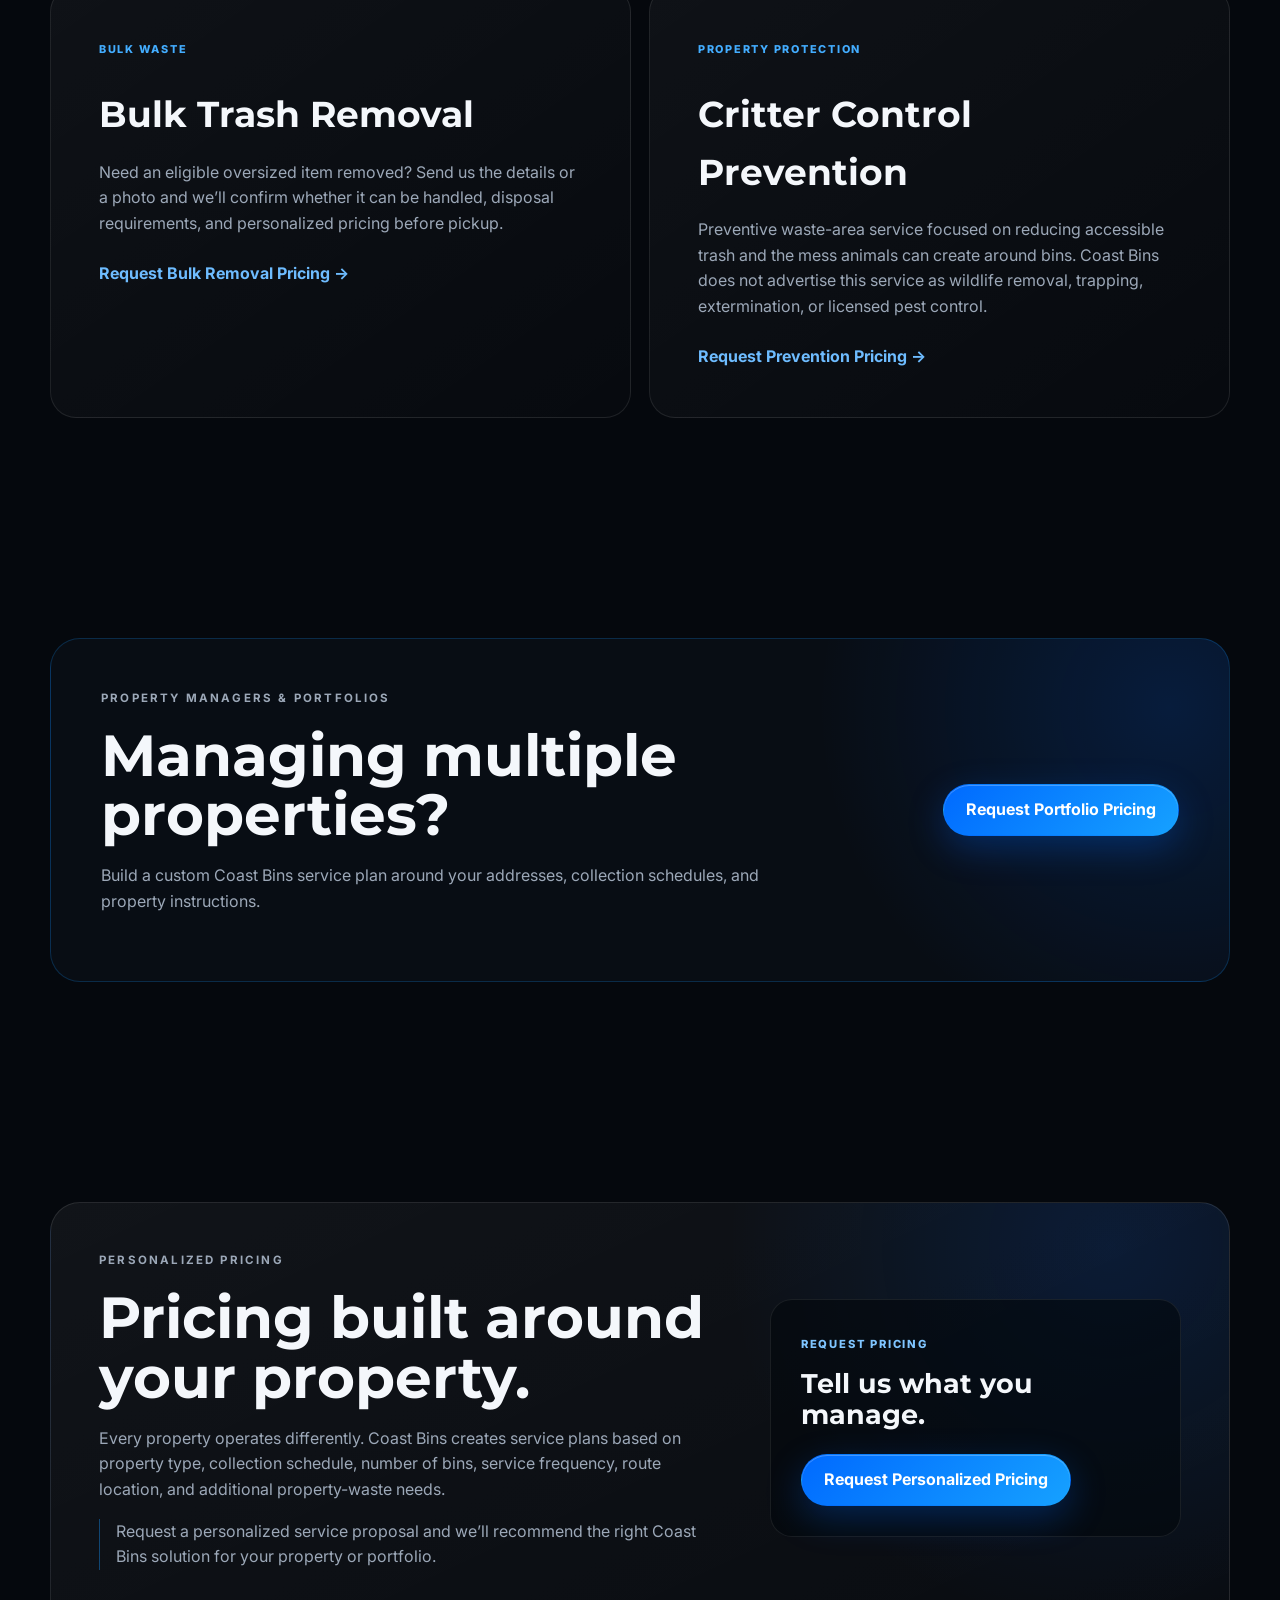
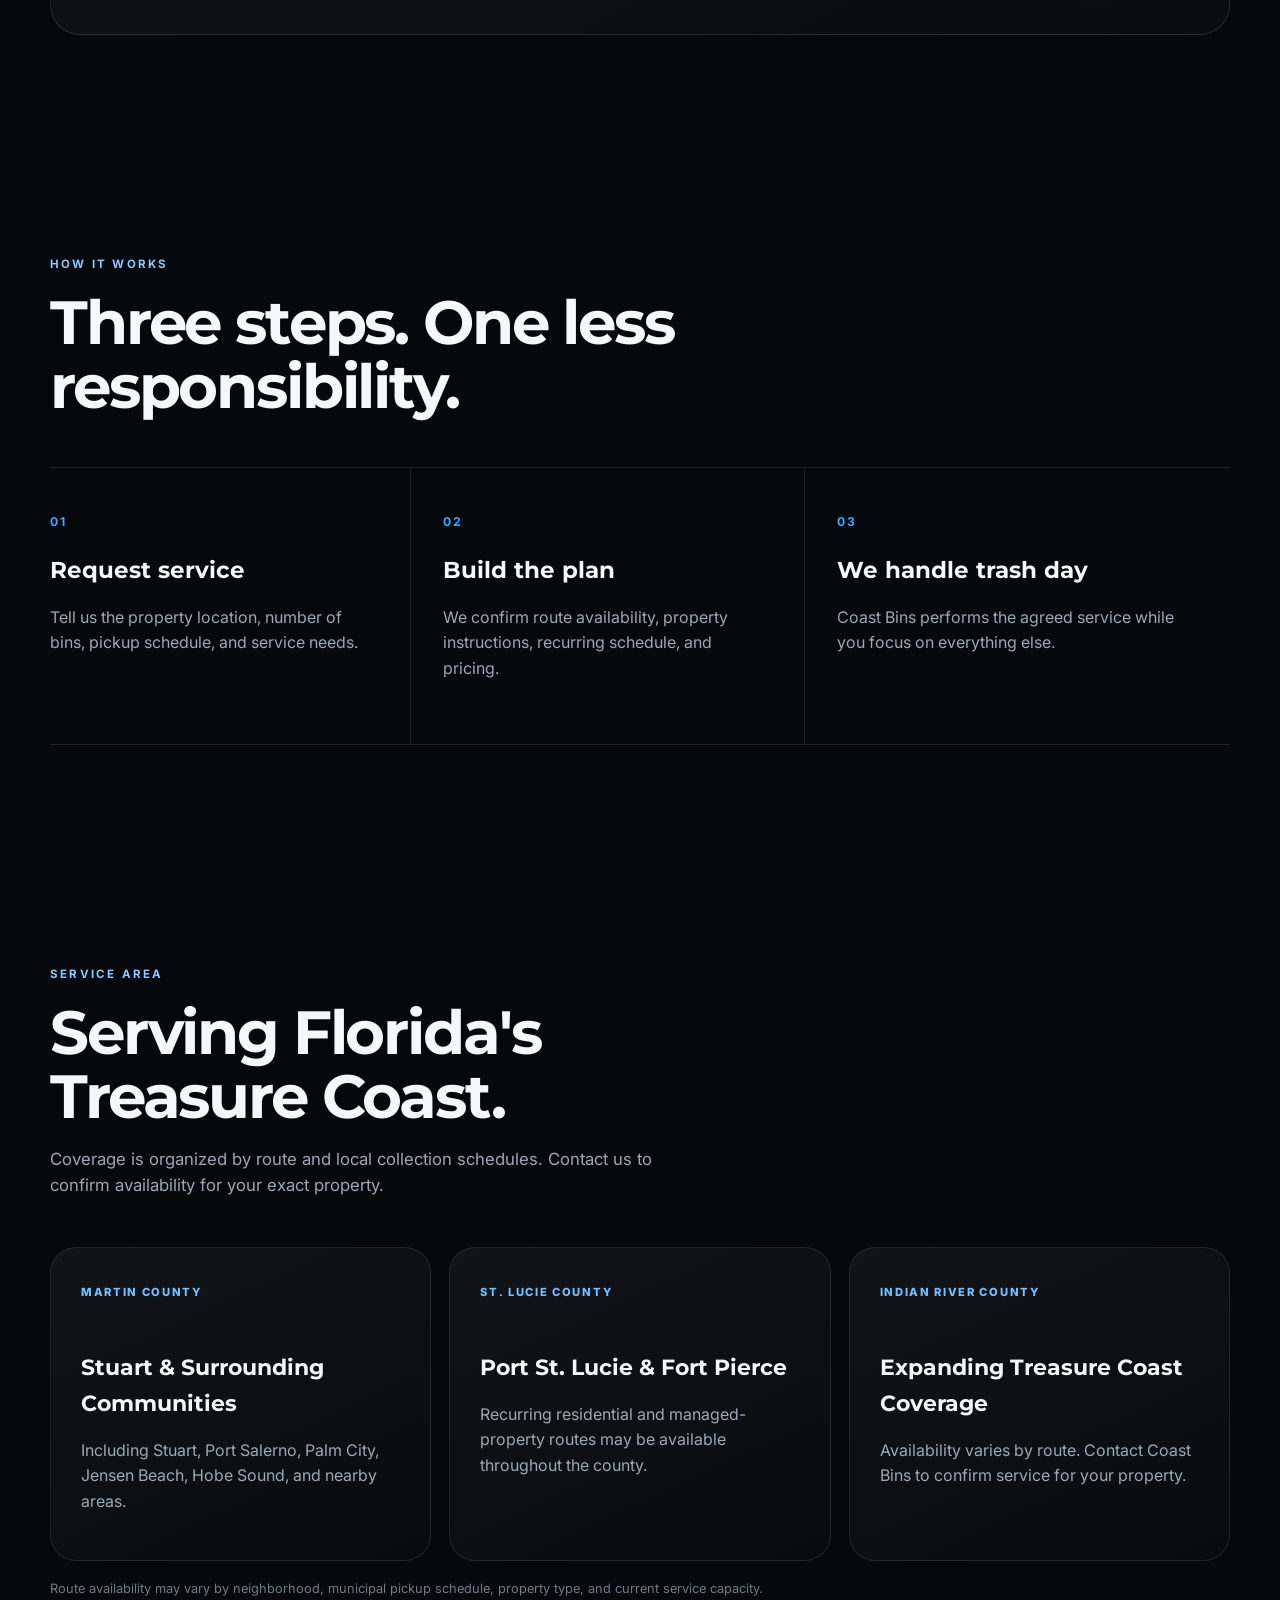
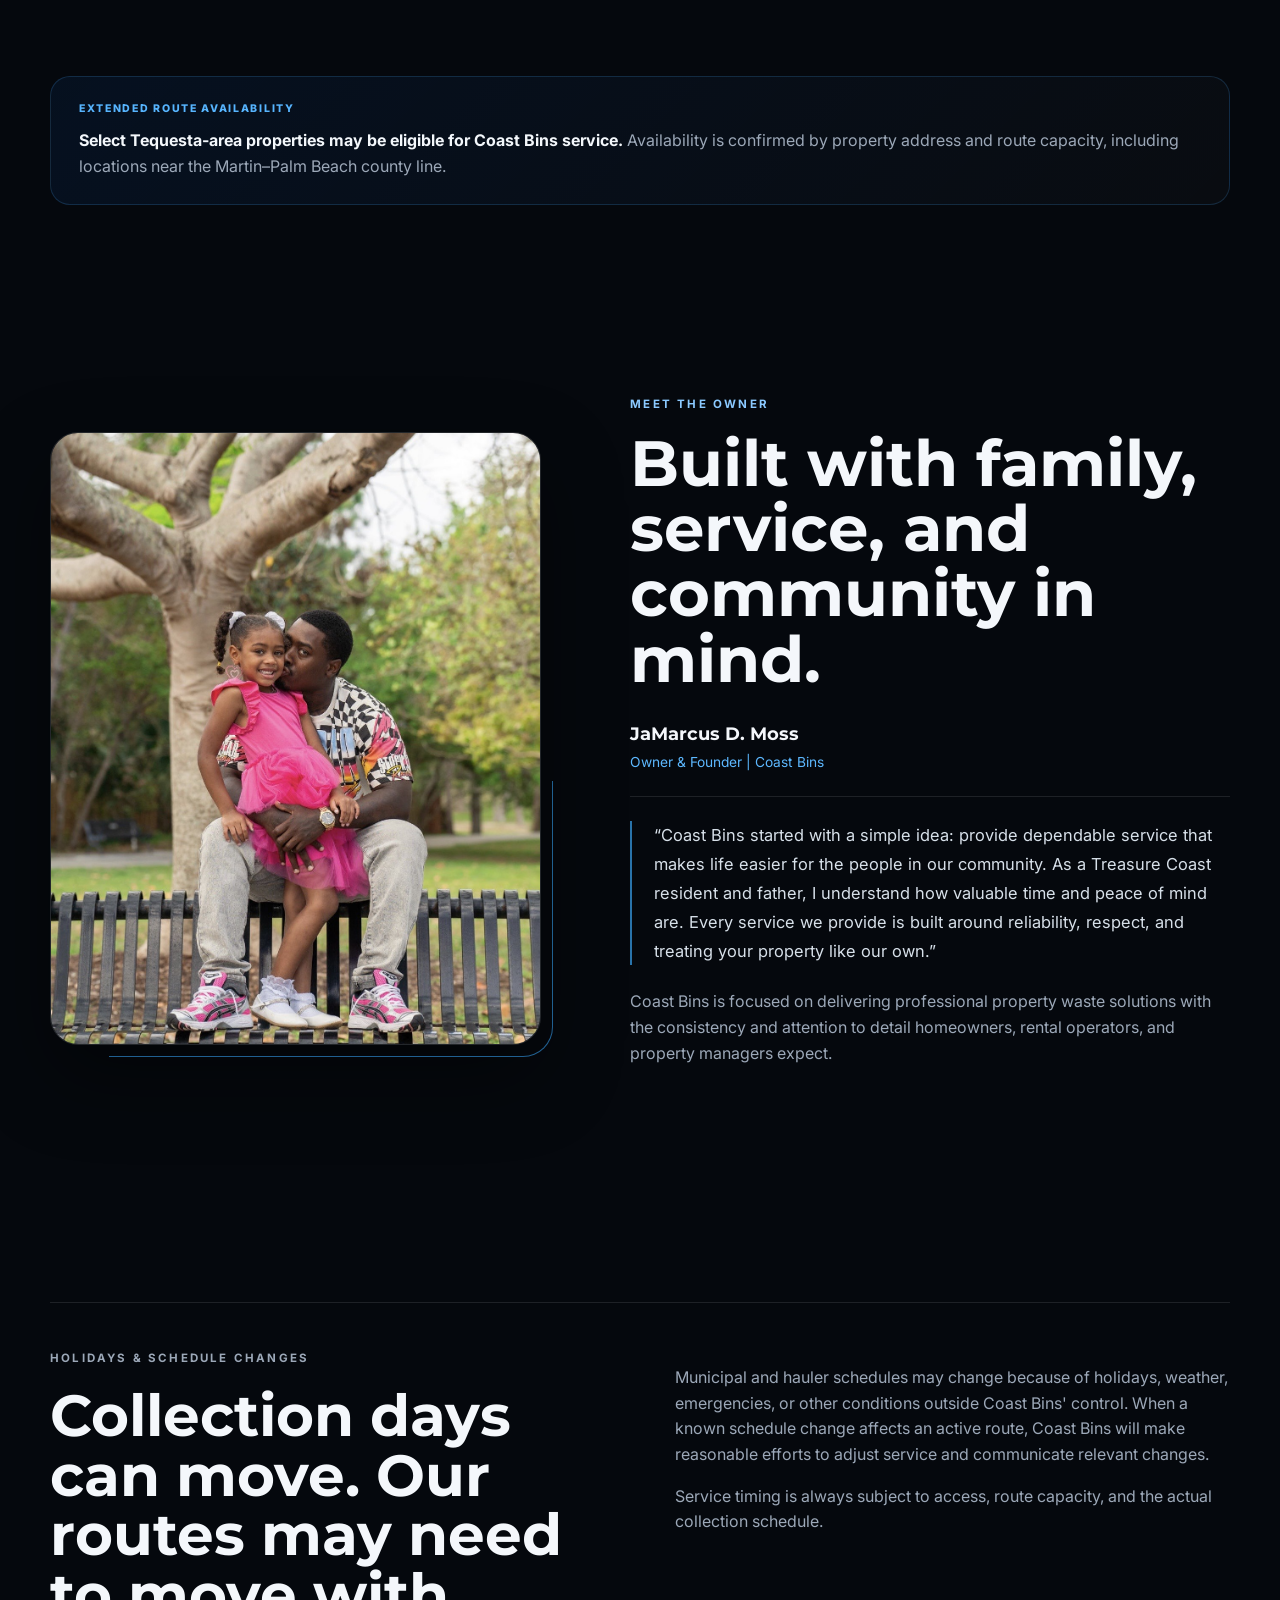
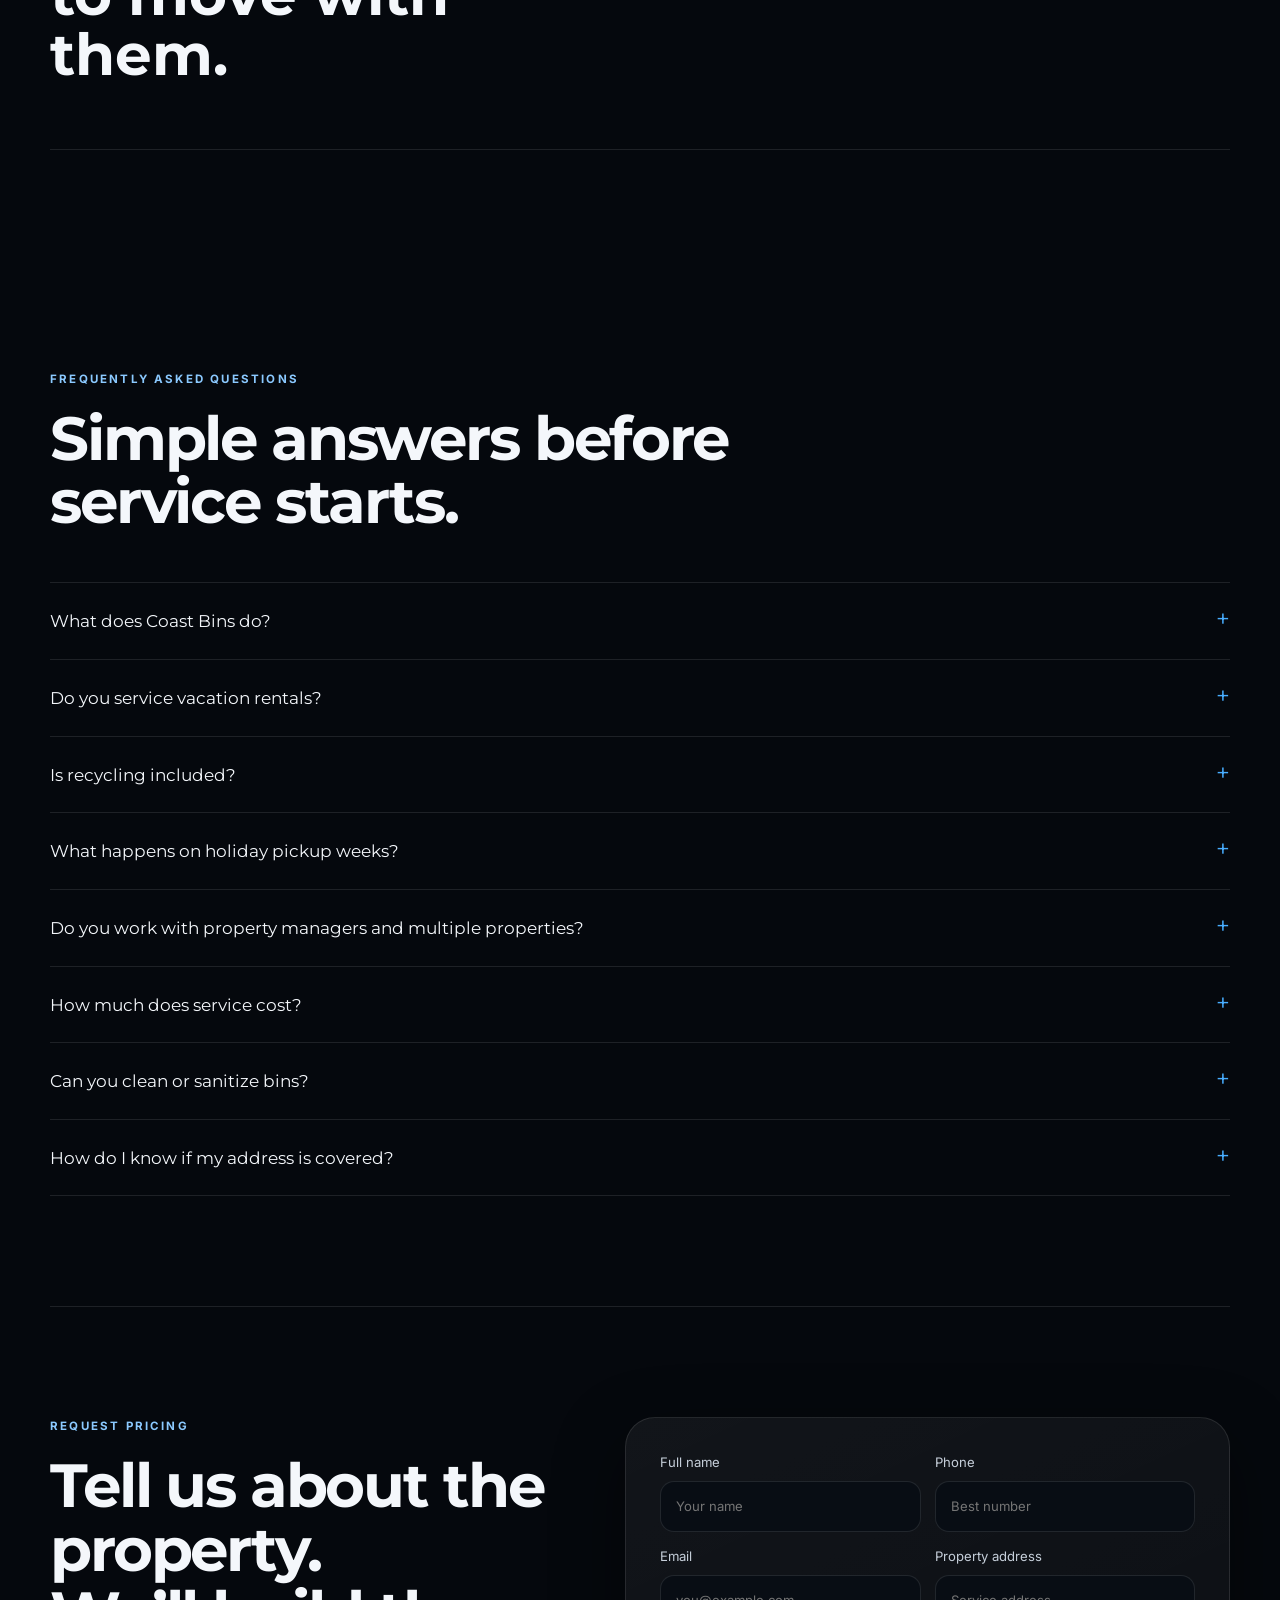
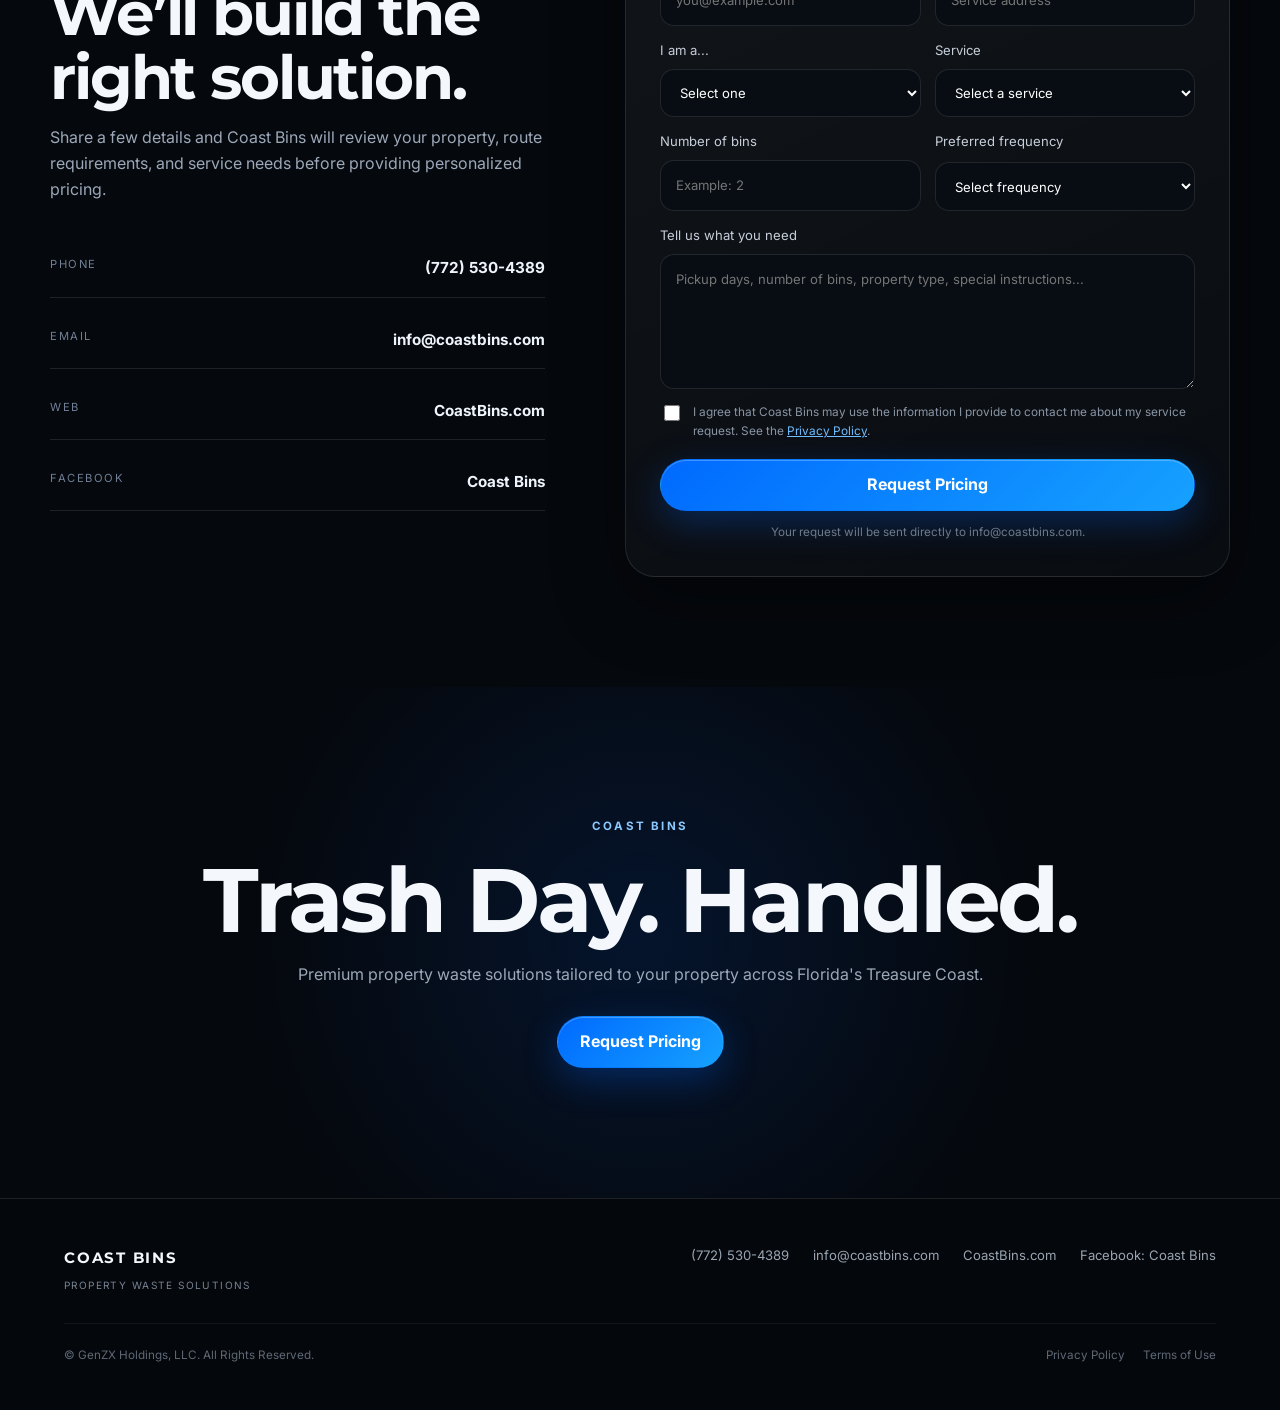
==== commit c97fab97: "Add files via upload" ====
--- a/index.html
+++ b/index.html
@@ -1,6 +1,11 @@
 <!DOCTYPE html>
 <html lang="en">
 <head>
+  <script>
+    if (window.location.protocol === "http:" && window.location.hostname === "coastbins.com") {
+      window.location.replace("https://" + window.location.host + window.location.pathname + window.location.search + window.location.hash);
+    }
+  </script>
   <meta charset="UTF-8" />
   <meta name="viewport" content="width=device-width, initial-scale=1.0" />
   <meta name="theme-color" content="#05080d" />
